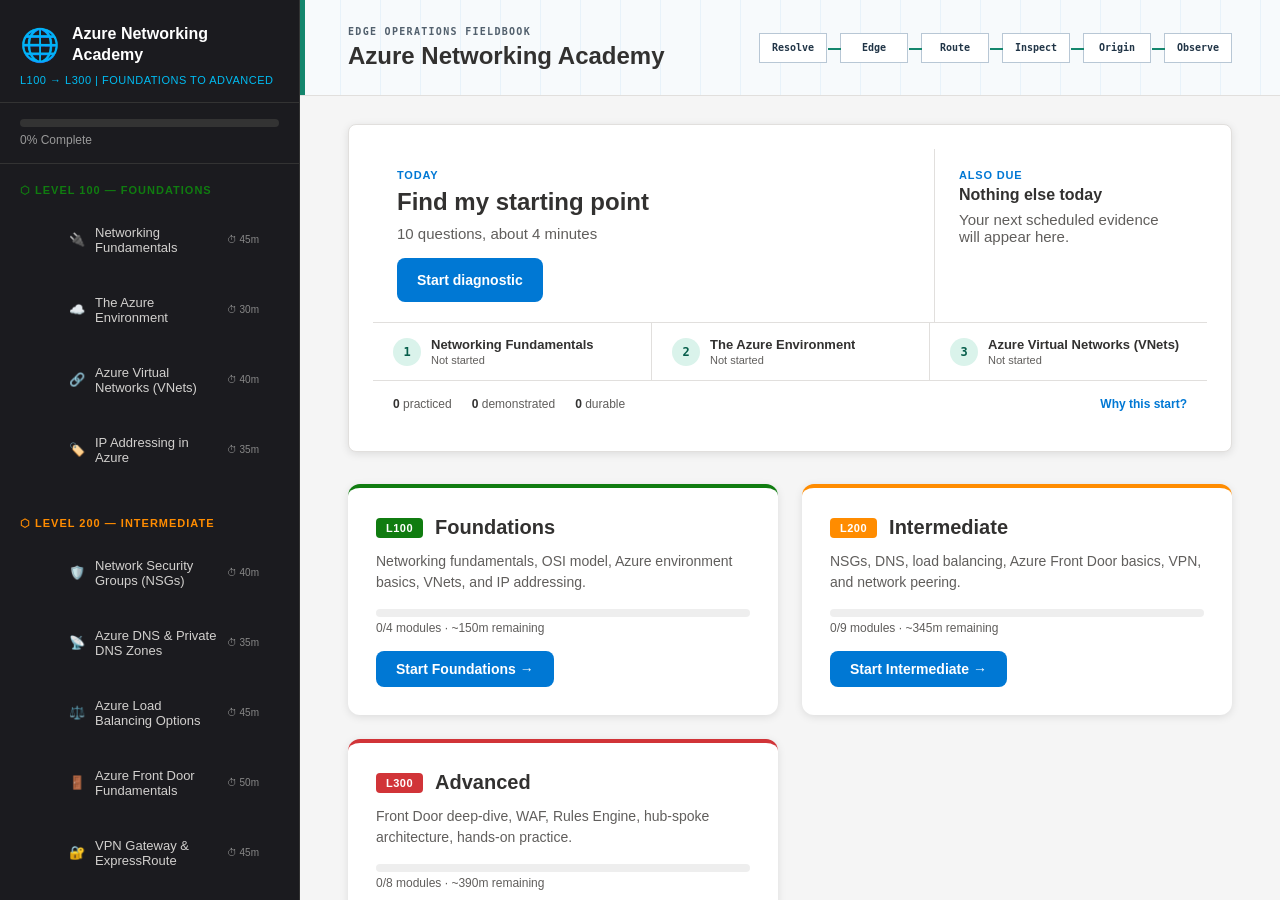
==== index.html @ 9eacd111 "fix: improve mobile curriculum drawer" ====
<!DOCTYPE html>
<html lang="en">
<head>
    <meta charset="UTF-8">
    <meta name="viewport" content="width=device-width, initial-scale=1.0">
    <meta http-equiv="Content-Security-Policy" content="default-src 'self'; script-src 'self'; style-src 'self' 'unsafe-inline'; img-src 'self' data:; font-src 'self'; connect-src 'self'; object-src 'none'; base-uri 'self'; form-action 'self'">
    <meta name="referrer" content="strict-origin-when-cross-origin">
    <meta name="theme-color" content="#0078d4">
    <title>Azure Networking Academy — L100 to L300</title>
    <link rel="manifest" href="manifest.webmanifest">
    <link rel="stylesheet" href="css/styles.css?v=2026-07-ui-redesign-3">
    <link rel="icon" href="icons/app-icon.svg" type="image/svg+xml">
</head>
<body>
    <a href="#content" class="skip-link">Skip to main content</a>
    <button id="mobileNavToggle" class="mobile-nav-toggle" aria-label="Open navigation" aria-controls="sidebar" aria-expanded="false">☰</button>
    <button id="navBackdrop" class="nav-backdrop" type="button" data-app-action="close-mobile-nav" aria-label="Close navigation" hidden></button>
    <div id="app">
        <!-- Sidebar Navigation -->
        <nav id="sidebar" aria-hidden="true" inert>
            <button id="mobileNavClose" class="sidebar-close" type="button" data-app-action="close-mobile-nav" aria-label="Close navigation" title="Close navigation">×</button>
            <div class="sidebar-header">
                <div class="logo">
                    <span class="logo-icon">🌐</span>
                    <h1>Azure Networking<br>Academy</h1>
                </div>
                <p class="tagline">L100 → L300 | Foundations to Advanced</p>
            </div>

            <div class="progress-overview">
                <div class="progress-bar-container">
                    <div class="progress-bar" id="overallProgress"></div>
                </div>
                <span class="progress-text" id="overallProgressText">0% Complete</span>
            </div>

            <div class="nav-section">
                <h3 class="nav-level level-100">⬡ Level 100 — Foundations</h3>
                <ul id="nav-level-100"></ul>
            </div>
            <div class="nav-section">
                <h3 class="nav-level level-200">⬡ Level 200 — Intermediate</h3>
                <ul id="nav-level-200"></ul>
            </div>
            <div class="nav-section">
                <h3 class="nav-level level-300">⬡ Level 300 — Advanced</h3>
                <ul id="nav-level-300"></ul>
            </div>

            <div class="sidebar-footer">
                <button id="openSearch" class="btn-search" title="Search (Ctrl+K)" aria-label="Search modules and topics">🔍 Search (Ctrl+K)</button>
                <button id="resetProgress" class="btn-reset" title="Reset all progress" aria-label="Reset all progress">↺ Reset Progress</button>
                <button id="exportProgress" class="btn-export" title="Export progress" aria-label="Export progress">⬇ Export</button>
                <button id="importProgress" class="btn-import" title="Import progress" aria-label="Import progress">⬆ Import</button>
                <input type="file" id="importFile" accept=".json" style="display:none">
            </div>
        </nav>

        <!-- Main Content Area -->
        <main id="content">
            <!-- Dashboard (shown by default) -->
            <div id="dashboard" class="view active">
                <header class="academy-identity networking-identity">
                    <div><p class="identity-kicker">Edge Operations Fieldbook</p><h1>Azure Networking Academy</h1></div>
                    <ol class="identity-rail packet-path" aria-label="Packet path"><li>Resolve</li><li>Edge</li><li>Route</li><li>Inspect</li><li>Origin</li><li>Observe</li></ol>
                </header>

                <section id="masteryDashboard" class="mastery-dashboard" aria-label="Learning route and mastery progress"></section>

                <div class="level-cards">
                    <div class="level-card level-100-card">
                        <div class="level-card-header">
                            <span class="level-badge l100">L100</span>
                            <h2>Foundations</h2>
                        </div>
                        <p>Networking fundamentals, OSI model, Azure environment basics, VNets, and IP addressing.</p>
                        <div class="level-card-progress">
                            <div class="progress-bar-container"><div class="progress-bar" id="l100Progress"></div></div>
                            <span id="l100ProgressText">0/4 modules</span>
                        </div>
                        <button class="btn-primary" data-app-action="start-level" data-level="100">Start Foundations →</button>
                    </div>

                    <div class="level-card level-200-card">
                        <div class="level-card-header">
                            <span class="level-badge l200">L200</span>
                            <h2>Intermediate</h2>
                        </div>
                        <p>NSGs, DNS, load balancing, Azure Front Door basics, VPN, and network peering.</p>
                        <div class="level-card-progress">
                            <div class="progress-bar-container"><div class="progress-bar" id="l200Progress"></div></div>
                            <span id="l200ProgressText">0/9 modules</span>
                        </div>
                        <button class="btn-primary" data-app-action="start-level" data-level="200">Start Intermediate →</button>
                    </div>

                    <div class="level-card level-300-card">
                        <div class="level-card-header">
                            <span class="level-badge l300">L300</span>
                            <h2>Advanced</h2>
                        </div>
                        <p>Front Door deep-dive, WAF, Rules Engine, hub-spoke architecture, hands-on practice.</p>
                        <div class="level-card-progress">
                            <div class="progress-bar-container"><div class="progress-bar" id="l300Progress"></div></div>
                            <span id="l300ProgressText">0/8 modules</span>
                        </div>
                        <button class="btn-primary" data-app-action="start-level" data-level="300">Start Advanced →</button>
                    </div>
                </div>

                <!-- Progress Tracker -->
                <div id="progressTracker" class="progress-tracker-section">
                    <h2>📋 Module Progress Tracker</h2>
                    <div class="tracker-summary" id="trackerSummary"></div>
                    <div class="tracker-grid" id="trackerGrid"></div>
                </div>
            </div>

            <!-- Module View (shown when a module is selected) -->
            <div id="moduleView" class="view">
                <div class="module-header">
                    <button class="btn-back" data-app-action="show-dashboard">← Back</button>
                    <div class="module-title-area">
                        <span class="module-level-badge" id="moduleLevelBadge"></span>
                        <h1 id="moduleTitle"></h1>
                    </div>
                    <div class="module-progress-indicator">
                        <span id="moduleSectionProgress">Section 1 of 5</span>
                    </div>
                </div>

                <section id="masteryPanel" class="mastery-panel" aria-label="Module outcome and mastery evidence" hidden></section>

                <div id="moduleModeBar" class="module-mode-bar" hidden>
                    <div class="module-mode-switch" role="group" aria-label="Module navigation mode">
                        <button type="button" data-app-action="set-module-mode" data-module-mode="guided" aria-pressed="true">Guided</button>
                        <button type="button" data-app-action="set-module-mode" data-module-mode="browse" aria-pressed="false">Browse</button>
                    </div>
                    <nav class="guided-stepper" aria-label="Guided module steps">
                        <button type="button" data-app-action="switch-tab" data-tab="learn"><span>1</span>Understand</button>
                        <button type="button" data-app-action="switch-tab" data-tab="diagrams"><span>2</span>Visualize</button>
                        <button type="button" data-app-action="switch-tab" data-tab="interactive"><span>3</span>Practice</button>
                        <button type="button" data-app-action="switch-tab" data-tab="quiz"><span>4</span>Check</button>
                        <button type="button" data-app-action="switch-tab" data-tab="lab"><span>5</span>Build</button>
                        <button type="button" data-app-action="open-evidence" data-evidence-target="transfer"><span>6</span>Transfer</button>
                        <button type="button" data-app-action="open-evidence" data-evidence-target="review"><span>7</span>Review</button>
                    </nav>
                </div>

                <div class="module-tabs">
                    <button class="tab active" data-tab="learn" data-app-action="switch-tab">📖 Learn</button>
                    <button class="tab" data-tab="diagrams" data-app-action="switch-tab">📊 Diagrams</button>
                    <button class="tab" data-tab="interactive" data-app-action="switch-tab">🔬 Interactive</button>
                    <button class="tab" data-tab="quiz" data-app-action="switch-tab">✅ Quiz</button>
                    <button class="tab" data-tab="lab" data-app-action="switch-tab">🧪 Lab</button>
                </div>

                <div class="module-workspace">
                    <details id="sectionOutline" class="section-outline" hidden>
                        <summary>In this lesson</summary>
                        <ol id="sectionOutlineList"></ol>
                    </details>
                    <div class="module-content">
                        <div id="tab-learn" class="tab-content active"></div>
                        <div id="tab-diagrams" class="tab-content"></div>
                        <div id="tab-interactive" class="tab-content"></div>
                        <div id="tab-quiz" class="tab-content"></div>
                        <div id="tab-lab" class="tab-content"></div>
                    </div>
                </div>

                <div class="module-navigation">
                    <button class="btn-secondary" id="prevModule" data-app-action="prev-module">← Previous Module</button>
                    <button class="btn-primary" id="completeModule" data-app-action="complete-module">Check my progress</button>
                    <button class="btn-secondary" id="nextModule" data-app-action="next-module">Next Module →</button>
                </div>
            </div>
        </main>
    </div>

    <nav class="bottom-nav" aria-label="Primary navigation">
        <button type="button" class="bottom-nav-item active" data-app-action="navigate-destination" data-destination="today"><span aria-hidden="true">⌂</span><span>Today</span></button>
        <button type="button" class="bottom-nav-item" data-app-action="navigate-destination" data-destination="learn"><span aria-hidden="true">≡</span><span>Learn</span></button>
        <button type="button" class="bottom-nav-item" data-app-action="navigate-destination" data-destination="practice"><span aria-hidden="true">✓</span><span>Practice</span></button>
        <button type="button" class="bottom-nav-item" data-app-action="navigate-destination" data-destination="build"><span aria-hidden="true">◇</span><span>Build</span></button>
        <button type="button" class="bottom-nav-item" data-app-action="navigate-destination" data-destination="more"><span aria-hidden="true">•••</span><span>More</span></button>
    </nav>

    <!-- Toast Notification -->
    <div id="toast" class="toast" role="status" aria-live="polite"></div>

    <!-- Search Palette (Ctrl+K) -->
    <div id="searchPalette" class="search-palette" role="dialog" aria-modal="true" aria-label="Search modules" hidden>
        <div class="search-palette-backdrop" data-app-action="close-search"></div>
        <div class="search-palette-inner">
            <input id="searchInput" type="search" autocomplete="off" placeholder="Search modules, topics, tags…" aria-label="Search">
            <ul id="searchResults" class="search-results" role="listbox"></ul>
            <div class="search-hint">↑↓ to navigate · Enter to open · Esc to close</div>
        </div>
    </div>

    <dialog id="diagnosticDialog" class="diagnostic-dialog" aria-labelledby="diagnosticTitle">
        <div class="diagnostic-dialog-head">
            <div><p class="mastery-eyebrow">Starting point</p><h2 id="diagnosticTitle">Azure networking mastery diagnostic</h2></div>
            <button type="button" class="icon-button" data-mastery-action="close-diagnostic" aria-label="Close diagnostic">×</button>
        </div>
        <p>Answer from memory. The result recommends where to begin; it does not block any module.</p>
        <form id="diagnosticForm" class="diagnostic-form"></form>
        <p id="diagnosticFeedback" role="status" aria-live="polite"></p>
        <div class="diagnostic-actions">
            <button type="button" class="btn-secondary" data-mastery-action="close-diagnostic">Cancel</button>
            <button type="button" class="btn-primary" data-mastery-action="submit-diagnostic">Get recommendation</button>
        </div>
    </dialog>

    <!-- Scripts -->
    <script src="js/progress.js?v=2026-07-ui-redesign-3"></script>
    <script src="js/ui-state.js?v=2026-07-ui-redesign-3"></script>
    <script src="js/today-engine.js?v=2026-07-ui-redesign-3"></script>
    <script src="js/modules-100.js?v=2026-07-ui-redesign-3"></script>
    <script src="js/modules-200.js?v=2026-07-ui-redesign-3"></script>
    <script src="js/modules-300.js?v=2026-07-ui-redesign-3"></script>
    <script src="js/modules-extras.js?v=2026-07-ui-redesign-3"></script>
    <script src="js/mastery-content.js?v=2026-07-ui-redesign-3"></script>
    <script src="js/quiz-engine.js?v=2026-07-ui-redesign-3"></script>
    <script src="js/interactive.js?v=2026-07-ui-redesign-3"></script>
    <script src="js/lab-engine.js?v=2026-07-ui-redesign-3"></script>
    <script src="js/diagrams.js?v=2026-07-ui-redesign-3"></script>
    <script src="js/mastery-engine.js?v=2026-07-ui-redesign-3"></script>
    <script src="js/app.js?v=2026-07-ui-redesign-3"></script>
</body>
</html>
---- css/styles.css ----
/* ============================================
   AZURE NETWORKING ACADEMY — STYLES
   ============================================ */

:root {
    --azure-blue: #0078d4;
    --azure-dark: #004578;
    --azure-light: #deecf9;
    --azure-accent: #00bcf2;
    --l100-color: #107c10;
    --l200-color: #ff8c00;
    --l300-color: #d13438;
    --bg-primary: #f5f5f5;
    --bg-secondary: #ffffff;
    --bg-sidebar: #1b1b1f;
    --text-primary: #323130;
    --text-secondary: #605e5c;
    --text-sidebar: #d2d0ce;
    --border-color: #e1dfdd;
    --success: #107c10;
    --warning: #ff8c00;
    --error: #d13438;
    --code-bg: #1e1e1e;
    --code-text: #d4d4d4;
    --shadow: 0 2px 8px rgba(0,0,0,0.1);
    --shadow-hover: 0 4px 16px rgba(0,0,0,0.15);
    --radius: 8px;
    --radius-lg: 12px;
    --transition: all 0.2s ease;
}

* {
    margin: 0;
    padding: 0;
    box-sizing: border-box;
}

.sr-only {
    position: absolute !important;
    width: 1px !important;
    height: 1px !important;
    padding: 0 !important;
    margin: -1px !important;
    overflow: hidden !important;
    clip: rect(0, 0, 0, 0) !important;
    white-space: nowrap !important;
    border: 0 !important;
}

:where(a, button, input, select, textarea, [tabindex]:not([tabindex="-1"])):focus-visible {
    outline: 3px solid #005a9e;
    outline-offset: 3px;
    box-shadow: 0 0 0 2px #fff;
}

html, body {
    height: 100%;
    font-family: 'Segoe UI', -apple-system, BlinkMacSystemFont, sans-serif;
    font-size: 15px;
    color: var(--text-primary);
    background: var(--bg-primary);
}

/* ============ APP LAYOUT ============ */
#app {
    display: flex;
    height: 100vh;
    overflow: hidden;
}

/* ============ SIDEBAR ============ */
#sidebar {
    width: 300px;
    min-width: 300px;
    background: var(--bg-sidebar);
    color: var(--text-sidebar);
    display: flex;
    flex-direction: column;
    overflow-y: auto;
    border-right: 1px solid #333;
}

.module-link {
    width: 100%; display: flex; align-items: center; gap: 8px; padding: 10px 20px 10px 32px;
    border: 0; background: transparent; color: inherit; font: inherit; text-align: left; cursor: pointer;
}
.module-icon { flex: 0 0 20px; text-align: center; }
.module-title { min-width: 0; flex: 1; overflow-wrap: anywhere; }
.nav-time { margin-left: auto; color: #888; font-size: 10px; white-space: nowrap; }

.sidebar-header {
    padding: 24px 20px 16px;
    border-bottom: 1px solid #333;
}

.logo {
    display: flex;
    align-items: center;
    gap: 12px;
}

.logo-icon {
    font-size: 32px;
}

.logo h1 {
    font-size: 16px;
    font-weight: 600;
    line-height: 1.3;
    color: #fff;
}

.tagline {
    font-size: 11px;
    color: var(--azure-accent);
    margin-top: 8px;
    letter-spacing: 0.5px;
    text-transform: uppercase;
}

.mastery-dashboard, .mastery-panel {
    margin: 28px 48px 0; padding: 24px; background: #fff; border: 1px solid var(--border-color);
    border-radius: var(--radius); box-shadow: var(--shadow);
}
.mastery-dashboard-head, .mastery-panel-head, .diagnostic-dialog-head {
    display: flex; align-items: flex-start; justify-content: space-between; gap: 20px;
}
.mastery-dashboard h2, .mastery-panel h2 { font-size: 19px; line-height: 1.35; }
.mastery-eyebrow { margin-bottom: 5px; color: var(--azure-blue); font-size: 11px; font-weight: 700; text-transform: uppercase; letter-spacing: 0.8px; }
.mastery-summary-grid { display: grid; grid-template-columns: repeat(4, minmax(0, 1fr)); gap: 1px; margin-top: 18px; background: var(--border-color); border: 1px solid var(--border-color); }
.mastery-summary-grid div { display: flex; flex-direction: column; gap: 2px; padding: 14px; background: #fff; }
.mastery-summary-grid strong { font-size: 23px; color: var(--azure-dark); }
.mastery-summary-grid span { font-size: 12px; color: var(--text-secondary); }
.mastery-route-grid { display: grid; grid-template-columns: 1fr 1fr; gap: 16px; margin-top: 16px; }
.mastery-route-card { padding: 17px; background: #fafafa; border-left: 3px solid var(--azure-blue); }
.mastery-route-card h3 { margin-bottom: 7px; font-size: 15px; }
.mastery-route-card p { margin-bottom: 10px; color: var(--text-secondary); line-height: 1.55; }
.review-queue-item { width: 100%; display: flex; justify-content: space-between; gap: 12px; padding: 10px 0; border: 0; border-bottom: 1px solid var(--border-color); background: transparent; color: inherit; cursor: pointer; text-align: left; }
.review-queue-item span:last-child { color: var(--azure-blue); font-weight: 600; white-space: nowrap; }
.mastery-panel { margin-top: 20px; }
.mastery-state { padding: 6px 10px; border: 1px solid var(--border-color); border-radius: 4px; font-size: 12px; font-weight: 700; white-space: nowrap; }
.mastery-state-practiced, .mastery-state-demonstrated, .mastery-state-durable { color: #fff; background: var(--success); border-color: var(--success); }
.mastery-state-learned { color: #7a4c00; background: #fff3cd; border-color: #f0c36d; }
.mastery-prereqs { margin-top: 10px; color: var(--text-secondary); font-size: 13px; }
.mastery-evidence-grid { display: grid; grid-template-columns: repeat(4, minmax(0, 1fr)); gap: 10px; margin-top: 18px; }
.mastery-evidence { display: flex; gap: 9px; min-width: 0; padding: 12px; border: 1px solid var(--border-color); background: #fafafa; }
.mastery-evidence > span { color: #999; font-size: 18px; }
.mastery-evidence.is-complete > span { color: var(--success); }
.mastery-evidence strong, .mastery-evidence small { display: block; }
.mastery-evidence small { margin-top: 3px; color: var(--text-secondary); font-size: 11px; line-height: 1.35; }
.transfer-challenge { margin-top: 18px; border-top: 1px solid var(--border-color); padding-top: 14px; }
.transfer-challenge summary { cursor: pointer; color: var(--azure-dark); font-weight: 700; }
.transfer-challenge > p { margin: 12px 0; line-height: 1.6; }
.transfer-rubric { display: grid; gap: 8px; }
.transfer-rubric label { display: grid; grid-template-columns: 1fr 90px; gap: 12px; align-items: center; padding: 10px; background: #fafafa; border: 1px solid var(--border-color); }
.transfer-rubric small { display: block; margin-top: 3px; color: var(--text-secondary); }
.transfer-rubric select { width: 100%; padding: 7px; }
.transfer-reflection-label { display: block; margin: 14px 0 6px; font-weight: 700; }
#transfer-reflection { width: 100%; resize: vertical; padding: 10px; border: 1px solid var(--border-color); font: inherit; }
.transfer-actions { display: flex; align-items: center; gap: 12px; margin-top: 10px; }
#transfer-feedback { color: var(--text-secondary); font-size: 13px; }
.diagnostic-dialog { width: min(760px, calc(100vw - 32px)); max-height: 88vh; margin: auto; padding: 24px; border: 0; border-radius: var(--radius); box-shadow: 0 22px 70px rgba(0,0,0,0.32); }
.diagnostic-dialog::backdrop { background: rgba(0, 30, 55, 0.68); }
.diagnostic-dialog-head h2 { font-size: 22px; }
.icon-button { width: 38px; height: 38px; border: 0; background: #eee; font-size: 24px; cursor: pointer; }
.diagnostic-form { display: grid; gap: 12px; margin-top: 18px; }
.diagnostic-form fieldset { padding: 14px; border: 1px solid var(--border-color); }
.diagnostic-form legend { padding: 0 5px; font-weight: 700; }
.diagnostic-form label { display: flex; gap: 8px; margin-top: 8px; cursor: pointer; }
.diagnostic-actions { position: sticky; bottom: -24px; display: flex; justify-content: flex-end; gap: 10px; margin: 18px -24px -24px; padding: 14px 24px; background: #fff; border-top: 1px solid var(--border-color); }

.progress-overview {
    padding: 16px 20px;
    border-bottom: 1px solid #333;
}

.progress-bar-container {
    background: #333;
    border-radius: 10px;
    height: 8px;
    overflow: hidden;
}

.progress-bar {
    height: 100%;
    background: linear-gradient(90deg, var(--azure-blue), var(--azure-accent));
    border-radius: 10px;
    transition: width 0.5s ease;
    width: 0%;
}

.progress-text {
    font-size: 12px;
    color: #999;
    margin-top: 6px;
    display: block;
}

.nav-section {
    padding: 12px 0;
}

.nav-level {
    padding: 8px 20px;
    font-size: 11px;
    text-transform: uppercase;
    letter-spacing: 1px;
    font-weight: 600;
}

.nav-level.level-100 { color: var(--l100-color); }
.nav-level.level-200 { color: var(--l200-color); }
.nav-level.level-300 { color: var(--l300-color); }

#sidebar ul {
    list-style: none;
}

#sidebar ul li {
    cursor: pointer;
    padding: 10px 20px 10px 32px;
    font-size: 13px;
    transition: var(--transition);
    display: flex;
    align-items: center;
    gap: 8px;
    border-left: 3px solid transparent;
}

#sidebar ul li:hover {
    background: rgba(255,255,255,0.05);
}

#sidebar ul li.active {
    background: rgba(0,120,212,0.15);
    border-left-color: var(--azure-blue);
    color: #fff;
}

#sidebar ul li.completed::before {
    content: '✓';
    color: var(--success);
    font-weight: bold;
    font-size: 14px;
}

#sidebar ul li.locked {
    opacity: 0.4;
    cursor: not-allowed;
}

#sidebar ul li.locked::before {
    content: '🔒';
    font-size: 12px;
}

.sidebar-footer {
    padding: 16px 20px;
    border-top: 1px solid #333;
    margin-top: auto;
    display: flex;
    gap: 8px;
    flex-wrap: wrap;
}

.btn-reset, .btn-export, .btn-import {
    padding: 6px 12px;
    font-size: 12px;
    border: 1px solid #555;
    background: transparent;
    color: #999;
    border-radius: 4px;
    cursor: pointer;
    transition: var(--transition);
}

.btn-reset:hover { border-color: var(--error); color: var(--error); }
.btn-export:hover, .btn-import:hover { border-color: var(--azure-accent); color: var(--azure-accent); }

/* ============ MAIN CONTENT ============ */
#content {
    flex: 1;
    min-width: 0;
    overflow-y: auto;
    overflow-x: hidden;
    padding: 0;
}

.view {
    display: none;
    min-height: 100%;
}

.view.active {
    display: block;
}

/* ============ DASHBOARD ============ */
.dashboard-hero {
    background: linear-gradient(135deg, var(--azure-dark) 0%, var(--azure-blue) 50%, var(--azure-accent) 100%);
    color: #fff;
    padding: 60px 48px;
}

.dashboard-hero h1 {
    font-size: 32px;
    font-weight: 600;
    margin-bottom: 12px;
}

.dashboard-hero p {
    font-size: 16px;
    opacity: 0.9;
    max-width: 600px;
}

.level-cards {
    display: grid;
    grid-template-columns: repeat(auto-fit, minmax(300px, 1fr));
    gap: 24px;
    padding: 32px 48px;
}

.level-card {
    background: var(--bg-secondary);
    border-radius: var(--radius-lg);
    padding: 28px;
    box-shadow: var(--shadow);
    transition: var(--transition);
    border-top: 4px solid transparent;
}

.level-card:hover {
    box-shadow: var(--shadow-hover);
    transform: translateY(-2px);
}

.level-100-card { border-top-color: var(--l100-color); }
.level-200-card { border-top-color: var(--l200-color); }
.level-300-card { border-top-color: var(--l300-color); }

.level-card-header {
    display: flex;
    align-items: center;
    gap: 12px;
    margin-bottom: 12px;
}

.level-badge {
    padding: 4px 10px;
    border-radius: 4px;
    font-size: 11px;
    font-weight: 700;
    letter-spacing: 0.5px;
    color: #fff;
}

.level-badge.l100 { background: var(--l100-color); }
.level-badge.l200 { background: var(--l200-color); }
.level-badge.l300 { background: var(--l300-color); }

.level-card h2 {
    font-size: 20px;
}

.level-card p {
    color: var(--text-secondary);
    font-size: 14px;
    margin-bottom: 16px;
    line-height: 1.5;
}

.level-card-progress {
    margin-bottom: 16px;
}

.level-card-progress .progress-bar-container {
    background: #eee;
}

.level-card-progress span {
    font-size: 12px;
    color: var(--text-secondary);
    margin-top: 4px;
    display: block;
}

.btn-primary {
    background: var(--azure-blue);
    color: #fff;
    border: none;
    padding: 10px 20px;
    border-radius: var(--radius);
    font-size: 14px;
    font-weight: 600;
    cursor: pointer;
    transition: var(--transition);
}

.btn-primary:hover {
    background: var(--azure-dark);
}

.btn-secondary {
    background: transparent;
    color: var(--azure-blue);
    border: 2px solid var(--azure-blue);
    padding: 8px 18px;
    border-radius: var(--radius);
    font-size: 14px;
    font-weight: 600;
    cursor: pointer;
    transition: var(--transition);
}

.btn-secondary:hover {
    background: var(--azure-light);
}

.dashboard-stats {
    display: grid;
    grid-template-columns: repeat(auto-fit, minmax(180px, 1fr));
    gap: 16px;
    padding: 0 48px 24px;
}

.stat-card {
    background: var(--bg-secondary);
    border-radius: var(--radius);
    padding: 20px;
    text-align: center;
    box-shadow: var(--shadow);
}

.stat-number {
    display: block;
    font-size: 36px;
    font-weight: 700;
    color: var(--azure-blue);
}

.stat-label {
    font-size: 12px;
    color: var(--text-secondary);
    text-transform: uppercase;
    letter-spacing: 0.5px;
}

/* ============ PROGRESS TRACKER ============ */
.progress-tracker-section {
    padding: 0 48px 48px;
}

.progress-tracker-section h2 {
    font-size: 20px;
    margin-bottom: 16px;
    color: var(--text-primary);
}

.tracker-summary {
    display: flex;
    gap: 24px;
    margin-bottom: 20px;
    flex-wrap: wrap;
}

.tracker-summary-item {
    display: flex;
    align-items: center;
    gap: 8px;
    font-size: 13px;
    color: var(--text-secondary);
}

.tracker-summary-item .dot {
    width: 12px;
    height: 12px;
    border-radius: 3px;
    flex-shrink: 0;
}

.tracker-grid {
    display: flex;
    flex-direction: column;
    gap: 6px;
}

.tracker-level-header {
    font-size: 12px;
    font-weight: 700;
    text-transform: uppercase;
    letter-spacing: 1px;
    margin: 12px 0 4px;
    padding-left: 4px;
}

.tracker-level-header.l100 { color: var(--l100-color); }
.tracker-level-header.l200 { color: var(--l200-color); }
.tracker-level-header.l300 { color: var(--l300-color); }

.tracker-row {
    display: flex;
    align-items: center;
    gap: 12px;
    padding: 10px 14px;
    background: var(--bg-secondary);
    border: 1px solid var(--border-color);
    border-radius: var(--radius);
    cursor: pointer;
    transition: var(--transition);
}

.tracker-row:hover {
    border-color: var(--azure-blue);
    box-shadow: var(--shadow);
}

.tracker-row.completed {
    border-color: var(--success);
    background: #f8fff8;
}

.tracker-status {
    width: 24px;
    height: 24px;
    border-radius: 50%;
    display: flex;
    align-items: center;
    justify-content: center;
    font-size: 12px;
    font-weight: 700;
    flex-shrink: 0;
}

.tracker-status.done {
    background: var(--success);
    color: #fff;
}

.tracker-status.pending {
    background: #e8e8e8;
    color: #999;
}

.tracker-info {
    flex: 1;
    min-width: 0;
}

.tracker-info .tracker-title {
    font-size: 14px;
    font-weight: 600;
    color: var(--text-primary);
    white-space: nowrap;
    overflow: hidden;
    text-overflow: ellipsis;
}

.tracker-info .tracker-subtitle {
    font-size: 11px;
    color: var(--text-secondary);
    margin-top: 1px;
}

.tracker-badges {
    display: flex;
    gap: 6px;
    flex-shrink: 0;
    flex-wrap: wrap;
}

.tracker-badge {
    font-size: 10px;
    padding: 2px 8px;
    border-radius: 10px;
    font-weight: 600;
    white-space: nowrap;
}

.tracker-badge.time {
    background: #f0f7ff;
    color: var(--azure-blue);
    border: 1px solid #cce0f5;
}

.tracker-badge.quiz-done {
    background: #e6f9e6;
    color: var(--success);
}

.tracker-badge.lab-done {
    background: #fff4e5;
    color: var(--warning);
}

.tracker-badge.quiz-pending,
.tracker-badge.lab-pending {
    background: #f5f5f5;
    color: #aaa;
}

/* ============ MODULE VIEW ============ */
.module-header {
    display: flex;
    align-items: center;
    gap: 16px;
    padding: 16px 32px;
    background: var(--bg-secondary);
    border-bottom: 1px solid var(--border-color);
    position: sticky;
    top: 0;
    z-index: 100;
}

.btn-back {
    background: none;
    border: none;
    color: var(--azure-blue);
    font-size: 14px;
    cursor: pointer;
    font-weight: 600;
    white-space: nowrap;
}

.module-title-area {
    display: flex;
    align-items: center;
    gap: 10px;
    flex: 1;
}

.module-level-badge {
    padding: 3px 8px;
    border-radius: 4px;
    font-size: 10px;
    font-weight: 700;
    color: #fff;
}

#moduleTitle {
    font-size: 18px;
    font-weight: 600;
}

.module-progress-indicator {
    font-size: 12px;
    color: var(--text-secondary);
    white-space: nowrap;
}

.module-tabs {
    display: flex;
    gap: 0;
    background: var(--bg-secondary);
    border-bottom: 2px solid var(--border-color);
    padding: 0 32px;
}

.tab {
    padding: 12px 20px;
    background: none;
    border: none;
    font-size: 14px;
    cursor: pointer;
    color: var(--text-secondary);
    border-bottom: 2px solid transparent;
    margin-bottom: -2px;
    transition: var(--transition);
    font-weight: 500;
}

.tab:hover {
    color: var(--azure-blue);
}

.tab.active {
    color: var(--azure-blue);
    border-bottom-color: var(--azure-blue);
}

.module-content {
    padding: 32px;
    max-width: 900px;
    min-width: 0;
}

.tab-content {
    display: none;
    min-width: 0;
    max-width: 100%;
}

.tab-content.active {
    display: block;
}

.module-navigation {
    display: flex;
    justify-content: space-between;
    align-items: center;
    padding: 24px 32px;
    border-top: 1px solid var(--border-color);
    background: var(--bg-secondary);
}

/* ============ CONTENT STYLING ============ */
.learn-section {
    margin-bottom: 32px;
    min-width: 0;
    max-width: 100%;
}

.learn-section h2 {
    font-size: 22px;
    margin-bottom: 16px;
    color: var(--azure-dark);
    border-bottom: 2px solid var(--azure-light);
    padding-bottom: 8px;
}

.learn-section h3 {
    font-size: 17px;
    margin: 20px 0 10px;
    color: var(--text-primary);
}

.learn-section p {
    line-height: 1.7;
    margin-bottom: 12px;
    color: var(--text-primary);
}

.learn-section ul, .learn-section ol {
    margin: 12px 0 12px 24px;
    line-height: 1.7;
}

.learn-section li {
    margin-bottom: 6px;
}

.concept-box {
    background: var(--azure-light);
    border-left: 4px solid var(--azure-blue);
    padding: 16px 20px;
    border-radius: 0 var(--radius) var(--radius) 0;
    margin: 16px 0;
}

.concept-box h4 {
    color: var(--azure-dark);
    font-size: 14px;
    margin-bottom: 8px;
}

.concept-box p {
    font-size: 14px;
    margin-bottom: 0;
}

.warning-box {
    background: #fff4e5;
    border-left: 4px solid var(--warning);
    padding: 16px 20px;
    border-radius: 0 var(--radius) var(--radius) 0;
    margin: 16px 0;
}

.warning-box h4 {
    color: #8a6914;
    font-size: 14px;
    margin-bottom: 8px;
}

.tip-box {
    background: #e6f9e6;
    border-left: 4px solid var(--success);
    padding: 16px 20px;
    border-radius: 0 var(--radius) var(--radius) 0;
    margin: 16px 0;
}

.tip-box h4 {
    color: #0a5c0a;
    font-size: 14px;
    margin-bottom: 8px;
}

.code-block {
    background: var(--code-bg);
    color: var(--code-text);
    padding: 16px 20px;
    border-radius: var(--radius);
    font-family: 'Cascadia Code', 'Consolas', monospace;
    font-size: 13px;
    overflow-x: auto;
    margin: 16px 0;
    line-height: 1.6;
    white-space: pre;
    max-width: 100%;
}

.code-inline {
    background: #e8e8e8;
    padding: 2px 6px;
    border-radius: 3px;
    font-family: 'Cascadia Code', 'Consolas', monospace;
    font-size: 13px;
    color: var(--azure-dark);
}

/* Diagram styling */
.diagram-container {
    background: #fff;
    border: 1px solid var(--border-color);
    border-radius: var(--radius);
    padding: 24px;
    margin: 20px 0;
    text-align: center;
    overflow-x: auto;
    max-width: 100%;
}

.diagram-container pre {
    text-align: left;
    display: inline-block;
    font-family: 'Cascadia Code', 'Consolas', 'Courier New', monospace;
    font-size: 12px;
    line-height: 1.5;
    color: #1a1a2e;
    background: linear-gradient(135deg, #f8f9fa 0%, #e8f4fd 100%);
    padding: 20px 24px;
    border-radius: var(--radius);
    border: 1px solid #d0e3f0;
    max-width: 100%;
    overflow-x: auto;
    white-space: pre;
    letter-spacing: 0.3px;
}

.diagram-container svg {
    max-width: 100%;
}

.diagram-label {
    text-align: center;
    font-size: 12px;
    color: var(--text-secondary);
    font-style: italic;
    margin-top: 8px;
}

/* Table styling */
.content-table {
    width: 100%;
    max-width: 100%;
    border-collapse: collapse;
    margin: 16px 0;
    font-size: 14px;
    display: block;
    overflow-x: auto;
    overscroll-behavior-inline: contain;
}

.content-table th {
    background: var(--azure-dark);
    color: #fff;
    padding: 10px 14px;
    text-align: left;
    font-weight: 600;
}

.content-table td {
    padding: 10px 14px;
    border-bottom: 1px solid var(--border-color);
}

.content-table tr:nth-child(even) {
    background: #f9f9f9;
}

.content-table tr:hover {
    background: var(--azure-light);
}

/* ============ QUIZ STYLING ============ */
.quiz-container {
    max-width: 700px;
}

.quiz-header {
    display: flex;
    justify-content: space-between;
    align-items: center;
    margin-bottom: 24px;
}

.quiz-question-counter {
    font-size: 14px;
    color: var(--text-secondary);
}

.quiz-score {
    font-size: 14px;
    font-weight: 600;
    color: var(--azure-blue);
}

.quiz-question {
    background: var(--bg-secondary);
    border: 1px solid var(--border-color);
    border-radius: var(--radius-lg);
    padding: 28px;
    margin-bottom: 20px;
    box-shadow: var(--shadow);
}

.quiz-question h3 {
    font-size: 16px;
    margin-bottom: 20px;
    line-height: 1.5;
}

.quiz-options {
    display: flex;
    flex-direction: column;
    gap: 10px;
}

.quiz-option {
    display: flex;
    align-items: flex-start;
    gap: 12px;
    padding: 12px 16px;
    border: 2px solid var(--border-color);
    border-radius: var(--radius);
    cursor: pointer;
    transition: var(--transition);
    font-size: 14px;
    line-height: 1.4;
}

.quiz-option:hover {
    border-color: var(--azure-blue);
    background: var(--azure-light);
}

.quiz-option.selected {
    border-color: var(--azure-blue);
    background: var(--azure-light);
}

.quiz-option.correct {
    border-color: var(--success);
    background: #e6f9e6;
}

.quiz-option.incorrect {
    border-color: var(--error);
    background: #fde7e9;
}

.quiz-option.correct-answer {
    border-color: var(--success);
    background: #e6f9e6;
}

.quiz-option input[type="radio"] {
    width: 18px;
    height: 18px;
    min-width: 18px;
    flex: 0 0 18px;
    margin-top: 1px;
    accent-color: var(--azure-blue);
}

.quiz-explanation {
    margin-top: 16px;
    padding: 16px;
    background: #f0f7ff;
    border-radius: var(--radius);
    font-size: 14px;
    line-height: 1.5;
    display: none;
    border-left: 3px solid var(--azure-blue);
}

.quiz-explanation.show {
    display: block;
}

.quiz-actions {
    display: flex;
    gap: 12px;
    margin-top: 16px;
}

.quiz-results {
    background: var(--bg-secondary);
    border-radius: var(--radius-lg);
    padding: 32px;
    text-align: center;
    box-shadow: var(--shadow);
}

.quiz-results h2 {
    font-size: 24px;
    margin-bottom: 8px;
}

.quiz-results .score-display {
    font-size: 48px;
    font-weight: 700;
    color: var(--azure-blue);
    margin: 16px 0;
}

.quiz-results .score-display.passed {
    color: var(--success);
}

.quiz-results .score-display.failed {
    color: var(--error);
}

/* ============ INTERACTIVE EXERCISES ============ */
.interactive-exercise {
    background: var(--bg-secondary);
    border: 1px solid var(--border-color);
    border-radius: var(--radius-lg);
    padding: 28px;
    margin-bottom: 24px;
    box-shadow: var(--shadow);
}

.interactive-exercise h3 {
    font-size: 16px;
    margin-bottom: 8px;
    display: flex;
    align-items: center;
    gap: 8px;
}

.interactive-exercise .exercise-description {
    color: var(--text-secondary);
    font-size: 14px;
    margin-bottom: 20px;
    line-height: 1.5;
}

/* Drag and drop */
.drag-drop-area {
    display: flex;
    gap: 24px;
    flex-wrap: wrap;
}

.drag-source {
    flex: 1;
    min-width: 250px;
}

.drag-target {
    flex: 1;
    min-width: 250px;
}

.drag-item {
    padding: 10px 14px;
    background: var(--azure-light);
    border: 1px solid var(--azure-blue);
    border-radius: var(--radius);
    margin-bottom: 8px;
    cursor: grab;
    font-size: 13px;
    transition: var(--transition);
    user-select: none;
}

.drag-instructions {
    margin: -8px 0 16px;
    color: var(--text-secondary);
    font-size: 13px;
    line-height: 1.5;
}

.drag-item-row {
    display: grid;
    grid-template-columns: minmax(0, 1fr) minmax(9rem, auto);
    gap: 8px;
    align-items: start;
    margin-bottom: 8px;
}

.drag-item-row .drag-item {
    min-width: 0;
    margin-bottom: 0;
}

.drag-move-select {
    max-width: 12rem;
    min-height: 38px;
    padding: 7px 28px 7px 8px;
    border: 1px solid var(--border-color);
    border-radius: var(--radius);
    background: var(--bg-secondary);
    color: var(--text-primary);
    font: inherit;
    font-size: 12px;
}

.drag-item:hover {
    background: #c7dff0;
}

.drag-item.dragging {
    opacity: 0.5;
}

.drop-zone {
    min-height: 60px;
    border: 2px dashed var(--border-color);
    border-radius: var(--radius);
    padding: 12px;
    margin-bottom: 8px;
    transition: var(--transition);
}

.drop-zone.drag-over {
    border-color: var(--azure-blue);
    background: var(--azure-light);
}

.drop-zone .label {
    font-size: 12px;
    color: var(--text-secondary);
    margin-bottom: 8px;
}

/* Subnet calculator */
.subnet-calculator {
    display: grid;
    grid-template-columns: 1fr 1fr;
    gap: 16px;
}

.calc-input-group {
    display: flex;
    flex-direction: column;
    gap: 4px;
}

.calc-input-group label {
    font-size: 12px;
    font-weight: 600;
    color: var(--text-secondary);
}

.calc-input-group input, .calc-input-group select {
    padding: 8px 12px;
    border: 1px solid var(--border-color);
    border-radius: var(--radius);
    font-size: 14px;
    font-family: inherit;
}

.calc-result {
    grid-column: 1 / -1;
    background: #f0f7ff;
    padding: 16px;
    border-radius: var(--radius);
    font-family: 'Cascadia Code', monospace;
    font-size: 13px;
    line-height: 1.8;
}

/* Network diagram builder */
.network-builder {
    border: 2px solid var(--border-color);
    border-radius: var(--radius);
    min-height: 400px;
    position: relative;
    background: #fafafa url('data:image/svg+xml,<svg xmlns="http://www.w3.org/2000/svg" width="20" height="20"><rect width="20" height="20" fill="none" stroke="%23eee" stroke-width="0.5"/></svg>') repeat;
}

.network-node {
    position: absolute;
    padding: 10px 16px;
    border-radius: var(--radius);
    font-size: 12px;
    font-weight: 600;
    cursor: move;
    text-align: center;
    min-width: 100px;
    box-shadow: var(--shadow);
    user-select: none;
}

.network-node.vnet { background: var(--azure-light); border: 2px solid var(--azure-blue); }
.network-node.subnet { background: #e6f9e6; border: 2px solid var(--success); }
.network-node.nsg { background: #fde7e9; border: 2px solid var(--error); }
.network-node.vm { background: #fff4e5; border: 2px solid var(--warning); }

/* ============ LAB STYLING ============ */
.lab-container {
    max-width: 700px;
}

.lab-scenario {
    background: linear-gradient(135deg, var(--azure-dark), var(--azure-blue));
    color: #fff;
    padding: 24px;
    border-radius: var(--radius-lg);
    margin-bottom: 24px;
}

.lab-scenario h3 {
    margin-bottom: 12px;
    font-size: 18px;
}

.lab-scenario p {
    opacity: 0.9;
    line-height: 1.6;
}

.lab-step {
    background: var(--bg-secondary);
    border: 1px solid var(--border-color);
    border-radius: var(--radius);
    padding: 20px;
    margin-bottom: 16px;
}

.lab-step h4 {
    display: flex;
    align-items: center;
    gap: 8px;
    margin-bottom: 12px;
}

.lab-step-number {
    background: var(--azure-blue);
    color: #fff;
    width: 28px;
    height: 28px;
    border-radius: 50%;
    display: flex;
    align-items: center;
    justify-content: center;
    font-size: 13px;
    font-weight: 700;
}

.lab-step .step-content {
    margin-bottom: 12px;
    font-size: 14px;
    line-height: 1.6;
}

.lab-input-group {
    display: flex;
    flex-direction: column;
    gap: 8px;
    margin-top: 12px;
}

.lab-input-group label {
    font-size: 13px;
    font-weight: 600;
}

.lab-input-group input,
.lab-input-group select,
.lab-input-group textarea {
    padding: 8px 12px;
    border: 1px solid var(--border-color);
    border-radius: var(--radius);
    font-size: 14px;
    font-family: inherit;
}

.lab-input-group textarea {
    min-height: 80px;
    resize: vertical;
}

.lab-step.completed {
    border-color: var(--success);
    background: #f6fff6;
}

.lab-step.completed::after {
    content: '✓ Completed';
    color: var(--success);
    font-size: 12px;
    font-weight: 600;
    float: right;
}

.lab-validation {
    padding: 12px 16px;
    border-radius: var(--radius);
    font-size: 14px;
    margin-top: 12px;
    display: none;
}

.lab-validation.success {
    display: block;
    background: #e6f9e6;
    color: #0a5c0a;
    border: 1px solid #b7e1b7;
}

.lab-validation.error {
    display: block;
    background: #fde7e9;
    color: #a80000;
    border: 1px solid #f1c1c5;
}

/* ============ ACCORDION ============ */
.accordion {
    margin: 16px 0;
}

.accordion-item {
    border: 1px solid var(--border-color);
    border-radius: var(--radius);
    margin-bottom: 8px;
    overflow: hidden;
}

.accordion-header {
    width: 100%;
    border: 0;
    padding: 14px 18px;
    background: #f9f9f9;
    color: inherit;
    cursor: pointer;
    font-family: inherit;
    font-weight: 600;
    font-size: 14px;
    text-align: left;
    display: flex;
    justify-content: space-between;
    align-items: center;
    transition: var(--transition);
}

.accordion-header:hover {
    background: var(--azure-light);
}

.accordion-header::after {
    content: '▸';
    transition: transform 0.2s;
}

.accordion-item.open .accordion-header::after {
    transform: rotate(90deg);
}

.accordion-body {
    padding: 0;
    max-height: 0;
    overflow: hidden;
    transition: max-height 0.3s ease, padding 0.3s ease;
}

.accordion-item.open .accordion-body {
    padding: 16px 18px;
    max-height: 2000px;
}

/* ============ TOAST ============ */
.toast {
    position: fixed;
    bottom: 24px;
    right: 24px;
    padding: 14px 24px;
    background: var(--azure-dark);
    color: #fff;
    border-radius: var(--radius);
    font-size: 14px;
    box-shadow: var(--shadow-hover);
    transform: translateY(100px);
    opacity: 0;
    transition: all 0.3s ease;
    z-index: 1000;
}

.toast.show {
    transform: translateY(0);
    opacity: 1;
}

.toast.success { background: var(--success); }
.toast.error { background: var(--error); }
.toast.warning { background: var(--warning); }

/* ============ FLASHCARD ============ */
.flashcard-container {
    perspective: 1000px;
    margin: 20px 0;
}

.flashcard {
    width: 100%;
    height: 200px;
    position: relative;
    cursor: pointer;
    display: block;
    padding: 0;
    border: 0;
    background: transparent;
    color: inherit;
    font: inherit;
    transform-style: preserve-3d;
    transition: transform 0.6s ease;
}

.flashcard.flipped {
    transform: rotateY(180deg);
}

.flashcard-front, .flashcard-back {
    position: absolute;
    width: 100%;
    height: 100%;
    backface-visibility: hidden;
    border-radius: var(--radius-lg);
    display: flex;
    align-items: center;
    justify-content: center;
    padding: 24px;
    text-align: center;
    font-size: 16px;
    line-height: 1.5;
}

.flashcard-front {
    background: linear-gradient(135deg, var(--azure-blue), var(--azure-dark));
    color: #fff;
    box-shadow: var(--shadow);
}

.flashcard-back {
    background: var(--bg-secondary);
    border: 2px solid var(--azure-blue);
    transform: rotateY(180deg);
    font-size: 14px;
}

.flashcard-nav {
    display: flex;
    justify-content: center;
    gap: 12px;
    margin-top: 12px;
}

/* ============ RESPONSIVE ============ */
@media (max-width: 900px) {
    #sidebar {
        width: 250px;
        min-width: 250px;
    }
    .level-cards {
        grid-template-columns: 1fr;
        padding: 24px;
    }
    .dashboard-hero {
        padding: 40px 24px;
    }
    .dashboard-stats {
        padding: 0 24px 24px;
    }
    .module-content {
        padding: 20px;
    }
}

@media (max-width: 600px) {
    #app {
        flex-direction: column;
    }
    #sidebar {
        width: 100%;
        min-width: unset;
        max-height: 50vh;
    }
    .module-header { align-items: flex-start; flex-direction: column; gap: 8px; padding: 12px 16px; }
    .module-title-area { width: 100%; }
    .module-progress-indicator { align-self: flex-start; white-space: normal; }
    .module-tabs { width: 100%; padding: 0 8px; overflow-x: auto; overscroll-behavior-inline: contain; }
    .mastery-dashboard, .mastery-panel { margin: 16px 14px 0; padding: 17px; }
    .mastery-dashboard-head, .mastery-panel-head { align-items: stretch; flex-direction: column; }
    .mastery-summary-grid { grid-template-columns: repeat(2, 1fr); }
    .mastery-route-grid, .mastery-evidence-grid { grid-template-columns: 1fr; }
    .transfer-rubric label { grid-template-columns: 1fr; }
}

/* ============ SCROLLBAR ============ */
::-webkit-scrollbar {
    width: 8px;
}

::-webkit-scrollbar-track {
    background: transparent;
}

::-webkit-scrollbar-thumb {
    background: #ccc;
    border-radius: 4px;
}

/* ============ INTERACTIVE VISUAL DIAGRAMS ============ */
.diagrams-wrapper {
    display: flex;
    flex-direction: column;
    gap: 32px;
}

.visual-diagram {
    background: var(--bg-secondary);
    border: 1px solid var(--border-color);
    border-radius: var(--radius-lg);
    overflow: hidden;
    box-shadow: var(--shadow);
    max-width: 100%;
    min-width: 0;
}

.diagram-title-bar {
    display: flex;
    justify-content: space-between;
    align-items: center;
    padding: 16px 20px;
    background: #f9fafb;
    border-bottom: 1px solid var(--border-color);
    flex-wrap: wrap;
    gap: 10px;
}

.diagram-title-bar h3 {
    font-size: 15px;
    color: var(--azure-dark);
    margin: 0;
}

.diagram-controls {
    display: flex;
    gap: 8px;
    flex-wrap: wrap;
}

.diag-btn {
    padding: 6px 14px;
    border-radius: var(--radius);
    font-size: 12px;
    font-weight: 600;
    cursor: pointer;
    transition: var(--transition);
    border: 1px solid;
}

.diag-btn-play {
    background: var(--azure-blue);
    color: #fff;
    border-color: var(--azure-blue);
}
.diag-btn-play:hover {
    background: var(--azure-dark);
    border-color: var(--azure-dark);
}

.diag-btn-step {
    background: #107c10;
    color: #fff;
    border-color: #107c10;
}
.diag-btn-step:hover {
    background: #0a5c0a;
    border-color: #0a5c0a;
}

.diag-btn-reset {
    background: transparent;
    color: var(--text-secondary);
    border-color: var(--border-color);
}
.diag-btn-reset:hover {
    border-color: var(--error);
    color: var(--error);
}

.diagram-description {
    padding: 10px 20px;
    font-size: 13px;
    color: var(--text-secondary);
    background: #f9fafb;
    border-bottom: 1px solid var(--border-color);
    line-height: 1.5;
    margin: 0;
}

.diagram-canvas {
    padding: 24px;
    background: #fff;
    min-height: 280px;
    display: flex;
    align-items: center;
    justify-content: center;
    max-width: 100%;
    min-width: 0;
    overflow-x: auto;
    overscroll-behavior-inline: contain;
}

.diagram-canvas svg {
    width: 100%;
    min-width: 38rem;
    height: auto;
    font-family: 'Segoe UI', -apple-system, BlinkMacSystemFont, sans-serif;
}

/* Icon box hover */
.diagram-svg .icon-box {
    transition: filter 0.2s, stroke-width 0.2s;
}
.diagram-svg g:hover > .icon-box,
.diagram-svg g:hover > rect.icon-box {
    filter: drop-shadow(0 2px 6px rgba(0,0,0,0.12));
    stroke-width: 2;
}

.diagram-step-info {
    display: flex;
    align-items: center;
    gap: 16px;
    padding: 14px 20px;
    background: #f0f7ff;
    border-top: 1px solid var(--border-color);
}

.step-counter {
    background: var(--azure-blue);
    color: #fff;
    padding: 4px 12px;
    border-radius: 20px;
    font-size: 12px;
    font-weight: 600;
    white-space: nowrap;
}

.step-text {
    font-size: 13px;
    color: var(--text-primary);
    line-height: 1.4;
}

.diagram-legend {
    display: flex;
    gap: 16px;
    padding: 10px 20px;
    background: #fafafa;
    border-top: 1px solid var(--border-color);
    flex-wrap: wrap;
}

.legend-item {
    display: flex;
    align-items: center;
    gap: 6px;
    font-size: 12px;
    color: var(--text-secondary);
}

.legend-dot {
    width: 10px;
    height: 10px;
    border-radius: 50%;
    display: inline-block;
}

/* ─── SVG Diagram Animations ─── */
.diagram-svg .step-highlight {
    opacity: 0.15;
    transition: opacity 0.5s ease, transform 0.4s ease;
}

.diagram-svg .step-highlight.active {
    opacity: 1;
}

/* When "Play All" is clicked, show everything with staggered animation */
.diagram-svg.animate-all .step-highlight {
    opacity: 1;
    animation: diag-fade-in 0.6s ease forwards;
}

.diagram-svg.animate-all .step-highlight[data-step="1"] { animation-delay: 0s; }
.diagram-svg.animate-all .step-highlight[data-step="2"] { animation-delay: 0.5s; }
.diagram-svg.animate-all .step-highlight[data-step="3"] { animation-delay: 1s; }
.diagram-svg.animate-all .step-highlight[data-step="4"] { animation-delay: 1.5s; }
.diagram-svg.animate-all .step-highlight[data-step="5"] { animation-delay: 2s; }
.diagram-svg.animate-all .step-highlight[data-step="6"] { animation-delay: 2.5s; }
.diagram-svg.animate-all .step-highlight[data-step="7"] { animation-delay: 3s; }
.diagram-svg.animate-all .step-highlight[data-step="8"] { animation-delay: 3.5s; }
.diagram-svg.animate-all .step-highlight[data-step="9"] { animation-delay: 4s; }

@keyframes diag-fade-in {
    0% { opacity: 0.15; transform: translateY(5px); }
    100% { opacity: 1; transform: translateY(0); }
}

/* Animated line drawing effect */
.anim-line {
    stroke-dasharray: 1000;
    stroke-dashoffset: 1000;
}

.step-highlight.active .anim-line {
    animation: draw-line 0.8s ease forwards;
}

.diagram-svg.animate-all .step-highlight .anim-line {
    animation: draw-line 0.8s ease forwards;
}

@keyframes draw-line {
    to { stroke-dashoffset: 0; }
}

/* Flow arrow pulse */
.flow-arrow.active line,
.flow-arrow.active path {
    animation: draw-line 0.8s ease forwards, line-pulse 2s ease-in-out 0.8s infinite;
}

@keyframes line-pulse {
    0%, 100% { opacity: 1; }
    50% { opacity: 0.5; }
}

/* OSI layer hover effects */
.osi-layer {
    transition: transform 0.2s ease, opacity 0.5s ease;
    transform-origin: center;
}

.osi-layer:hover {
    transform: scale(1.02);
}

.osi-layer:hover .layer-box {
    opacity: 1 !important;
}

/* No content placeholder */
.no-content {
    text-align: center;
    padding: 60px 20px;
    color: var(--text-secondary);
    font-size: 14px;
}

/* ============ LAB v2 STYLING ============ */
.lab-v2 { max-width: 800px; }

.lab-header-card {
    display: flex;
    gap: 20px;
    padding: 28px;
    background: linear-gradient(135deg, var(--azure-dark), var(--azure-blue));
    color: #fff;
    border-radius: var(--radius-lg);
    margin-bottom: 20px;
}
.lab-header-icon { font-size: 48px; flex-shrink: 0; }
.lab-header-info h2 { font-size: 20px; margin-bottom: 8px; }
.lab-header-desc { opacity: 0.9; font-size: 14px; line-height: 1.6; }
.lab-meta { display: flex; gap: 16px; margin-top: 12px; flex-wrap: wrap; }
.lab-meta-item { font-size: 12px; background: rgba(255,255,255,0.15); padding: 3px 10px; border-radius: 20px; }

.lab-prereqs {
    background: #fff4e5; border: 1px solid #ffd88c; border-radius: var(--radius); padding: 16px 20px; margin-bottom: 20px;
}
.lab-prereqs h4 { font-size: 14px; color: #8a6914; margin-bottom: 8px; }
.lab-prereqs ul { margin: 0 0 0 20px; font-size: 13px; color: #705a10; line-height: 1.7; }

.lab-progress-bar {
    position: relative; background: #e8e8e8; border-radius: 20px; height: 28px; margin-bottom: 24px; overflow: hidden;
}
.lab-progress-fill {
    height: 100%; background: linear-gradient(90deg, var(--azure-blue), var(--azure-accent)); border-radius: 20px; transition: width 0.5s ease;
}
.lab-progress-label {
    position: absolute; top: 50%; left: 50%; transform: translate(-50%, -50%); font-size: 12px; font-weight: 600; color: #333;
}

.lab-steps-list { display: flex; flex-direction: column; gap: 4px; }

.lab-step-v2 {
    background: var(--bg-secondary); border: 1px solid var(--border-color); border-radius: var(--radius); overflow: hidden; transition: var(--transition);
}
.lab-step-v2.completed { border-color: var(--success); background: #f8fff8; }
.lab-step-v2.locked { opacity: 0.6; }

.lab-step-header {
    display: flex; align-items: center; gap: 14px; width: 100%; padding: 14px 18px; cursor: pointer; transition: var(--transition);
    border: 0; background: transparent; color: inherit; font: inherit; text-align: left;
}
.lab-step-header:hover { background: rgba(0,120,212,0.04); }
.lab-step-header:disabled { cursor: not-allowed; }

.lab-step-num {
    width: 32px; height: 32px; border-radius: 50%; background: var(--azure-blue); color: #fff;
    display: flex; align-items: center; justify-content: center; font-size: 14px; font-weight: 700; flex-shrink: 0;
}
.lab-step-num.done { background: var(--success); }

.lab-step-title-area { flex: 1; text-align: left; }
.lab-step-title { display: block; font-size: 14px; margin: 0; font-weight: 600; }
.lab-step-subtitle { display: block; font-size: 12px; color: var(--text-secondary); }

.lab-step-chevron {
    font-size: 16px; color: var(--text-secondary); transition: transform 0.2s;
}
.lab-step-chevron.open { transform: rotate(90deg); }

.lab-step-body {
    padding: 0 18px 18px; border-top: 1px solid var(--border-color);
}

.lab-step-explain {
    padding: 14px 0; font-size: 14px; line-height: 1.7; color: var(--text-primary);
}

.lab-method-toggle {
    display: flex; gap: 4px; margin: 12px 0 8px; border-bottom: 2px solid var(--border-color); padding-bottom: 0;
}
.lab-method-btn {
    padding: 8px 16px; border: none; background: transparent; font-size: 13px; font-weight: 600; cursor: pointer;
    color: var(--text-secondary); border-bottom: 2px solid transparent; margin-bottom: -2px; transition: var(--transition);
}
.lab-method-btn.active { color: var(--azure-blue); border-bottom-color: var(--azure-blue); }
.lab-method-btn:hover { color: var(--azure-blue); }

.lab-portal-steps, .lab-cli-steps, .lab-ps-steps {
    padding: 16px 0; font-size: 13px; line-height: 1.8;
}
.lab-portal-steps ol, .lab-cli-steps ol, .lab-ps-steps ol { padding-left: 20px; }
.lab-portal-steps li, .lab-cli-steps li, .lab-ps-steps li { margin-bottom: 10px; }

.lab-portal-steps .lab-code-block,
.lab-cli-steps .lab-code-block,
.lab-ps-steps .lab-code-block,
.lab-cleanup .lab-code-block {
    background: var(--code-bg); color: var(--code-text); padding: 14px 18px; border-radius: var(--radius);
    font-family: 'Cascadia Code', 'Consolas', monospace; font-size: 12px; line-height: 1.7; overflow-x: auto;
    white-space: pre-wrap; margin: 10px 0;
    max-width: 100%; overflow-x: auto; overflow-wrap: anywhere;
}

.lab-portal-steps .portal-nav,
.lab-cli-steps .portal-nav,
.lab-ps-steps .portal-nav {
    background: var(--azure-light); padding: 8px 14px; border-radius: var(--radius); font-size: 12px;
    color: var(--azure-dark); margin: 8px 0; font-weight: 600; display: inline-block;
}

.lab-tip {
    background: #e6f9e6; border-left: 3px solid var(--success); padding: 10px 14px; border-radius: 0 var(--radius) var(--radius) 0;
    font-size: 13px; margin: 12px 0; line-height: 1.5;
}
.lab-warning {
    background: #fff4e5; border-left: 3px solid var(--warning); padding: 10px 14px; border-radius: 0 var(--radius) var(--radius) 0;
    font-size: 13px; margin: 12px 0; line-height: 1.5;
}

.lab-verification-section {
    background: #f0f7ff; border: 1px solid #cce0f5; border-radius: var(--radius); padding: 14px; margin: 14px 0;
}
.lab-verification-section h5 { font-size: 13px; color: var(--azure-dark); margin-bottom: 8px; }
.lab-verify-content { font-size: 13px; line-height: 1.6; }

.lab-confirm-section { margin-top: 14px; }
.lab-confirm-btn { font-size: 14px !important; padding: 10px 24px !important; }

.lab-complete-banner {
    background: var(--success); color: #fff; padding: 24px; border-radius: var(--radius-lg); text-align: center; margin-top: 20px;
}
.lab-complete-banner p { margin-top: 8px; opacity: 0.9; }
.lab-cleanup { margin-top: 16px; text-align: left; }
.lab-cleanup h4 { margin-bottom: 8px; }

.lab-checkbox { display: flex; align-items: center; gap: 8px; padding: 8px 12px; border: 1px solid var(--border-color); border-radius: var(--radius); margin-bottom: 6px; cursor: pointer; font-size: 13px; transition: var(--transition); }
.lab-checkbox:hover { background: var(--azure-light); border-color: var(--azure-blue); }
.lab-checkbox input { accent-color: var(--azure-blue); }

#sidebar::-webkit-scrollbar-thumb {
    background: #555;
}

/* ============ ANIMATIONS ============ */
@keyframes fadeIn {
    from { opacity: 0; transform: translateY(10px); }
    to { opacity: 1; transform: translateY(0); }
}

.fade-in {
    animation: fadeIn 0.3s ease;
}

/* ============ COMPARISON TABLE ============ */
.comparison-grid {
    display: grid;
    grid-template-columns: repeat(auto-fit, minmax(200px, 1fr));
    gap: 16px;
    margin: 16px 0;
}

.comparison-card {
    background: var(--bg-secondary);
    border: 1px solid var(--border-color);
    border-radius: var(--radius);
    padding: 16px;
}

.comparison-card h4 {
    font-size: 14px;
    margin-bottom: 8px;
    color: var(--azure-dark);
}

.comparison-card ul {
    list-style: none;
    margin: 0;
    padding: 0;
}

.comparison-card li {
    font-size: 13px;
    padding: 4px 0;
    border-bottom: 1px solid #f0f0f0;
}

.comparison-card li:last-child {
    border-bottom: none;
}

/* Fillable CLI simulator */
.cli-simulator {
    background: var(--code-bg);
    color: var(--code-text);
    border-radius: var(--radius);
    padding: 16px;
    font-family: 'Cascadia Code', monospace;
    font-size: 13px;
    margin: 16px 0;
}

.cli-line {
    display: flex;
    align-items: center;
    gap: 0;
    margin-bottom: 4px;
}

.cli-prompt {
    color: #6a9955;
    white-space: nowrap;
}

.cli-input {
    background: transparent;
    border: none;
    border-bottom: 1px dashed #555;
    color: #ce9178;
    font-family: inherit;
    font-size: inherit;
    padding: 2px 4px;
    outline: none;
    width: 200px;
}

.cli-input:focus {
    border-bottom-color: var(--azure-accent);
}

.cli-output {
    color: #569cd6;
    padding: 4px 0;
    white-space: pre;
    max-width: 100%;
    overflow-x: auto;
}

.cli-comment {
    color: #6a9955;
    font-style: italic;
}

/* ═══════════════════════════════════════════════
   PHASE 7 ADDITIONS — Accessibility, search, copy
   ═══════════════════════════════════════════════ */

/* Skip link */
.skip-link{position:absolute;top:-40px;left:0;background:var(--azure-blue);color:#fff;padding:8px 14px;z-index:1000;border-radius:0 0 6px 0;text-decoration:none;font-size:13px;}
.skip-link:focus{top:0;outline:2px solid #fff;outline-offset:2px;}

/* Copy button on code blocks */
.code-block,.lab-code-block{position:relative;}
.copy-btn{position:absolute;top:6px;right:6px;background:rgba(255,255,255,0.92);color:#0078D4;border:1px solid #d0d7de;border-radius:4px;padding:3px 10px;font-size:11px;cursor:pointer;font-family:Segoe UI,sans-serif;transition:all 0.15s;}
.copy-btn:hover{background:#0078D4;color:#fff;border-color:#0078D4;}
.copy-btn:focus{outline:2px solid #0078D4;outline-offset:2px;}

/* References list */
.references-section{background:#f8fbfe;border-left:4px solid #0078D4;}
.refs-list{list-style:none;padding:0;margin:8px 0 0;}
.refs-list li{padding:8px 0;border-bottom:1px dashed #e0e8f0;}
.refs-list li:last-child{border-bottom:none;}
.refs-list a{color:#0078D4;font-weight:500;text-decoration:none;}
.refs-list a:hover{text-decoration:underline;}
.ref-domain{color:#888;font-size:11.5px;margin-left:6px;}

/* Quiz type badges */
.quiz-type-badge{display:inline-block;font-size:11px;font-weight:600;padding:2px 8px;border-radius:10px;margin-right:6px;vertical-align:middle;}
.quiz-type-badge.scenario{background:#fff4e5;color:#c45500;border:1px solid #ffb86b;}
.quiz-type-badge.multi{background:#e8f4fd;color:#0058a6;border:1px solid #6cb5ed;}
.quiz-option input[type="checkbox"]{width:18px;height:18px;min-width:18px;flex:0 0 18px;margin-top:1px;accent-color:#0078D4;}

/* Search palette (Ctrl+K) */
.search-palette{position:fixed;inset:0;z-index:2000;display:flex;align-items:flex-start;justify-content:center;padding-top:10vh;}
.search-palette[hidden]{display:none;}
.search-palette-backdrop{position:absolute;inset:0;background:rgba(15,23,42,0.4);backdrop-filter:blur(2px);}
.search-palette-inner{position:relative;width:min(620px,92vw);background:#fff;border-radius:12px;box-shadow:0 20px 60px rgba(0,0,0,0.25);overflow:hidden;}
#searchInput{width:100%;padding:18px 22px;font-size:15px;border:none;border-bottom:1px solid #e0e0e0;outline:none;font-family:Segoe UI,sans-serif;}
.search-results{list-style:none;padding:6px 0;margin:0;max-height:50vh;overflow-y:auto;}
.search-item{display:grid;grid-template-columns:34px 1fr auto;gap:10px;align-items:center;padding:10px 16px;cursor:pointer;}
.search-item.active,.search-item:hover{background:#e8f4fd;}
.search-icon{font-size:20px;text-align:center;}
.search-title{font-weight:500;color:#111;}
.search-sub{font-size:11.5px;color:#777;}
.search-empty{padding:20px;text-align:center;color:#888;}
.search-hint{padding:8px 16px;background:#f6f8fa;border-top:1px solid #e0e0e0;font-size:11px;color:#666;}
.btn-search{background:#f0f4fa;border:1px solid #d0d7de;color:#0058a6;padding:6px 10px;border-radius:4px;font-size:12px;cursor:pointer;width:100%;margin-bottom:6px;font-family:Segoe UI,sans-serif;}
.btn-search:hover{background:#e0ebf6;}

/* Diagram polish */
.diagram-svg .icon-box{transition:filter 0.15s,transform 0.15s;}
.diagram-svg .step-highlight.active rect[class~="icon-box"],
.diagram-svg .step-highlight.active .icon-box{filter:drop-shadow(0 0 8px rgba(0,120,212,0.6));}

/* Mobile hamburger */
.mobile-nav-toggle{display:none;position:fixed;top:10px;left:10px;z-index:1001;background:#fff;color:#0078D4;border:1px solid #d0d7de;font-size:22px;width:42px;height:42px;border-radius:6px;cursor:pointer;box-shadow:0 2px 8px rgba(0,0,0,0.08);}
.sidebar-close{display:none;}
.nav-backdrop,.bottom-nav{display:none;}
.nav-backdrop[hidden]{display:none;}
@media (max-width:768px){
    body.nav-drawer-open{overflow:hidden;}
    .mobile-nav-toggle{display:block;z-index:1200;}
    #sidebar{position:fixed;inset:0 auto 0 0;width:min(calc(100vw - 12px),420px);min-width:0;max-width:calc(100vw - 12px);max-height:none;height:100dvh;transform:translateX(-100%);pointer-events:none;transition:transform 0.2s ease;z-index:1300;box-shadow:3px 0 12px rgba(0,0,0,0.15);}
    #sidebar.mobile-open{transform:translateX(0);pointer-events:auto;}
    .sidebar-close{position:absolute;top:12px;right:12px;z-index:2;width:44px;height:44px;display:grid;place-items:center;border:1px solid #4b4b53;border-radius:6px;background:#28282e;color:#fff;font:400 26px/1 sans-serif;cursor:pointer;}
    .sidebar-header{padding:20px 68px 16px 18px;}
    .progress-overview{padding:14px 18px;}
    .nav-section{padding:10px 0 14px;border-bottom:1px solid #303037;}
    .nav-level{padding:8px 16px;font-size:10px;}
    #sidebar ul li{padding:0;border-left:0;}
    #sidebar .module-link{width:calc(100% - 16px);min-height:48px;margin:2px 8px;padding:8px 12px;display:grid;grid-template-columns:20px minmax(0,1fr);align-items:start;gap:9px;border-radius:6px;font-size:13.5px;line-height:1.35;}
    #sidebar .module-icon{width:20px;margin-top:1px;}
    #sidebar .nav-time{display:none;}
    #sidebar ul li.active{background:transparent;}
    #sidebar ul li.active .module-link{background:var(--azure-blue);color:#fff;}
    .sidebar-footer{padding:14px 18px calc(18px + env(safe-area-inset-bottom));}
    .nav-backdrop{position:fixed;inset:0;display:block;width:100%;height:100%;border:0;background:rgba(10,34,56,0.48);z-index:1250;}
    .bottom-nav{position:fixed;inset:auto 0 0;z-index:1200;display:grid;grid-template-columns:repeat(5,minmax(0,1fr));min-height:64px;padding:4px 4px max(4px,env(safe-area-inset-bottom));background:#fff;border-top:1px solid #d0d7de;box-shadow:0 -8px 24px rgba(0,64,112,0.08);}
    .bottom-nav-item{min-width:0;min-height:52px;display:flex;flex-direction:column;align-items:center;justify-content:center;gap:2px;border:0;border-radius:4px;background:transparent;color:#52606d;font:inherit;font-size:11px;cursor:pointer;}
    .bottom-nav-item>span:first-child{font-size:18px;line-height:1;}
    .bottom-nav-item.active{color:var(--azure-blue);background:#e8f4fd;font-weight:700;}
    .bottom-nav-item:focus-visible{outline:3px solid #00a4ef;outline-offset:-3px;}
    #content{width:100%;margin-left:0 !important;padding:60px 14px calc(80px + env(safe-area-inset-bottom));}
    .level-cards{grid-template-columns:1fr;}
    .module-tabs{overflow-x:auto;flex-wrap:nowrap;}
    .module-navigation{flex-wrap:wrap;gap:8px;}
    .dashboard-hero h1{font-size:24px;}
    .content-table{font-size:12px;}
    .comparison-grid{grid-template-columns:1fr;}
    .interactive-exercise{padding:18px;max-width:100%;min-width:0;}
    .drag-drop-area{display:grid;grid-template-columns:minmax(0,1fr);}
    .drag-source,.drag-target{min-width:0;}
    .drag-item-row{grid-template-columns:minmax(0,1fr);}
    .drag-move-select{width:100%;max-width:none;}
    .diagram-canvas{padding:12px;justify-content:flex-start;}
    .diagram-canvas svg{min-width:56rem;width:56rem;max-width:none;height:auto;}
    .lab-v2{max-width:100%;min-width:0;}
    .lab-method-content,.lab-step-body{min-width:0;max-width:100%;}
}

@media (prefers-reduced-motion: reduce) {
    *, *::before, *::after {
        scroll-behavior: auto !important;
        animation-duration: 0.01ms !important;
        animation-iteration-count: 1 !important;
        transition-duration: 0.01ms !important;
        transition-delay: 0ms !important;
    }

    .diagram-svg .step-highlight {
        opacity: 1 !important;
        transform: none !important;
    }

    .anim-line {
        stroke-dasharray: initial !important;
        stroke-dashoffset: 0 !important;
    }

    .diagram-svg animateMotion {
        display: none;
    }
}

/* ============ WORKFLOW REDESIGN ============ */
.academy-identity { min-height: 96px; padding: 16px 48px; display: grid; grid-template-columns: minmax(250px, 1fr) auto; align-items: center; gap: 28px; background: #fff; border-bottom: 1px solid var(--border-color); }
.academy-identity h1 { font-size: 24px; line-height: 1.1; letter-spacing: 0; }
.identity-kicker { margin-bottom: 5px; color: #52606d; font: 700 10px/1.2 Consolas, monospace; letter-spacing: 1.3px; text-transform: uppercase; }
.networking-identity { background-color: #f7fafc; background-image: linear-gradient(90deg, rgba(0,120,212,0.06) 1px, transparent 1px); background-size: 40px 100%; box-shadow: inset 5px 0 0 #14866d; }
.identity-rail { display: flex; align-items: center; list-style: none; }
.identity-rail li { position: relative; min-width: 68px; padding: 8px 10px; border: 1px solid #b8c7d5; background: #fff; color: #213547; font: 700 10px/1.2 Consolas, monospace; text-align: center; }
.identity-rail li + li { margin-left: 13px; }
.identity-rail li + li::before { content: ''; position: absolute; right: 100%; top: 50%; width: 13px; border-top: 2px solid #14866d; }
.today-dashboard { margin-top: 18px; padding: 0; overflow: hidden; box-shadow: none; }
.today-grid { display: grid; grid-template-columns: minmax(0, 1.55fr) minmax(250px, 0.75fr); }
.today-primary, .today-secondary { padding: 20px 24px; }
.today-primary { border-right: 1px solid var(--border-color); }
.today-primary h2 { max-width: 650px; font-size: 24px; }
.today-primary > p:not(.mastery-eyebrow), .today-secondary > p:not(.mastery-eyebrow) { margin: 7px 0 14px; color: var(--text-secondary); }
.today-primary .btn-primary { min-height: 44px; margin-top: 2px; }
.today-primary .btn-primary span, .today-primary .btn-primary strong { display: inline; }
.today-primary .btn-primary strong { margin-left: 10px; }
.today-secondary h3 { font-size: 16px; }
.today-due-item { width: 100%; min-height: 44px; display: flex; justify-content: space-between; align-items: center; gap: 12px; padding: 9px 0; border: 0; border-bottom: 1px solid var(--border-color); background: transparent; color: inherit; text-align: left; cursor: pointer; }
.today-due-item strong { color: var(--azure-blue); white-space: nowrap; }
.today-path { display: grid; grid-template-columns: repeat(3, minmax(0, 1fr)); list-style: none; border-top: 1px solid var(--border-color); border-bottom: 1px solid var(--border-color); }
.today-path li { min-width: 0; display: flex; align-items: center; gap: 10px; padding: 14px 20px; }
.today-path li + li { border-left: 1px solid var(--border-color); }
.today-path li > span { width: 28px; height: 28px; flex: 0 0 28px; display: grid; place-items: center; border-radius: 50%; background: #daf3eb; color: #075e4b; font: 700 12px Consolas, monospace; }
.today-path strong, .today-path small { display: block; overflow: hidden; text-overflow: ellipsis; white-space: nowrap; }
.today-path strong { font-size: 13px; }
.today-path small { margin-top: 2px; color: var(--text-secondary); font-size: 11px; }
.today-evidence { min-height: 46px; display: flex; align-items: center; gap: 20px; padding: 8px 20px; color: var(--text-secondary); font-size: 12px; }
.today-evidence strong { color: var(--text-primary); }
.today-evidence button { margin-left: auto; border: 0; background: transparent; color: var(--azure-blue); font: inherit; font-weight: 700; cursor: pointer; }

@media (max-width: 768px) {
    .academy-identity { min-height: 72px; height: 72px; margin: 0 -14px; padding: 8px 14px; grid-template-columns: minmax(130px, 0.9fr) minmax(0, 1.1fr); gap: 8px; }
    .academy-identity h1 { font-size: 17px; }
    .identity-kicker { margin-bottom: 3px; font-size: 8px; }
    .identity-rail { min-width: 0; overflow: hidden; }
    .identity-rail li { min-width: 0; flex: 1 1 0; padding: 6px 1px; font-size: 7px; }
    .identity-rail li + li { margin-left: 4px; }
    .identity-rail li + li::before { width: 4px; }
    .today-dashboard { margin: 12px 0 0; padding: 0; }
    .today-grid { grid-template-columns: 1fr; }
    .today-primary, .today-secondary { padding: 15px 16px; }
    .today-primary { border-right: 0; border-bottom: 1px solid var(--border-color); }
    .today-primary h2 { font-size: 20px; }
    .today-secondary { padding-block: 12px; }
    .today-path { grid-template-columns: 1fr; }
    .today-path li { padding: 10px 14px; }
    .today-path li + li { border-left: 0; border-top: 1px solid var(--border-color); }
    .today-evidence { gap: 12px; overflow-x: auto; }
    .today-evidence button { display: none; }
}

/* ============ WORKFLOW PROTOTYPE MODULE ============ */
.module-mode-bar[hidden], .section-outline[hidden] { display: none; }
.module-mode-bar { display: flex; align-items: center; gap: 18px; min-height: 62px; padding: 8px 32px; background: #fff; border-bottom: 1px solid var(--border-color); }
.module-mode-switch { flex: 0 0 auto; display: grid; grid-template-columns: 1fr 1fr; padding: 3px; border: 1px solid #b8c7d5; border-radius: 6px; background: #edf3f8; }
.module-mode-switch button { min-height: 36px; padding: 0 12px; border: 0; border-radius: 4px; background: transparent; color: var(--text-secondary); font: inherit; font-size: 12px; font-weight: 700; cursor: pointer; }
.module-mode-switch button[aria-pressed="true"] { background: #fff; color: var(--azure-dark); box-shadow: 0 1px 3px rgba(0,52,89,0.14); }
.guided-stepper { min-width: 0; display: flex; flex: 1; overflow-x: auto; overscroll-behavior-inline: contain; }
.guided-stepper button { min-width: 88px; min-height: 44px; flex: 1 0 88px; display: flex; align-items: center; justify-content: center; gap: 6px; border: 0; border-bottom: 2px solid transparent; background: transparent; color: var(--text-secondary); font: inherit; font-size: 11px; font-weight: 700; cursor: pointer; }
.guided-stepper button span { width: 20px; height: 20px; display: grid; place-items: center; border: 1px solid #9fb2c3; border-radius: 50%; font: 700 10px Consolas, monospace; }
.guided-stepper button.active { color: var(--azure-blue); border-bottom-color: var(--azure-blue); }
.guided-stepper button.active span { border-color: var(--azure-blue); background: var(--azure-light); }
.workflow-prototype.guided-mode .module-tabs { display: none; }
.workflow-prototype.browse-mode .guided-stepper { display: none; }
.workflow-prototype .module-workspace { display: grid; grid-template-columns: 220px minmax(0, 1fr); align-items: start; }
.section-outline { position: sticky; top: 62px; max-height: calc(100vh - 90px); margin: 20px 0 20px 24px; padding: 0; overflow: auto; background: #fff; border: 1px solid var(--border-color); border-radius: 6px; }
.section-outline summary { min-height: 44px; padding: 12px 14px; cursor: pointer; color: var(--azure-dark); font-size: 13px; font-weight: 700; }
.section-outline ol { padding: 0 8px 10px; list-style: none; }
.section-outline button { width: 100%; padding: 7px 8px; border: 0; border-left: 2px solid transparent; background: transparent; color: var(--text-secondary); font: inherit; font-size: 11px; line-height: 1.35; text-align: left; cursor: pointer; }
.section-outline button:hover, .section-outline button.active { border-left-color: #14866d; background: #eaf7f2; color: #075e4b; }
.workflow-prototype .module-content { max-width: 960px; padding-top: 24px; }
.inline-core-visual { margin: 24px 0 32px; padding: 20px 0; border-top: 1px solid var(--border-color); border-bottom: 1px solid var(--border-color); }
.inline-visual-heading { margin-bottom: 14px; }
.inline-visual-heading h2 { margin-bottom: 6px; border: 0; padding: 0; font-size: 19px; }
.inline-visual-heading > p:last-child { color: var(--text-secondary); }
.inline-diagram-canvas { margin-bottom: 12px; border: 1px solid var(--border-color); background: #fbfcfd; }
.mastery-panel { padding: 14px 18px; }
.mastery-panel-head { align-items: center; }
.mastery-panel-head h2 { font-size: 16px; }
.evidence-disclosure { margin-top: 10px; border-top: 1px solid var(--border-color); }
.evidence-disclosure > summary { min-height: 38px; display: flex; align-items: center; justify-content: space-between; gap: 12px; padding-top: 9px; cursor: pointer; color: var(--azure-dark); }
.evidence-disclosure > summary strong { font-size: 12px; }
.evidence-disclosure-body { padding-bottom: 4px; }
.transfer-challenge h3, .review-evidence h3 { margin-bottom: 8px; font-size: 15px; }
.review-evidence { margin-top: 18px; padding: 14px; border-left: 3px solid #14866d; background: #f1faf7; }
.review-evidence p { color: var(--text-secondary); font-size: 13px; }

@media (max-width: 1023px) {
    .workflow-prototype .module-workspace { display: block; }
    .section-outline { position: static; max-height: none; margin: 8px 14px 0; }
    .section-outline:not([open]) ol { display: none; }
}

@media (max-width: 768px) {
    .workflow-prototype .module-header { display: grid; grid-template-columns: auto minmax(0, 1fr); gap: 1px 10px; padding: 5px 12px; }
    .workflow-prototype .btn-back { grid-row: 1 / span 2; }
    .workflow-prototype .module-title-area { min-width: 0; }
    .workflow-prototype #moduleTitle { overflow: hidden; font-size: 15px; text-overflow: ellipsis; white-space: nowrap; }
    .workflow-prototype .module-progress-indicator { grid-column: 2; font-size: 10px; }
    .workflow-prototype .mastery-panel { margin: 5px 14px 0; padding: 6px 10px; }
    .workflow-prototype .mastery-panel-head { flex-direction: row; align-items: center; gap: 8px; }
    .workflow-prototype .mastery-panel-head .mastery-eyebrow { display: none; }
    .workflow-prototype .mastery-panel-head h2 { display: -webkit-box; overflow: hidden; font-size: 13px; -webkit-box-orient: vertical; -webkit-line-clamp: 2; }
    .workflow-prototype .mastery-state { padding: 4px 7px; font-size: 10px; }
    .workflow-prototype .evidence-disclosure { margin-top: 5px; }
    .workflow-prototype .evidence-disclosure > summary { min-height: 26px; padding-top: 3px; font-size: 11px; }
    .module-mode-bar { min-height: 48px; gap: 8px; padding: 3px 14px; }
    .module-mode-switch button { min-height: 30px; padding-inline: 7px; font-size: 10px; }
    .guided-stepper button { min-width: 68px; min-height: 38px; flex-basis: 68px; font-size: 9px; }
    .guided-stepper button span { width: 18px; height: 18px; font-size: 9px; }
    .workflow-prototype .section-outline summary { min-height: 38px; padding: 8px 12px; }
    .workflow-prototype .module-content { max-width: 100%; padding: 8px 14px 14px; }
    .inline-core-visual { margin-block: 18px 24px; padding-block: 16px; }
    .workflow-prototype .module-navigation { position: sticky; bottom: calc(64px + env(safe-area-inset-bottom)); z-index: 20; height: 60px; display: grid; grid-template-columns: 44px minmax(0, 1fr) 44px; gap: 6px; padding: 7px 14px; flex-wrap: nowrap; }
    .workflow-prototype #prevModule, .workflow-prototype #nextModule { width: 44px; min-width: 44px; height: 44px; padding: 0; overflow: hidden; font-size: 0; }
    .workflow-prototype #prevModule::before { content: '←'; font-size: 20px; }
    .workflow-prototype #nextModule::before { content: '→'; font-size: 20px; }
    .workflow-prototype #completeModule { min-width: 0; height: 44px; padding: 0 8px; overflow: hidden; font-size: 11px; text-overflow: ellipsis; white-space: nowrap; }
}
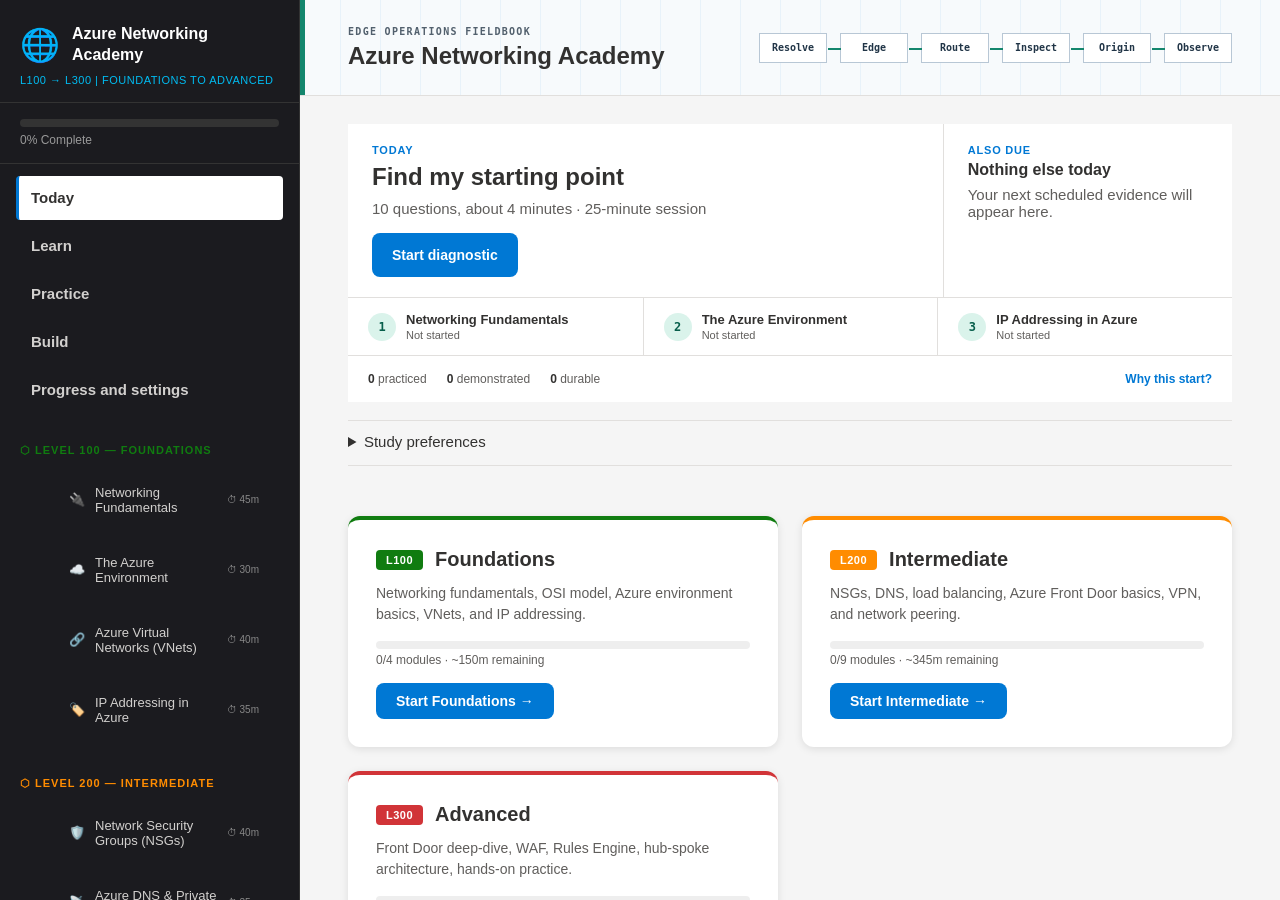
==== commit 09b3f09b: "feat: complete guided learning and progress recovery" ====
--- a/index.html
+++ b/index.html
@@ -8,7 +8,8 @@
     <meta name="theme-color" content="#0078d4">
     <title>Azure Networking Academy — L100 to L300</title>
     <link rel="manifest" href="manifest.webmanifest">
-    <link rel="stylesheet" href="css/styles.css?v=2026-07-ui-redesign-3">
+    <link rel="stylesheet" href="css/styles.css?v=2026-09-learning-1">
+    <link rel="stylesheet" href="css/learning.css?v=2026-09-learning-1">
     <link rel="icon" href="icons/app-icon.svg" type="image/svg+xml">
 </head>
 <body>
@@ -34,6 +35,14 @@
                 <span class="progress-text" id="overallProgressText">0% Complete</span>
             </div>
 
+            <div class="workspace-nav" aria-label="Learning destinations">
+                <a href="#today" data-destination="today">Today</a>
+                <a href="#learn" data-destination="learn">Learn</a>
+                <a href="#practice" data-destination="practice">Practice</a>
+                <a href="#build" data-destination="build">Build</a>
+                <a href="#more" data-destination="more">Progress and settings</a>
+            </div>
+
             <div class="nav-section">
                 <h3 class="nav-level level-100">⬡ Level 100 — Foundations</h3>
                 <ul id="nav-level-100"></ul>
@@ -58,6 +67,8 @@
 
         <!-- Main Content Area -->
         <main id="content">
+            <section id="storageNotice" class="storage-notice" role="alert" hidden></section>
+            <div id="destinationView" class="view learning-surface"></div>
             <!-- Dashboard (shown by default) -->
             <div id="dashboard" class="view active">
                 <header class="academy-identity networking-identity">
@@ -66,6 +77,7 @@
                 </header>
 
                 <section id="masteryDashboard" class="mastery-dashboard" aria-label="Learning route and mastery progress"></section>
+                <details class="study-preferences"><summary>Study preferences</summary><section id="learningPreferences"></section></details>
 
                 <div class="level-cards">
                     <div class="level-card level-100-card">
@@ -214,19 +226,21 @@
     </dialog>
 
     <!-- Scripts -->
-    <script src="js/progress.js?v=2026-07-ui-redesign-3"></script>
-    <script src="js/ui-state.js?v=2026-07-ui-redesign-3"></script>
-    <script src="js/today-engine.js?v=2026-07-ui-redesign-3"></script>
-    <script src="js/modules-100.js?v=2026-07-ui-redesign-3"></script>
-    <script src="js/modules-200.js?v=2026-07-ui-redesign-3"></script>
-    <script src="js/modules-300.js?v=2026-07-ui-redesign-3"></script>
-    <script src="js/modules-extras.js?v=2026-07-ui-redesign-3"></script>
-    <script src="js/mastery-content.js?v=2026-07-ui-redesign-3"></script>
-    <script src="js/quiz-engine.js?v=2026-07-ui-redesign-3"></script>
-    <script src="js/interactive.js?v=2026-07-ui-redesign-3"></script>
-    <script src="js/lab-engine.js?v=2026-07-ui-redesign-3"></script>
-    <script src="js/diagrams.js?v=2026-07-ui-redesign-3"></script>
-    <script src="js/mastery-engine.js?v=2026-07-ui-redesign-3"></script>
-    <script src="js/app.js?v=2026-07-ui-redesign-3"></script>
+    <script src="js/progress.js?v=2026-09-learning-1"></script>
+    <script src="js/ui-state.js?v=2026-09-learning-1"></script>
+    <script src="js/today-engine.js?v=2026-09-learning-1"></script>
+    <script src="js/modules-100.js?v=2026-09-learning-1"></script>
+    <script src="js/modules-200.js?v=2026-09-learning-1"></script>
+    <script src="js/modules-300.js?v=2026-09-learning-1"></script>
+    <script src="js/modules-extras.js?v=2026-09-learning-1"></script>
+    <script src="js/mastery-content.js?v=2026-09-learning-1"></script>
+    <script src="js/learning-content.js?v=2026-09-learning-1"></script>
+    <script src="js/quiz-engine.js?v=2026-09-learning-1"></script>
+    <script src="js/interactive.js?v=2026-09-learning-1"></script>
+    <script src="js/lab-engine.js?v=2026-09-learning-1"></script>
+    <script src="js/diagrams.js?v=2026-09-learning-1"></script>
+    <script src="js/mastery-engine.js?v=2026-09-learning-1"></script>
+    <script src="js/learning-engine.js?v=2026-09-learning-1"></script>
+    <script src="js/app.js?v=2026-09-learning-1"></script>
 </body>
 </html>
--- a/css/learning.css
+++ b/css/learning.css
@@ -0,0 +1,524 @@
+:root {
+    --learning-accent: var(--azure-blue);
+}
+
+#masteryDashboard {
+    min-width: 0;
+    padding: 0;
+    border: 0;
+    border-radius: 0;
+    box-shadow: none;
+}
+
+.today-path li > div {
+    min-width: 0;
+}
+
+.today-evidence {
+    flex-wrap: wrap;
+    overflow: visible;
+}
+
+.study-preferences {
+    margin: 18px 48px;
+    border-block: 1px solid var(--border-color);
+}
+
+.study-preferences > summary {
+    min-height: 44px;
+    padding-block: 12px;
+    cursor: pointer;
+}
+
+.study-preferences #learningPreferences {
+    margin: 0 0 12px;
+}
+
+@media (max-width: 768px) {
+    #content { padding-inline: 0; }
+    .academy-identity { margin-inline: 0; }
+    .study-preferences { margin-inline: 14px; }
+    .workflow-prototype .module-navigation { bottom: 0; }
+    .today-evidence { padding-inline: 14px; gap: 8px 12px; }
+    .today-primary, .today-secondary { min-width: 0; }
+    .today-primary .btn-primary { max-width: 100%; white-space: normal; overflow-wrap: anywhere; }
+}
+
+#destinationView {
+    min-width: 0;
+    padding: 28px 48px 48px;
+}
+
+#learningPreferences {
+    min-width: 0;
+    margin: 18px 48px 0;
+}
+
+.learning-surface,
+.storage-notice {
+    min-width: 0;
+    max-width: 100%;
+    color: var(--text-primary);
+    font: inherit;
+    letter-spacing: 0;
+    overflow-wrap: anywhere;
+}
+
+.learning-surface *,
+.storage-notice *,
+.workspace-nav * {
+    min-width: 0;
+    box-sizing: border-box;
+    letter-spacing: 0;
+}
+
+.learning-surface h1 {
+    margin: 0 0 24px;
+    font-size: 28px;
+    line-height: 1.25;
+}
+
+.learning-surface h2,
+#tab-learn #moduleCoaching h2,
+#tab-lab #localPractice h2 {
+    margin: 0 0 14px;
+    padding: 0;
+    border: 0;
+    color: var(--text-primary);
+    font-size: 20px;
+    line-height: 1.35;
+    text-transform: none;
+}
+
+.learning-surface h3,
+#tab-learn #moduleCoaching h3,
+#tab-lab #localPractice h3 {
+    margin: 18px 0 8px;
+    color: var(--text-primary);
+    font-size: 16px;
+    line-height: 1.4;
+}
+
+.learning-surface p,
+.learning-surface legend,
+.learning-surface dd,
+.learning-surface li {
+    max-width: 75ch;
+    line-height: 1.65;
+}
+
+.learning-surface p {
+    margin: 0 0 12px;
+}
+
+.learning-surface ul,
+.learning-surface ol {
+    margin: 12px 0 18px;
+    padding-left: 24px;
+}
+
+.learning-surface li + li {
+    margin-top: 8px;
+}
+
+.learning-group,
+.learning-surface .learning-block,
+.learning-surface .learn-section {
+    margin: 24px 0;
+    padding: 0;
+    border: 0;
+    border-radius: 0;
+    background: transparent;
+    box-shadow: none;
+}
+
+.learning-group + .learning-group,
+.learning-surface .learning-block {
+    padding-top: 24px;
+    border-top: 1px solid var(--border-color);
+}
+
+#moduleCoaching,
+#localPractice {
+    max-width: 75ch;
+    margin: 0 0 28px;
+    padding: 0 0 24px;
+    border: 0;
+    border-bottom: 1px solid var(--border-color);
+    border-radius: 0;
+    background: transparent;
+    box-shadow: none;
+}
+
+.learning-surface .learning-list {
+    max-width: 100%;
+    margin: 0;
+    padding: 0;
+    list-style: none;
+}
+
+.learning-surface .learning-row {
+    display: grid;
+    grid-template-columns: minmax(0, 1fr) minmax(144px, 200px);
+    align-items: start;
+    gap: 16px;
+    max-width: 100%;
+    margin: 0;
+    padding: 18px 0;
+    border-bottom: 1px solid var(--border-color);
+}
+
+.learning-row .learning-row-body h3 {
+    margin: 0 0 6px;
+}
+
+.learning-row-actions {
+    display: flex;
+    justify-content: flex-end;
+}
+
+.learning-surface .learning-meta {
+    display: flex;
+    flex-wrap: wrap;
+    gap: 4px 16px;
+    color: var(--text-secondary);
+    font-size: 13px;
+}
+
+.learning-surface .learning-empty {
+    padding: 12px 0;
+    color: var(--text-secondary);
+}
+
+.learning-filters,
+.learning-preference-fields {
+    display: grid;
+    grid-template-columns: minmax(200px, 2fr) repeat(2, minmax(132px, 1fr));
+    gap: 16px;
+    align-items: end;
+}
+
+.learning-preference-fields {
+    grid-template-columns: minmax(0, 2fr) minmax(132px, 1fr);
+    max-width: 75ch;
+}
+
+.learning-preferences h2 {
+    font-size: 16px;
+}
+
+.learning-field {
+    display: grid;
+    gap: 6px;
+}
+
+.learning-field label,
+.learning-local-practice > label {
+    font-weight: 600;
+}
+
+.learning-surface input[type="search"],
+.learning-surface select,
+.learning-surface textarea {
+    width: 100%;
+    min-height: 44px;
+    max-width: 100%;
+    padding: 10px 12px;
+    border: 1px solid var(--border-color);
+    border-radius: 4px;
+    background: var(--bg-secondary);
+    color: var(--text-primary);
+    font: inherit;
+}
+
+.learning-surface textarea {
+    display: block;
+    min-height: 192px;
+    margin: 10px 0 14px;
+    line-height: 1.65;
+    resize: vertical;
+}
+
+.learning-surface fieldset {
+    min-width: 0;
+    margin: 0 0 16px;
+    padding: 0;
+    border: 0;
+}
+
+.learning-surface legend {
+    width: 100%;
+    margin-bottom: 12px;
+    font-weight: 600;
+}
+
+.learning-choice {
+    display: flex;
+    align-items: flex-start;
+    gap: 12px;
+    min-height: 44px;
+    padding: 10px 4px;
+    cursor: pointer;
+    line-height: 1.5;
+}
+
+.learning-choice input {
+    flex: 0 0 20px;
+    width: 20px;
+    height: 20px;
+    margin-top: 2px;
+    accent-color: var(--learning-accent);
+}
+
+.learning-path-filter {
+    grid-column: 1 / -1;
+}
+
+.learning-actions {
+    display: flex;
+    flex-wrap: wrap;
+    gap: 10px;
+    align-items: center;
+}
+
+.learning-filters .learning-actions {
+    grid-column: 1 / -1;
+}
+
+.learning-action {
+    display: inline-flex;
+    align-items: center;
+    justify-content: center;
+    min-width: 44px;
+    min-height: 44px;
+    max-width: 100%;
+    padding: 10px 14px;
+    border: 1px solid var(--learning-accent);
+    border-radius: 4px;
+    background: var(--bg-secondary);
+    color: var(--learning-accent);
+    font: inherit;
+    font-weight: 600;
+    line-height: 1.35;
+    text-align: center;
+    text-decoration: none;
+    white-space: normal;
+    cursor: pointer;
+}
+
+.learning-action:hover {
+    background: var(--bg-primary);
+    text-decoration: underline;
+}
+
+.learning-surface :is(a, button, input, select, textarea, summary, [tabindex]):focus-visible,
+.storage-notice .learning-action:focus-visible {
+    outline: 3px solid var(--learning-accent);
+    outline-offset: 3px;
+    box-shadow: none;
+}
+
+.learning-surface [aria-invalid="true"] {
+    outline: 2px solid var(--error);
+    outline-offset: 2px;
+}
+
+.learning-feedback {
+    min-height: 24px;
+    margin-top: 10px;
+    color: var(--text-primary);
+}
+
+.learning-feedback[data-state="success"] {
+    border-left: 3px solid var(--success);
+    padding-left: 10px;
+}
+
+.learning-feedback[data-state="error"] {
+    border-left: 3px solid var(--error);
+    padding-left: 10px;
+}
+
+.learning-disclosure {
+    margin: 16px 0;
+    border-top: 1px solid var(--border-color);
+}
+
+.learning-disclosure > summary {
+    min-height: 44px;
+    padding: 12px 4px;
+    color: var(--learning-accent);
+    font-weight: 600;
+    cursor: pointer;
+}
+
+.learning-metadata {
+    display: grid;
+    grid-template-columns: minmax(110px, 1fr) minmax(0, 4fr);
+    gap: 10px 16px;
+    margin: 18px 0;
+}
+
+.learning-metadata dt {
+    font-weight: 600;
+    line-height: 1.65;
+}
+
+.learning-metadata dd {
+    margin: 0;
+}
+
+.learning-scores {
+    display: flex;
+    flex-wrap: wrap;
+    gap: 16px 28px;
+    margin: 16px 0;
+}
+
+.learning-scores dt {
+    color: var(--text-secondary);
+    font-size: 13px;
+}
+
+.learning-scores dd {
+    font-size: 18px;
+    font-weight: 600;
+    font-variant-numeric: tabular-nums;
+}
+
+.learning-surface .learning-history .learning-row {
+    grid-template-columns: minmax(0, 1fr);
+}
+
+.learning-recorded-text {
+    white-space: pre-wrap;
+}
+
+#storageNotice.storage-notice {
+    position: static;
+    width: 100%;
+    margin: 0;
+    padding: 16px 24px;
+    border: 0;
+    border-left: 4px solid var(--error);
+    border-bottom: 1px solid var(--border-color);
+    border-radius: 0;
+    background: var(--bg-secondary);
+    box-shadow: none;
+}
+
+#storageNotice[hidden] {
+    display: none;
+}
+
+.storage-notice h2 {
+    margin: 0 0 8px;
+    font-size: 16px;
+    line-height: 1.4;
+}
+
+.storage-notice p {
+    max-width: 75ch;
+    margin: 0 0 12px;
+    line-height: 1.5;
+}
+
+#sidebar .workspace-nav {
+    display: grid;
+    gap: 4px;
+    padding: 12px 16px;
+    color: var(--text-sidebar);
+    letter-spacing: 0;
+}
+
+#sidebar .workspace-nav a {
+    display: flex;
+    align-items: center;
+    min-height: 44px;
+    padding: 10px 12px;
+    border-left: 3px solid transparent;
+    border-radius: 4px;
+    color: var(--text-sidebar);
+    font: inherit;
+    font-weight: 600;
+    text-decoration: none;
+    overflow-wrap: anywhere;
+}
+
+#sidebar .workspace-nav a:hover {
+    text-decoration: underline;
+    color: var(--bg-secondary);
+}
+
+#sidebar .workspace-nav a.active,
+#sidebar .workspace-nav a[aria-current="page"] {
+    border-left-color: var(--learning-accent);
+    background: var(--bg-secondary);
+    color: var(--text-primary);
+}
+
+#sidebar .workspace-nav a:focus-visible {
+    outline: 2px solid var(--text-sidebar);
+    outline-offset: 2px;
+    box-shadow: none;
+}
+
+@media (max-width: 1000px) {
+    .learning-filters {
+        grid-template-columns: repeat(2, minmax(0, 1fr));
+    }
+
+    .learning-query {
+        grid-column: 1 / -1;
+    }
+}
+
+@media (max-width: 768px) {
+    #destinationView {
+        padding: 20px 14px 28px;
+    }
+
+    #learningPreferences {
+        margin: 16px 14px 0;
+    }
+
+    #storageNotice.storage-notice {
+        padding: 14px;
+    }
+
+    .learning-surface h1 {
+        font-size: 24px;
+    }
+
+    .learning-surface .learning-row {
+        grid-template-columns: minmax(0, 1fr);
+        gap: 10px;
+    }
+
+    .learning-row-actions {
+        justify-content: flex-start;
+    }
+
+    .learning-preference-fields,
+    .learning-metadata {
+        grid-template-columns: minmax(0, 1fr);
+    }
+
+    .learning-metadata {
+        gap: 4px;
+    }
+
+    .learning-metadata dd {
+        margin-bottom: 12px;
+    }
+}
+
+@media (max-width: 420px) {
+    .learning-filters {
+        grid-template-columns: minmax(0, 1fr);
+    }
+
+    .learning-actions > .learning-action {
+        flex: 1 1 160px;
+    }
+}
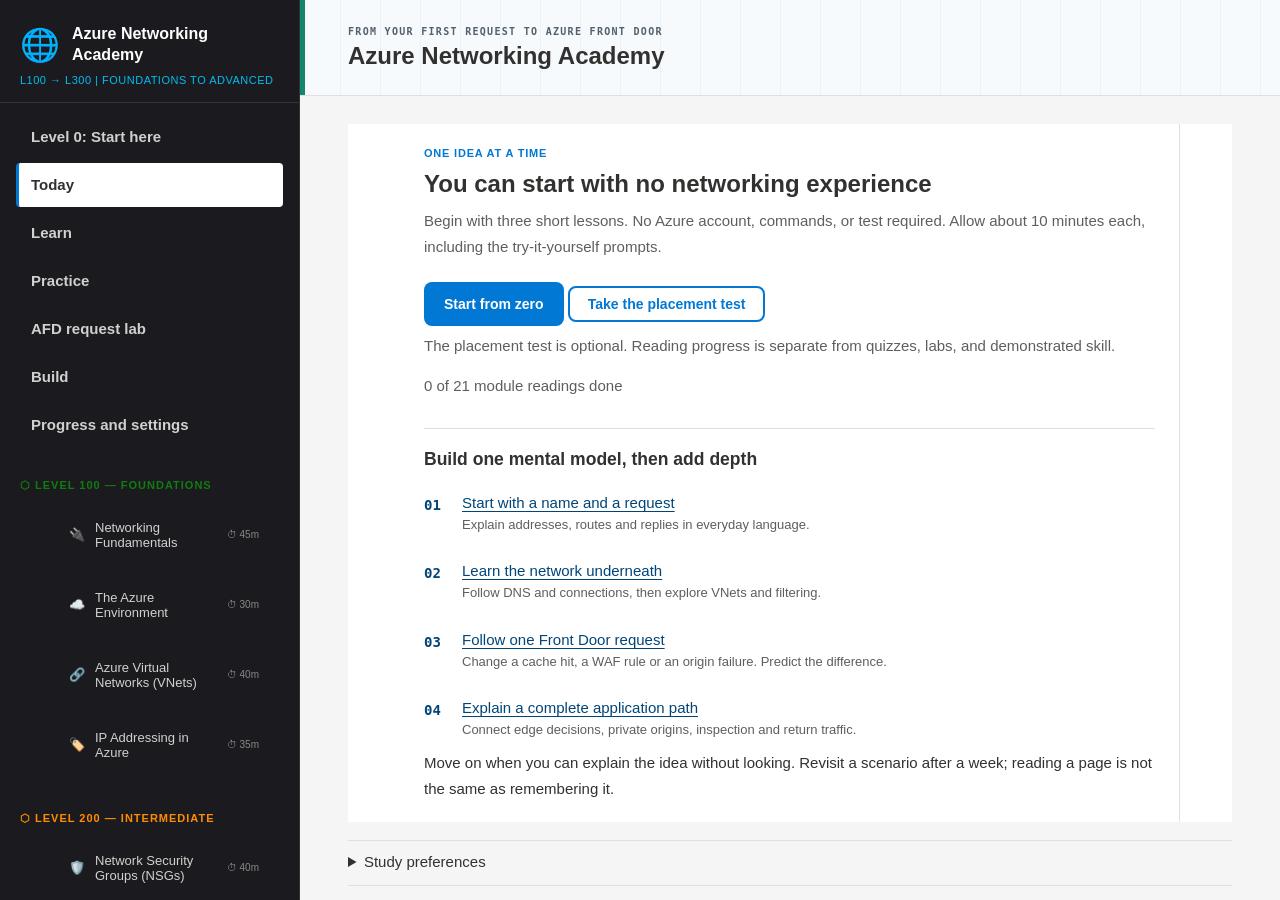
==== commit 681baf46: "feat: shared diagram models, AFD request lab, and beginner-first learning Add Level 0 lessons, plain" ====
--- a/index.html
+++ b/index.html
@@ -8,8 +8,9 @@
     <meta name="theme-color" content="#0078d4">
     <title>Azure Networking Academy — L100 to L300</title>
     <link rel="manifest" href="manifest.webmanifest">
-    <link rel="stylesheet" href="css/styles.css?v=2026-09-learning-1">
-    <link rel="stylesheet" href="css/learning.css?v=2026-09-learning-1">
+    <link rel="stylesheet" href="css/styles.css?v=2026-10-diagrams-1">
+    <link rel="stylesheet" href="css/learning.css?v=2026-10-diagrams-1">
+    <link rel="stylesheet" href="css/diagrams.css?v=2026-10-diagrams-1">
     <link rel="icon" href="icons/app-icon.svg" type="image/svg+xml">
 </head>
 <body>
@@ -36,9 +37,11 @@
             </div>
 
             <div class="workspace-nav" aria-label="Learning destinations">
+                <a href="#start" data-destination="start">Level 0: Start here</a>
                 <a href="#today" data-destination="today">Today</a>
                 <a href="#learn" data-destination="learn">Learn</a>
                 <a href="#practice" data-destination="practice">Practice</a>
+                <a href="#visual-lab" data-destination="visual-lab">AFD request lab</a>
                 <a href="#build" data-destination="build">Build</a>
                 <a href="#more" data-destination="more">Progress and settings</a>
             </div>
@@ -72,8 +75,8 @@
             <!-- Dashboard (shown by default) -->
             <div id="dashboard" class="view active">
                 <header class="academy-identity networking-identity">
-                    <div><p class="identity-kicker">Edge Operations Fieldbook</p><h1>Azure Networking Academy</h1></div>
-                    <ol class="identity-rail packet-path" aria-label="Packet path"><li>Resolve</li><li>Edge</li><li>Route</li><li>Inspect</li><li>Origin</li><li>Observe</li></ol>
+                    <div><p class="identity-kicker">From your first request to Azure Front Door</p><h1>Azure Networking Academy</h1></div>
+                    <ol class="identity-rail packet-path" aria-label="Simplified request path"><li>Resolve</li><li>Connect</li><li>Inspect</li><li>Route</li><li>Respond</li></ol>
                 </header>
 
                 <section id="masteryDashboard" class="mastery-dashboard" aria-label="Learning route and mastery progress"></section>
@@ -142,6 +145,14 @@
                 </div>
 
                 <section id="masteryPanel" class="mastery-panel" aria-label="Module outcome and mastery evidence" hidden></section>
+                <div class="beginner-toolbar">
+                    <nav class="beginner-tabs" aria-label="Beginner lesson tools">
+                        <button type="button" class="btn-secondary" data-app-action="switch-tab" data-tab="learn">Read</button>
+                        <button type="button" class="btn-secondary" data-app-action="switch-tab" data-tab="diagrams">See it</button>
+                        <button type="button" class="btn-secondary" data-app-action="switch-tab" data-tab="interactive">Try it</button>
+                    </nav>
+                    <button id="experienceToggle" type="button" class="btn-secondary" data-beginner-action="toggle">Use full learning tools</button>
+                </div>
 
                 <div id="moduleModeBar" class="module-mode-bar" hidden>
                     <div class="module-mode-switch" role="group" aria-label="Module navigation mode">
@@ -226,21 +237,24 @@
     </dialog>
 
     <!-- Scripts -->
-    <script src="js/progress.js?v=2026-09-learning-1"></script>
-    <script src="js/ui-state.js?v=2026-09-learning-1"></script>
-    <script src="js/today-engine.js?v=2026-09-learning-1"></script>
-    <script src="js/modules-100.js?v=2026-09-learning-1"></script>
-    <script src="js/modules-200.js?v=2026-09-learning-1"></script>
-    <script src="js/modules-300.js?v=2026-09-learning-1"></script>
-    <script src="js/modules-extras.js?v=2026-09-learning-1"></script>
-    <script src="js/mastery-content.js?v=2026-09-learning-1"></script>
-    <script src="js/learning-content.js?v=2026-09-learning-1"></script>
-    <script src="js/quiz-engine.js?v=2026-09-learning-1"></script>
-    <script src="js/interactive.js?v=2026-09-learning-1"></script>
-    <script src="js/lab-engine.js?v=2026-09-learning-1"></script>
-    <script src="js/diagrams.js?v=2026-09-learning-1"></script>
-    <script src="js/mastery-engine.js?v=2026-09-learning-1"></script>
-    <script src="js/learning-engine.js?v=2026-09-learning-1"></script>
-    <script src="js/app.js?v=2026-09-learning-1"></script>
+    <script src="js/progress.js?v=2026-10-diagrams-1"></script>
+    <script src="js/ui-state.js?v=2026-10-diagrams-1"></script>
+    <script src="js/today-engine.js?v=2026-10-diagrams-1"></script>
+    <script src="js/modules-100.js?v=2026-10-diagrams-1"></script>
+    <script src="js/modules-200.js?v=2026-10-diagrams-1"></script>
+    <script src="js/modules-300.js?v=2026-10-diagrams-1"></script>
+    <script src="js/modules-extras.js?v=2026-10-diagrams-1"></script>
+    <script src="js/mastery-content.js?v=2026-10-diagrams-1"></script>
+    <script src="js/learning-content.js?v=2026-10-diagrams-1"></script>
+    <script src="js/quiz-engine.js?v=2026-10-diagrams-1"></script>
+    <script src="js/interactive.js?v=2026-10-diagrams-1"></script>
+    <script src="js/lab-engine.js?v=2026-10-diagrams-1"></script>
+    <script src="js/diagram-models.js?v=2026-10-diagrams-1"></script>
+    <script src="js/diagram-afd.js?v=2026-10-diagrams-1"></script>
+    <script src="js/diagrams.js?v=2026-10-diagrams-1"></script>
+    <script src="js/mastery-engine.js?v=2026-10-diagrams-1"></script>
+    <script src="js/learning-engine.js?v=2026-10-diagrams-1"></script>
+    <script src="js/beginner.js?v=2026-10-diagrams-1"></script>
+    <script src="js/app.js?v=2026-10-diagrams-1"></script>
 </body>
 </html>
--- a/css/styles.css
+++ b/css/styles.css
@@ -1515,249 +1515,6 @@
     border-radius: 4px;
 }
 
-/* ============ INTERACTIVE VISUAL DIAGRAMS ============ */
-.diagrams-wrapper {
-    display: flex;
-    flex-direction: column;
-    gap: 32px;
-}
-
-.visual-diagram {
-    background: var(--bg-secondary);
-    border: 1px solid var(--border-color);
-    border-radius: var(--radius-lg);
-    overflow: hidden;
-    box-shadow: var(--shadow);
-    max-width: 100%;
-    min-width: 0;
-}
-
-.diagram-title-bar {
-    display: flex;
-    justify-content: space-between;
-    align-items: center;
-    padding: 16px 20px;
-    background: #f9fafb;
-    border-bottom: 1px solid var(--border-color);
-    flex-wrap: wrap;
-    gap: 10px;
-}
-
-.diagram-title-bar h3 {
-    font-size: 15px;
-    color: var(--azure-dark);
-    margin: 0;
-}
-
-.diagram-controls {
-    display: flex;
-    gap: 8px;
-    flex-wrap: wrap;
-}
-
-.diag-btn {
-    padding: 6px 14px;
-    border-radius: var(--radius);
-    font-size: 12px;
-    font-weight: 600;
-    cursor: pointer;
-    transition: var(--transition);
-    border: 1px solid;
-}
-
-.diag-btn-play {
-    background: var(--azure-blue);
-    color: #fff;
-    border-color: var(--azure-blue);
-}
-.diag-btn-play:hover {
-    background: var(--azure-dark);
-    border-color: var(--azure-dark);
-}
-
-.diag-btn-step {
-    background: #107c10;
-    color: #fff;
-    border-color: #107c10;
-}
-.diag-btn-step:hover {
-    background: #0a5c0a;
-    border-color: #0a5c0a;
-}
-
-.diag-btn-reset {
-    background: transparent;
-    color: var(--text-secondary);
-    border-color: var(--border-color);
-}
-.diag-btn-reset:hover {
-    border-color: var(--error);
-    color: var(--error);
-}
-
-.diagram-description {
-    padding: 10px 20px;
-    font-size: 13px;
-    color: var(--text-secondary);
-    background: #f9fafb;
-    border-bottom: 1px solid var(--border-color);
-    line-height: 1.5;
-    margin: 0;
-}
-
-.diagram-canvas {
-    padding: 24px;
-    background: #fff;
-    min-height: 280px;
-    display: flex;
-    align-items: center;
-    justify-content: center;
-    max-width: 100%;
-    min-width: 0;
-    overflow-x: auto;
-    overscroll-behavior-inline: contain;
-}
-
-.diagram-canvas svg {
-    width: 100%;
-    min-width: 38rem;
-    height: auto;
-    font-family: 'Segoe UI', -apple-system, BlinkMacSystemFont, sans-serif;
-}
-
-/* Icon box hover */
-.diagram-svg .icon-box {
-    transition: filter 0.2s, stroke-width 0.2s;
-}
-.diagram-svg g:hover > .icon-box,
-.diagram-svg g:hover > rect.icon-box {
-    filter: drop-shadow(0 2px 6px rgba(0,0,0,0.12));
-    stroke-width: 2;
-}
-
-.diagram-step-info {
-    display: flex;
-    align-items: center;
-    gap: 16px;
-    padding: 14px 20px;
-    background: #f0f7ff;
-    border-top: 1px solid var(--border-color);
-}
-
-.step-counter {
-    background: var(--azure-blue);
-    color: #fff;
-    padding: 4px 12px;
-    border-radius: 20px;
-    font-size: 12px;
-    font-weight: 600;
-    white-space: nowrap;
-}
-
-.step-text {
-    font-size: 13px;
-    color: var(--text-primary);
-    line-height: 1.4;
-}
-
-.diagram-legend {
-    display: flex;
-    gap: 16px;
-    padding: 10px 20px;
-    background: #fafafa;
-    border-top: 1px solid var(--border-color);
-    flex-wrap: wrap;
-}
-
-.legend-item {
-    display: flex;
-    align-items: center;
-    gap: 6px;
-    font-size: 12px;
-    color: var(--text-secondary);
-}
-
-.legend-dot {
-    width: 10px;
-    height: 10px;
-    border-radius: 50%;
-    display: inline-block;
-}
-
-/* ─── SVG Diagram Animations ─── */
-.diagram-svg .step-highlight {
-    opacity: 0.15;
-    transition: opacity 0.5s ease, transform 0.4s ease;
-}
-
-.diagram-svg .step-highlight.active {
-    opacity: 1;
-}
-
-/* When "Play All" is clicked, show everything with staggered animation */
-.diagram-svg.animate-all .step-highlight {
-    opacity: 1;
-    animation: diag-fade-in 0.6s ease forwards;
-}
-
-.diagram-svg.animate-all .step-highlight[data-step="1"] { animation-delay: 0s; }
-.diagram-svg.animate-all .step-highlight[data-step="2"] { animation-delay: 0.5s; }
-.diagram-svg.animate-all .step-highlight[data-step="3"] { animation-delay: 1s; }
-.diagram-svg.animate-all .step-highlight[data-step="4"] { animation-delay: 1.5s; }
-.diagram-svg.animate-all .step-highlight[data-step="5"] { animation-delay: 2s; }
-.diagram-svg.animate-all .step-highlight[data-step="6"] { animation-delay: 2.5s; }
-.diagram-svg.animate-all .step-highlight[data-step="7"] { animation-delay: 3s; }
-.diagram-svg.animate-all .step-highlight[data-step="8"] { animation-delay: 3.5s; }
-.diagram-svg.animate-all .step-highlight[data-step="9"] { animation-delay: 4s; }
-
-@keyframes diag-fade-in {
-    0% { opacity: 0.15; transform: translateY(5px); }
-    100% { opacity: 1; transform: translateY(0); }
-}
-
-/* Animated line drawing effect */
-.anim-line {
-    stroke-dasharray: 1000;
-    stroke-dashoffset: 1000;
-}
-
-.step-highlight.active .anim-line {
-    animation: draw-line 0.8s ease forwards;
-}
-
-.diagram-svg.animate-all .step-highlight .anim-line {
-    animation: draw-line 0.8s ease forwards;
-}
-
-@keyframes draw-line {
-    to { stroke-dashoffset: 0; }
-}
-
-/* Flow arrow pulse */
-.flow-arrow.active line,
-.flow-arrow.active path {
-    animation: draw-line 0.8s ease forwards, line-pulse 2s ease-in-out 0.8s infinite;
-}
-
-@keyframes line-pulse {
-    0%, 100% { opacity: 1; }
-    50% { opacity: 0.5; }
-}
-
-/* OSI layer hover effects */
-.osi-layer {
-    transition: transform 0.2s ease, opacity 0.5s ease;
-    transform-origin: center;
-}
-
-.osi-layer:hover {
-    transform: scale(1.02);
-}
-
-.osi-layer:hover .layer-box {
-    opacity: 1 !important;
-}
-
 /* No content placeholder */
 .no-content {
     text-align: center;
@@ -2048,11 +1805,6 @@
 .search-hint{padding:8px 16px;background:#f6f8fa;border-top:1px solid #e0e0e0;font-size:11px;color:#666;}
 .btn-search{background:#f0f4fa;border:1px solid #d0d7de;color:#0058a6;padding:6px 10px;border-radius:4px;font-size:12px;cursor:pointer;width:100%;margin-bottom:6px;font-family:Segoe UI,sans-serif;}
 .btn-search:hover{background:#e0ebf6;}
-
-/* Diagram polish */
-.diagram-svg .icon-box{transition:filter 0.15s,transform 0.15s;}
-.diagram-svg .step-highlight.active rect[class~="icon-box"],
-.diagram-svg .step-highlight.active .icon-box{filter:drop-shadow(0 0 8px rgba(0,120,212,0.6));}
 
 /* Mobile hamburger */
 .mobile-nav-toggle{display:none;position:fixed;top:10px;left:10px;z-index:1001;background:#fff;color:#0078D4;border:1px solid #d0d7de;font-size:22px;width:42px;height:42px;border-radius:6px;cursor:pointer;box-shadow:0 2px 8px rgba(0,0,0,0.08);}
@@ -2094,8 +1846,6 @@
     .drag-source,.drag-target{min-width:0;}
     .drag-item-row{grid-template-columns:minmax(0,1fr);}
     .drag-move-select{width:100%;max-width:none;}
-    .diagram-canvas{padding:12px;justify-content:flex-start;}
-    .diagram-canvas svg{min-width:56rem;width:56rem;max-width:none;height:auto;}
     .lab-v2{max-width:100%;min-width:0;}
     .lab-method-content,.lab-step-body{min-width:0;max-width:100%;}
 }
@@ -2109,19 +1859,6 @@
         transition-delay: 0ms !important;
     }
 
-    .diagram-svg .step-highlight {
-        opacity: 1 !important;
-        transform: none !important;
-    }
-
-    .anim-line {
-        stroke-dasharray: initial !important;
-        stroke-dashoffset: 0 !important;
-    }
-
-    .diagram-svg animateMotion {
-        display: none;
-    }
 }
 
 /* ============ WORKFLOW REDESIGN ============ */
@@ -2245,4 +1982,3 @@
     .workflow-prototype #nextModule::before { content: '→'; font-size: 20px; }
     .workflow-prototype #completeModule { min-width: 0; height: 44px; padding: 0 8px; overflow: hidden; font-size: 11px; text-overflow: ellipsis; white-space: nowrap; }
 }
-
--- a/css/learning.css
+++ b/css/learning.css
@@ -1,5 +1,53 @@
 :root {
     --learning-accent: var(--azure-blue);
+}
+
+.beginner-toolbar {
+    display: flex;
+    flex-wrap: wrap;
+    align-items: center;
+    justify-content: space-between;
+    gap: 12px;
+    padding: 14px 24px;
+}
+.beginner-tabs { display: none; gap: 8px; flex-wrap: wrap; }
+.beginner-mode .beginner-tabs { display: flex; }
+.beginner-mode #masteryPanel,
+.beginner-mode #moduleModeBar,
+.beginner-mode .module-tabs,
+.beginner-mode #sectionOutline,
+.beginner-mode .level-cards,
+.beginner-mode #progressTracker,
+.beginner-mode .progress-overview,
+.beginner-mode .identity-rail { display: none !important; }
+.beginner-mode .module-workspace { display: block; }
+.beginner-welcome { max-width: 52rem; margin-inline: auto; }
+.beginner-welcome .btn-secondary { margin-top: 12px; }
+.beginner-welcome p, .starter-lesson p { line-height: 1.75; }
+.starter-lesson { max-width: 48rem; margin: 0 auto; }
+.starter-lesson h2 { margin-top: 28px; }
+.beginner-story { font-size: 1.15rem; }
+.beginner-path {
+    display: grid;
+    grid-template-columns: repeat(2, minmax(0, 1fr));
+    gap: 12px;
+    padding: 16px 16px 16px 36px;
+    border-left: 3px solid var(--azure-blue);
+    background: var(--bg-secondary);
+    line-height: 1.6;
+}
+#optionalChallenge > summary, .starter-lesson summary {
+    cursor: pointer;
+    padding: 16px 0;
+    min-height: 44px;
+    font-weight: 600;
+}
+#beginnerCheck fieldset { margin: 18px 0; padding: 12px; border: 1px solid var(--border-color); }
+#beginnerCheck legend { padding: 0 8px; font-weight: 600; }
+.beginner-toolbar button { min-height: 44px; white-space: normal; }
+@media (max-width: 480px) {
+    .beginner-path { grid-template-columns: 1fr; }
+    .beginner-toolbar { padding-inline: 14px; }
 }
 
 #masteryDashboard {
--- a/css/diagrams.css
+++ b/css/diagrams.css
@@ -0,0 +1,165 @@
+/* The academy's existing palette, with line patterns that work without color. */
+.diagrams-wrapper { display: flex; flex-direction: column; gap: 32px; }
+.visual-diagram {
+    --trace-request: var(--azure-blue);
+    --trace-response: var(--success);
+    --trace-config: var(--text-secondary);
+    --trace-blocked: var(--error);
+    margin-block: 20px;
+    border: 1px solid var(--border-color);
+    border-radius: 16px;
+    overflow: hidden;
+    max-width: 100%;
+    min-width: 0;
+    box-shadow: none;
+    background: var(--bg-secondary);
+    color: var(--text-primary);
+    text-align: left;
+    font-family: 'Segoe UI', Aptos, Calibri, sans-serif;
+}
+.visual-diagram *, .request-lab * { box-sizing: border-box; min-width: 0; }
+.visual-diagram [hidden] { display: none !important; }
+.diagram-heading { display: flex; align-items: flex-start; justify-content: space-between; gap: 20px; padding: 24px; border-bottom: 1px solid var(--border-color); }
+.diagram-heading h3 { margin: 0 0 10px; color: var(--text-primary); font-size: 22px; line-height: 1.25; letter-spacing: -.3px; }
+.diagram-heading p { margin: 0; max-width: 70ch; line-height: 1.6; }
+.diagram-eyebrow { margin: 0 0 8px !important; color: var(--azure-dark); font: 600 12px/1.4 Consolas, 'Courier New', monospace; letter-spacing: .5px; text-transform: uppercase; }
+.diagram-format-label { flex: 0 0 auto; color: var(--text-secondary); font-size: 12px; line-height: 1.6; }
+.diagram-settings { display: flex; flex-wrap: wrap; gap: 12px; padding: 20px 24px; align-items: end; }
+.diagram-select { flex: 1 1 160px; display: grid; gap: 6px; color: var(--text-secondary); font-size: 13px; font-weight: 600; }
+.diagram-select select { min-height: 44px; width: 100%; padding: 10px 30px 10px 10px; border: 1px solid var(--border-color); border-radius: 6px; background: var(--bg-secondary); color: var(--text-primary); font: inherit; font-weight: 400; text-overflow: ellipsis; }
+.diagram-select select:disabled { opacity: 1; color: var(--text-secondary); background: var(--bg-primary); }
+.diagram-predict-toggle { display: flex; align-items: center; gap: 8px; min-height: 44px; font-size: 13px; cursor: pointer; }
+.diagram-predict-toggle input { width: 18px; height: 18px; accent-color: var(--azure-blue); }
+.diagram-setting-notice { margin: 0; padding: 0 24px 12px; color: var(--azure-dark); font-size: 14px; line-height: 1.5; }
+.diagram-setting-notice:empty { display: none; }
+.diagram-scenario { margin: 0 24px 16px; padding: 14px 16px; border: 1px solid var(--border-color); border-radius: 6px; background: var(--azure-light); }
+.diagram-scenario strong { display: block; margin-bottom: 4px; }
+.diagram-scenario p { margin: 0; font-size: 14px; line-height: 1.6; }
+.diagram-view-bar { display: flex; flex-wrap: wrap; align-items: center; justify-content: space-between; gap: 12px; padding: 8px 24px; }
+.diagram-view-switch { display: flex; gap: 4px; }
+.visual-diagram button { min-height: 44px; padding: 10px 14px; border: 1px solid var(--border-color); border-radius: 6px; background: var(--bg-secondary); color: var(--text-primary); font: inherit; font-size: 14px; cursor: pointer; }
+.visual-diagram button:hover:not(:disabled) { border-color: var(--azure-blue); }
+.visual-diagram button[aria-pressed="true"] { border-color: var(--azure-blue); background: var(--azure-light); color: var(--azure-dark); }
+.visual-diagram button:disabled { color: var(--text-secondary); cursor: default; background: var(--bg-primary); }
+.visual-diagram button:focus-visible, .visual-diagram select:focus-visible, .visual-diagram summary:focus-visible, .diagram-map:focus-visible { outline: 3px solid var(--azure-blue); outline-offset: 3px; }
+.diagram-key { display: flex; gap: 8px 16px; flex-wrap: wrap; margin: 0 !important; padding: 0 !important; list-style: none; }
+.diagram-key li { display: flex; align-items: center; gap: 6px; margin: 0 !important; color: var(--text-secondary); font-size: 12px; }
+.diagram-key-line { display: block; width: 24px; border-top: 2px solid var(--trace-request); }
+.diagram-key-line.trace-response { border-color: var(--trace-response); border-top-style: dashed; }
+.diagram-key-line.trace-config { border-color: var(--trace-config); border-top-style: dotted; }
+.diagram-key-line.trace-blocked { border: 0; height: 2px; background: repeating-linear-gradient(to right, var(--trace-blocked) 0 8px, transparent 8px 11px, var(--trace-blocked) 11px 13px, transparent 13px 16px); }
+.diagram-map { display: flex; width: 100%; max-width: 100%; max-height: 520px; overflow: auto; padding: 8px; overscroll-behavior-inline: contain; }
+.diagram-map svg.trace-map { flex: none; max-width: none; margin-inline: auto; font-family: 'Segoe UI', Aptos, sans-serif; }
+.trace-boundary rect { fill: var(--bg-primary); stroke: var(--border-color); stroke-width: 1.5; stroke-dasharray: 5 4; }
+.trace-boundary text { fill: var(--text-secondary); font-weight: 500; }
+.trace-node rect { fill: var(--bg-secondary); stroke: var(--border-color); stroke-width: 1.5; }
+.trace-node.is-current rect { fill: var(--azure-light); stroke: var(--azure-blue); stroke-width: 3; }
+.trace-node-title { fill: var(--text-primary); font-weight: 650; }
+.trace-node-detail { fill: var(--text-secondary); }
+.trace-edge path { fill: none; stroke: var(--trace-request); stroke-width: 2; }
+.trace-edge.trace-response path { stroke: var(--trace-response); stroke-dasharray: 8 5; }
+.trace-edge.trace-config path { stroke: var(--trace-config); stroke-dasharray: 2 5; }
+.trace-edge.trace-blocked path { stroke: var(--trace-blocked); stroke-dasharray: 8 3 2 3; }
+.trace-edge.is-current path { stroke-width: 4; }
+.trace-marker-request { fill: var(--trace-request); }
+.trace-marker-response { fill: var(--trace-response); }
+.trace-marker-config { fill: var(--trace-config); }
+.trace-marker-blocked { fill: var(--trace-blocked); }
+.diagram-map-help { margin: 0; padding: 8px 24px 16px; color: var(--text-secondary); font-size: 12px; line-height: 1.5; }
+[data-layout="steps"] > .diagram-map, [data-layout="steps"] > .diagram-map-help, [data-layout="map"] > .diagram-list-view { display: none; }
+.diagram-path-list { margin: 0 !important; padding: 16px 24px !important; list-style: none; }
+.diagram-path-list > li { display: grid; grid-template-columns: 30px minmax(0, 1fr); gap: 12px; max-width: none; margin: 0 !important; padding: 16px 0; border-bottom: 1px solid var(--border-color); }
+.diagram-path-list > li.is-current { outline: 2px solid var(--azure-blue); outline-offset: -2px; padding-inline: 10px; background: var(--azure-light); }
+.diagram-path-number { color: var(--azure-dark); font: 600 13px/1.7 Consolas, monospace; }
+.diagram-step-links { display: flex; flex-wrap: wrap; gap: 8px; margin-top: 8px; }
+.diagram-connection { display: grid; gap: 3px; width: 100%; padding: 8px 0 8px 10px; border-left: 2px solid var(--trace-request); color: var(--text-primary); font-size: 14px; line-height: 1.5; }
+.diagram-connection.trace-response { border-color: var(--trace-response); border-left-style: dashed; }
+.diagram-connection.trace-config { border-color: var(--trace-config); border-left-style: dotted; }
+.diagram-connection.trace-blocked { border-color: var(--trace-blocked); }
+.diagram-connection-kind, .diagram-connection small { font-size: 12px; color: var(--text-secondary); }
+.diagram-connection-kind { font-weight: 650; }
+.diagram-node-chip { padding: 5px 8px; background: var(--bg-primary); border: 1px solid var(--border-color); border-radius: 4px; font-size: 13px; }
+.diagram-coach { display: grid; grid-template-columns: minmax(0, 1fr) minmax(200px, .45fr); align-items: start; gap: 24px; padding: 24px; border-block: 1px solid var(--border-color); background: var(--bg-primary); scroll-margin-block-start: 24px; }
+.diagram-status h4 { margin: 0 0 8px; font-size: 17px; }
+.diagram-status p { margin: 0; font-size: 15px; line-height: 1.65; }
+.diagram-navigation { display: grid; grid-template-columns: 1fr 1fr; gap: 8px; }
+.visual-diagram .diagram-next:not(:disabled) { background: var(--azure-blue); color: var(--bg-secondary); border-color: var(--azure-blue); font-weight: 600; }
+.diagram-prediction { margin: 20px 24px; padding: 16px; border: 2px solid var(--azure-blue); border-radius: 8px; }
+.diagram-prediction legend { padding: 0 8px; font-weight: 600; line-height: 1.5; }
+.diagram-prediction-options { display: grid; gap: 8px; }
+.diagram-prediction-options button { text-align: left; }
+.diagram-prediction-feedback { margin: 12px 0 0; line-height: 1.6; font-size: 14px; }
+.diagram-takeaway { margin: 0; padding: 20px 24px; line-height: 1.65; }
+.diagram-transcript, .diagram-sources { padding: 0 24px; border-top: 1px solid var(--border-color); }
+.visual-diagram summary { min-height: 48px; padding-block: 14px; cursor: pointer; font-size: 14px; font-weight: 600; }
+.diagram-transcript ol { margin: 0; padding: 0 0 16px 24px; }
+.diagram-transcript li { max-width: none; margin: 0 0 20px; line-height: 1.65; }
+.diagram-transcript h4 { margin: 0 0 8px; font-size: 15px; }
+.diagram-transcript p, .diagram-sources p { margin: 0 0 12px; font-size: 14px; line-height: 1.65; }
+.diagram-sources ul { padding-left: 20px; margin: 12px 0 16px; }
+.diagram-sources a { color: var(--azure-dark); text-underline-offset: 3px; }
+.diagram-container:has([data-diagram-model]) { padding: 0; border: 0; background: transparent; overflow: visible; }
+.inline-core-visual.visual-diagram { padding: 0; }
+#moduleView:has(#tab-diagrams.active) .module-workspace { display: block; }
+#moduleView:has(#tab-diagrams.active) .section-outline { display: none; }
+#moduleView:has(#tab-diagrams.active) .module-content { width: 100%; max-width: 1200px; margin-inline: auto; }
+.request-lab { max-width: 1160px; margin-inline: auto; }
+.request-lab-header { padding-block: 8px 16px; border-bottom: 1px solid var(--border-color); }
+.request-lab-header h1 { max-width: 24ch; margin: 0 0 12px; font-size: clamp(28px, 3.3vw, 44px); font-weight: 650; letter-spacing: -1px; }
+.request-lab-header > p { max-width: 65ch; margin-bottom: 0; font-size: 16px; }
+.request-lab-header > button { margin-top: 16px; }
+.request-lab-method { display: grid; grid-template-columns: repeat(3, minmax(0, 1fr)); gap: 16px; list-style: none; padding: 16px 0 !important; margin: 0 !important; }
+.request-lab-method li { margin: 0 !important; }
+.request-lab-method strong, .request-lab-method span { display: block; }
+.request-lab-method span { margin-top: 4px; color: var(--text-secondary); font-size: 14px; }
+.request-lab .diagram-heading { display: none; }
+.request-lab-check { padding-block: 32px; }
+.request-lab-check fieldset { padding: 16px; margin: 20px 0; border: 1px solid var(--border-color); border-radius: 8px; }
+.request-lab-check legend { padding: 0 8px; font-weight: 600; line-height: 1.6; }
+.request-lab-check .learning-choice { align-items: start; padding-block: 8px; }
+.request-lab-check input { margin-top: 5px; }
+#requestLabSaved { color: var(--text-secondary); font-size: 14px; }
+#requestLabFeedback { margin-top: 20px; }
+.request-lab-next { display: flex; flex-wrap: wrap; gap: 12px; padding-top: 24px; border-top: 1px solid var(--border-color); }
+.request-lab-next h2 { width: 100%; }
+.request-lab-next a { padding: 12px; border: 1px solid var(--border-color); border-radius: 6px; color: var(--azure-dark); line-height: 1.5; }
+.beginner-route { margin-top: 28px; padding-top: 20px; border-top: 1px solid var(--border-color); }
+.beginner-route ol { list-style: none; display: grid; gap: 8px; padding: 0; margin-top: 14px; }
+.beginner-route li { display: grid; grid-template-columns: 30px minmax(0, 1fr); gap: 8px; padding: 10px 0; }
+.beginner-route .route-number { color: var(--azure-dark); font: 600 14px/1.6 Consolas, monospace; }
+.beginner-route a { color: var(--azure-dark); text-underline-offset: 3px; }
+.beginner-route small { display: block; margin-top: 4px; color: var(--text-secondary); font-size: 13px; line-height: 1.5; }
+.request-lab-link { display: block; margin-top: 20px; padding: 20px; border: 1px solid var(--border-color); border-radius: 8px; color: var(--text-primary); text-decoration: none; background: var(--bg-secondary); }
+.request-lab-link strong { display: block; color: var(--azure-dark); font-size: 18px; }
+.request-lab-link span { display: block; margin-top: 7px; font-size: 14px; line-height: 1.6; }
+@media (max-width: 768px) {
+    .diagram-heading, .diagram-settings, .diagram-coach { padding: 16px; }
+    .diagram-heading { display: block; }
+    .diagram-heading h3 { font-size: 20px; }
+    .diagram-format-label { display: block; margin-top: 14px; padding: 0; border: 0; }
+    .diagram-format-label br { display: none; }
+    .diagram-format-label br::after { content: ' / '; }
+    .diagram-select { flex-basis: calc(50% - 12px); }
+    .diagram-scenario { margin-inline: 16px; }
+    .diagram-view-bar { padding-inline: 16px; }
+    .diagram-key { gap: 8px 12px; }
+    .diagram-path-list { padding: 8px 16px !important; }
+    .diagram-coach { grid-template-columns: minmax(0, 1fr); gap: 16px; scroll-margin-block-start: 72px; }
+    .diagram-prediction { margin-inline: 16px; padding: 12px; }
+    .diagram-takeaway, .diagram-transcript, .diagram-sources { padding-inline: 16px; }
+    .diagram-setting-notice { padding-inline: 16px; }
+    .request-lab-method { gap: 12px; }
+    .request-lab-method span { font-size: 13px; }
+}
+@media (max-width: 390px) {
+    .diagram-view-switch { width: 100%; }
+    .diagram-view-switch button { flex: 1; }
+}
+@media (prefers-reduced-motion: reduce) {
+    .visual-diagram *, .visual-diagram *::before, .visual-diagram *::after { animation: none !important; transition: none !important; scroll-behavior: auto !important; }
+}
+@media print {
+    .diagram-settings, .diagram-coach, .diagram-prediction, .diagram-view-bar { display: none; }
+    .visual-diagram > .diagram-map, .visual-diagram > .diagram-map-help, .visual-diagram > .diagram-list-view { display: none; }
+    .visual-diagram { break-inside: auto; overflow: visible; border: 1px solid var(--border-color); }
+}
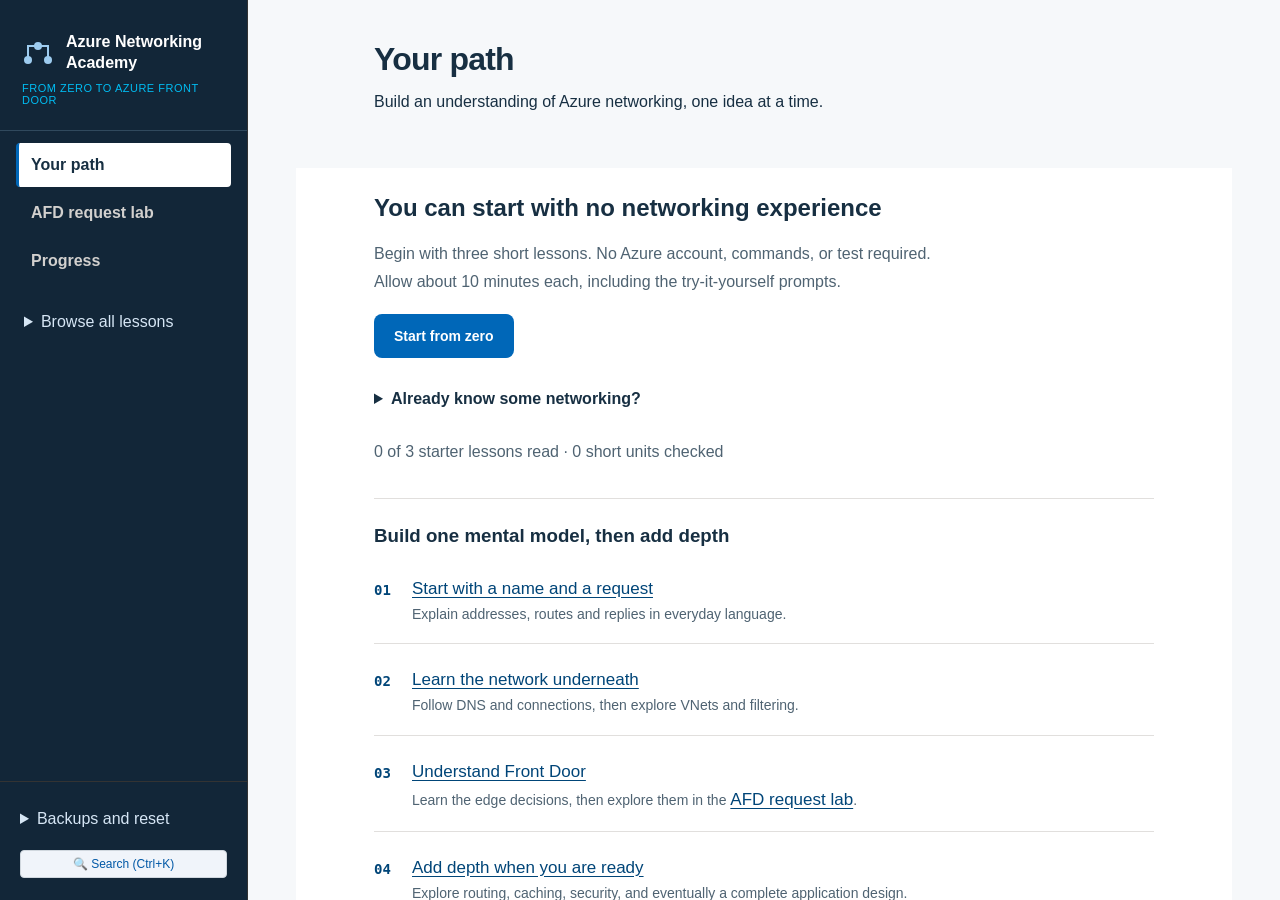
==== commit 341421de: "feat: redesign academy as a beginner-first networking field guide Add 63 complete units, exact learn" ====
--- a/index.html
+++ b/index.html
@@ -6,14 +6,18 @@
     <meta http-equiv="Content-Security-Policy" content="default-src 'self'; script-src 'self'; style-src 'self' 'unsafe-inline'; img-src 'self' data:; font-src 'self'; connect-src 'self'; object-src 'none'; base-uri 'self'; form-action 'self'">
     <meta name="referrer" content="strict-origin-when-cross-origin">
     <meta name="theme-color" content="#0078d4">
-    <title>Azure Networking Academy — L100 to L300</title>
+    <title>Azure Networking Academy — From zero to Front Door</title>
     <link rel="manifest" href="manifest.webmanifest">
-    <link rel="stylesheet" href="css/styles.css?v=2026-10-diagrams-1">
-    <link rel="stylesheet" href="css/learning.css?v=2026-10-diagrams-1">
-    <link rel="stylesheet" href="css/diagrams.css?v=2026-10-diagrams-1">
+    <link rel="stylesheet" href="css/styles.css?v=2026-10-fieldguide-3">
+    <link rel="stylesheet" href="css/learning.css?v=2026-10-fieldguide-3">
+    <link rel="stylesheet" href="css/diagrams.css?v=2026-10-fieldguide-3">
     <link rel="icon" href="icons/app-icon.svg" type="image/svg+xml">
 </head>
-<body>
+<!-- Direction contract: a calm networking field guide, not a dashboard. Read/Operate
+     mode: one concept, one causal visual, one action, then feedback. Light paper,
+     navy structure, Azure-blue actions, restrained rules, no decorative animation.
+     Technical references remain available without competing with the next step. -->
+<body class="field-guide">
     <a href="#content" class="skip-link">Skip to main content</a>
     <button id="mobileNavToggle" class="mobile-nav-toggle" aria-label="Open navigation" aria-controls="sidebar" aria-expanded="false">☰</button>
     <button id="navBackdrop" class="nav-backdrop" type="button" data-app-action="close-mobile-nav" aria-label="Close navigation" hidden></button>
@@ -23,10 +27,10 @@
             <button id="mobileNavClose" class="sidebar-close" type="button" data-app-action="close-mobile-nav" aria-label="Close navigation" title="Close navigation">×</button>
             <div class="sidebar-header">
                 <div class="logo">
-                    <span class="logo-icon">🌐</span>
+                    <svg class="logo-icon" width="32" height="32" viewBox="0 0 32 32" aria-hidden="true"><path d="M6 23V9h20v14" fill="none" stroke="currentColor" stroke-width="2"/><circle cx="6" cy="23" r="4" fill="currentColor"/><circle cx="26" cy="23" r="4" fill="currentColor"/><circle cx="16" cy="9" r="4" fill="currentColor"/></svg>
                     <h1>Azure Networking<br>Academy</h1>
                 </div>
-                <p class="tagline">L100 → L300 | Foundations to Advanced</p>
+                <p class="tagline">From zero to Azure Front Door</p>
             </div>
 
             <div class="progress-overview">
@@ -37,34 +41,36 @@
             </div>
 
             <div class="workspace-nav" aria-label="Learning destinations">
-                <a href="#start" data-destination="start">Level 0: Start here</a>
-                <a href="#today" data-destination="today">Today</a>
-                <a href="#learn" data-destination="learn">Learn</a>
-                <a href="#practice" data-destination="practice">Practice</a>
+                <a href="#today" data-destination="today">Your path</a>
                 <a href="#visual-lab" data-destination="visual-lab">AFD request lab</a>
-                <a href="#build" data-destination="build">Build</a>
-                <a href="#more" data-destination="more">Progress and settings</a>
-            </div>
-
+                <a href="#more" data-destination="more">Progress</a>
+            </div>
+
+            <details class="curriculum-nav">
+                <summary>Browse all lessons</summary>
+                <a class="starter-link" href="#start?lesson=0">Level 0: Start from zero</a>
             <div class="nav-section">
-                <h3 class="nav-level level-100">⬡ Level 100 — Foundations</h3>
+                <h2 class="nav-level level-100">Foundations</h2>
                 <ul id="nav-level-100"></ul>
             </div>
             <div class="nav-section">
-                <h3 class="nav-level level-200">⬡ Level 200 — Intermediate</h3>
+                <h2 class="nav-level level-200">Azure networking</h2>
                 <ul id="nav-level-200"></ul>
             </div>
             <div class="nav-section">
-                <h3 class="nav-level level-300">⬡ Level 300 — Advanced</h3>
+                <h2 class="nav-level level-300">Deeper understanding</h2>
                 <ul id="nav-level-300"></ul>
             </div>
+            </details>
 
             <div class="sidebar-footer">
-                <button id="openSearch" class="btn-search" title="Search (Ctrl+K)" aria-label="Search modules and topics">🔍 Search (Ctrl+K)</button>
+                <details class="backup-controls"><summary>Backups and reset</summary>
                 <button id="resetProgress" class="btn-reset" title="Reset all progress" aria-label="Reset all progress">↺ Reset Progress</button>
                 <button id="exportProgress" class="btn-export" title="Export progress" aria-label="Export progress">⬇ Export</button>
                 <button id="importProgress" class="btn-import" title="Import progress" aria-label="Import progress">⬆ Import</button>
                 <input type="file" id="importFile" accept=".json" style="display:none">
+                </details>
+                <button id="openSearch" class="btn-search" title="Search (Ctrl+K)" aria-label="Search modules and topics">🔍 Search (Ctrl+K)</button>
             </div>
         </nav>
 
@@ -75,60 +81,10 @@
             <!-- Dashboard (shown by default) -->
             <div id="dashboard" class="view active">
                 <header class="academy-identity networking-identity">
-                    <div><p class="identity-kicker">From your first request to Azure Front Door</p><h1>Azure Networking Academy</h1></div>
-                    <ol class="identity-rail packet-path" aria-label="Simplified request path"><li>Resolve</li><li>Connect</li><li>Inspect</li><li>Route</li><li>Respond</li></ol>
+                    <div><h1>Your path</h1><p>Build an understanding of Azure networking, one idea at a time.</p></div>
                 </header>
 
                 <section id="masteryDashboard" class="mastery-dashboard" aria-label="Learning route and mastery progress"></section>
-                <details class="study-preferences"><summary>Study preferences</summary><section id="learningPreferences"></section></details>
-
-                <div class="level-cards">
-                    <div class="level-card level-100-card">
-                        <div class="level-card-header">
-                            <span class="level-badge l100">L100</span>
-                            <h2>Foundations</h2>
-                        </div>
-                        <p>Networking fundamentals, OSI model, Azure environment basics, VNets, and IP addressing.</p>
-                        <div class="level-card-progress">
-                            <div class="progress-bar-container"><div class="progress-bar" id="l100Progress"></div></div>
-                            <span id="l100ProgressText">0/4 modules</span>
-                        </div>
-                        <button class="btn-primary" data-app-action="start-level" data-level="100">Start Foundations →</button>
-                    </div>
-
-                    <div class="level-card level-200-card">
-                        <div class="level-card-header">
-                            <span class="level-badge l200">L200</span>
-                            <h2>Intermediate</h2>
-                        </div>
-                        <p>NSGs, DNS, load balancing, Azure Front Door basics, VPN, and network peering.</p>
-                        <div class="level-card-progress">
-                            <div class="progress-bar-container"><div class="progress-bar" id="l200Progress"></div></div>
-                            <span id="l200ProgressText">0/9 modules</span>
-                        </div>
-                        <button class="btn-primary" data-app-action="start-level" data-level="200">Start Intermediate →</button>
-                    </div>
-
-                    <div class="level-card level-300-card">
-                        <div class="level-card-header">
-                            <span class="level-badge l300">L300</span>
-                            <h2>Advanced</h2>
-                        </div>
-                        <p>Front Door deep-dive, WAF, Rules Engine, hub-spoke architecture, hands-on practice.</p>
-                        <div class="level-card-progress">
-                            <div class="progress-bar-container"><div class="progress-bar" id="l300Progress"></div></div>
-                            <span id="l300ProgressText">0/8 modules</span>
-                        </div>
-                        <button class="btn-primary" data-app-action="start-level" data-level="300">Start Advanced →</button>
-                    </div>
-                </div>
-
-                <!-- Progress Tracker -->
-                <div id="progressTracker" class="progress-tracker-section">
-                    <h2>📋 Module Progress Tracker</h2>
-                    <div class="tracker-summary" id="trackerSummary"></div>
-                    <div class="tracker-grid" id="trackerGrid"></div>
-                </div>
             </div>
 
             <!-- Module View (shown when a module is selected) -->
@@ -144,39 +100,12 @@
                     </div>
                 </div>
 
-                <section id="masteryPanel" class="mastery-panel" aria-label="Module outcome and mastery evidence" hidden></section>
-                <div class="beginner-toolbar">
-                    <nav class="beginner-tabs" aria-label="Beginner lesson tools">
-                        <button type="button" class="btn-secondary" data-app-action="switch-tab" data-tab="learn">Read</button>
-                        <button type="button" class="btn-secondary" data-app-action="switch-tab" data-tab="diagrams">See it</button>
-                        <button type="button" class="btn-secondary" data-app-action="switch-tab" data-tab="interactive">Try it</button>
-                    </nav>
-                    <button id="experienceToggle" type="button" class="btn-secondary" data-beginner-action="toggle">Use full learning tools</button>
-                </div>
-
-                <div id="moduleModeBar" class="module-mode-bar" hidden>
-                    <div class="module-mode-switch" role="group" aria-label="Module navigation mode">
-                        <button type="button" data-app-action="set-module-mode" data-module-mode="guided" aria-pressed="true">Guided</button>
-                        <button type="button" data-app-action="set-module-mode" data-module-mode="browse" aria-pressed="false">Browse</button>
-                    </div>
-                    <nav class="guided-stepper" aria-label="Guided module steps">
-                        <button type="button" data-app-action="switch-tab" data-tab="learn"><span>1</span>Understand</button>
-                        <button type="button" data-app-action="switch-tab" data-tab="diagrams"><span>2</span>Visualize</button>
-                        <button type="button" data-app-action="switch-tab" data-tab="interactive"><span>3</span>Practice</button>
-                        <button type="button" data-app-action="switch-tab" data-tab="quiz"><span>4</span>Check</button>
-                        <button type="button" data-app-action="switch-tab" data-tab="lab"><span>5</span>Build</button>
-                        <button type="button" data-app-action="open-evidence" data-evidence-target="transfer"><span>6</span>Transfer</button>
-                        <button type="button" data-app-action="open-evidence" data-evidence-target="review"><span>7</span>Review</button>
-                    </nav>
-                </div>
-
-                <div class="module-tabs">
-                    <button class="tab active" data-tab="learn" data-app-action="switch-tab">📖 Learn</button>
-                    <button class="tab" data-tab="diagrams" data-app-action="switch-tab">📊 Diagrams</button>
-                    <button class="tab" data-tab="interactive" data-app-action="switch-tab">🔬 Interactive</button>
-                    <button class="tab" data-tab="quiz" data-app-action="switch-tab">✅ Quiz</button>
-                    <button class="tab" data-tab="lab" data-app-action="switch-tab">🧪 Lab</button>
-                </div>
+                <section id="unitHeading" class="unit-heading" aria-label="Current learning unit"></section>
+                <nav class="lesson-steps" aria-label="Lesson steps">
+                    <button type="button" data-app-action="switch-tab" data-tab="learn">1 Learn</button>
+                    <button type="button" data-app-action="switch-tab" data-tab="try">2 Try it</button>
+                    <button type="button" data-app-action="switch-tab" data-tab="check">3 Quick check</button>
+                </nav>
 
                 <div class="module-workspace">
                     <details id="sectionOutline" class="section-outline" hidden>
@@ -186,15 +115,43 @@
                     <div class="module-content">
                         <div id="tab-learn" class="tab-content active"></div>
                         <div id="tab-diagrams" class="tab-content"></div>
+                        <div id="tab-try" class="tab-content"></div>
                         <div id="tab-interactive" class="tab-content"></div>
+                        <div id="tab-check" class="tab-content">
+                            <div id="quickCheckHost"></div>
+                            <div id="coachingHost"></div>
+                            <details id="furtherStudy" class="further-study">
+                                <summary>Go deeper (optional)</summary>
+                                <p>These tools are for extra practice, not requirements for finishing the reading.</p>
+                                <div class="learning-actions">
+                                    <button type="button" class="btn-secondary" data-app-action="switch-tab" data-tab="quiz">Full module quiz</button>
+                                    <button type="button" class="btn-secondary" data-app-action="switch-tab" data-tab="lab">Case practice and optional Azure lab</button>
+                                    <button type="button" class="btn-secondary" data-app-action="open-evidence" data-evidence-target="transfer">Record an applied explanation</button>
+                                    <button type="button" class="btn-secondary" data-app-action="open-evidence" data-evidence-target="review">Review schedule</button>
+                                </div>
+                                <section id="masteryPanel" class="mastery-panel" aria-label="Optional skill evidence" hidden></section>
+                            </details>
+                        </div>
                         <div id="tab-quiz" class="tab-content"></div>
                         <div id="tab-lab" class="tab-content"></div>
+                        <div id="tab-reference" class="tab-content"></div>
+                        <button id="nextLessonStep" type="button" class="btn-primary" data-app-action="switch-tab" data-tab="try">Continue to Try it</button>
+                        <details class="unit-reference-access">
+                            <summary>Reference and extra practice</summary>
+                            <p>The full technical material is here when you need more depth. It is not required before your next unit.</p>
+                            <div class="learning-actions">
+                                <button type="button" class="btn-secondary" data-app-action="switch-tab" data-tab="reference">Full module reference</button>
+                                <button type="button" class="btn-secondary" data-app-action="switch-tab" data-tab="interactive">Extra exercises</button>
+                                <button type="button" class="btn-secondary" data-app-action="switch-tab" data-tab="quiz">Full module quiz</button>
+                                <button type="button" class="btn-secondary" data-app-action="switch-tab" data-tab="lab">Optional case and Azure lab</button>
+                            </div>
+                        </details>
                     </div>
                 </div>
 
                 <div class="module-navigation">
                     <button class="btn-secondary" id="prevModule" data-app-action="prev-module">← Previous Module</button>
-                    <button class="btn-primary" id="completeModule" data-app-action="complete-module">Check my progress</button>
+                    <button class="btn-primary" id="completeModule" data-app-action="complete-module">Done reading</button>
                     <button class="btn-secondary" id="nextModule" data-app-action="next-module">Next Module →</button>
                 </div>
             </div>
@@ -202,11 +159,9 @@
     </div>
 
     <nav class="bottom-nav" aria-label="Primary navigation">
-        <button type="button" class="bottom-nav-item active" data-app-action="navigate-destination" data-destination="today"><span aria-hidden="true">⌂</span><span>Today</span></button>
-        <button type="button" class="bottom-nav-item" data-app-action="navigate-destination" data-destination="learn"><span aria-hidden="true">≡</span><span>Learn</span></button>
-        <button type="button" class="bottom-nav-item" data-app-action="navigate-destination" data-destination="practice"><span aria-hidden="true">✓</span><span>Practice</span></button>
-        <button type="button" class="bottom-nav-item" data-app-action="navigate-destination" data-destination="build"><span aria-hidden="true">◇</span><span>Build</span></button>
-        <button type="button" class="bottom-nav-item" data-app-action="navigate-destination" data-destination="more"><span aria-hidden="true">•••</span><span>More</span></button>
+        <button type="button" class="bottom-nav-item active" data-app-action="navigate-destination" data-destination="today"><span>Your path</span></button>
+        <button type="button" class="bottom-nav-item" data-app-action="navigate-destination" data-destination="visual-lab"><span>AFD lab</span></button>
+        <button type="button" class="bottom-nav-item" data-app-action="navigate-destination" data-destination="more"><span>Progress</span></button>
     </nav>
 
     <!-- Toast Notification -->
@@ -237,24 +192,26 @@
     </dialog>
 
     <!-- Scripts -->
-    <script src="js/progress.js?v=2026-10-diagrams-1"></script>
-    <script src="js/ui-state.js?v=2026-10-diagrams-1"></script>
-    <script src="js/today-engine.js?v=2026-10-diagrams-1"></script>
-    <script src="js/modules-100.js?v=2026-10-diagrams-1"></script>
-    <script src="js/modules-200.js?v=2026-10-diagrams-1"></script>
-    <script src="js/modules-300.js?v=2026-10-diagrams-1"></script>
-    <script src="js/modules-extras.js?v=2026-10-diagrams-1"></script>
-    <script src="js/mastery-content.js?v=2026-10-diagrams-1"></script>
-    <script src="js/learning-content.js?v=2026-10-diagrams-1"></script>
-    <script src="js/quiz-engine.js?v=2026-10-diagrams-1"></script>
-    <script src="js/interactive.js?v=2026-10-diagrams-1"></script>
-    <script src="js/lab-engine.js?v=2026-10-diagrams-1"></script>
-    <script src="js/diagram-models.js?v=2026-10-diagrams-1"></script>
-    <script src="js/diagram-afd.js?v=2026-10-diagrams-1"></script>
-    <script src="js/diagrams.js?v=2026-10-diagrams-1"></script>
-    <script src="js/mastery-engine.js?v=2026-10-diagrams-1"></script>
-    <script src="js/learning-engine.js?v=2026-10-diagrams-1"></script>
-    <script src="js/beginner.js?v=2026-10-diagrams-1"></script>
-    <script src="js/app.js?v=2026-10-diagrams-1"></script>
+    <script src="js/progress.js?v=2026-10-fieldguide-3"></script>
+    <script src="js/ui-state.js?v=2026-10-fieldguide-3"></script>
+    <script src="js/today-engine.js?v=2026-10-fieldguide-3"></script>
+    <script src="js/modules-100.js?v=2026-10-fieldguide-3"></script>
+    <script src="js/modules-200.js?v=2026-10-fieldguide-3"></script>
+    <script src="js/modules-300.js?v=2026-10-fieldguide-3"></script>
+    <script src="js/modules-extras.js?v=2026-10-fieldguide-3"></script>
+    <script src="js/mastery-content.js?v=2026-10-fieldguide-3"></script>
+    <script src="js/learning-content.js?v=2026-10-fieldguide-3"></script>
+    <script src="js/quiz-engine.js?v=2026-10-fieldguide-3"></script>
+    <script src="js/interactive.js?v=2026-10-fieldguide-3"></script>
+    <script src="js/lab-engine.js?v=2026-10-fieldguide-3"></script>
+    <script src="js/diagram-models.js?v=2026-10-fieldguide-3"></script>
+    <script src="js/diagram-afd.js?v=2026-10-fieldguide-3"></script>
+    <script src="js/diagrams.js?v=2026-10-fieldguide-3"></script>
+    <script src="js/mastery-engine.js?v=2026-10-fieldguide-3"></script>
+    <script src="js/learning-engine.js?v=2026-10-fieldguide-3"></script>
+    <script src="js/beginner.js?v=2026-10-fieldguide-3"></script>
+    <script src="js/unit-content.js?v=2026-10-fieldguide-3"></script>
+    <script src="js/unit-engine.js?v=2026-10-fieldguide-3"></script>
+    <script src="js/app.js?v=2026-10-fieldguide-3"></script>
 </body>
 </html>
--- a/css/styles.css
+++ b/css/styles.css
@@ -3,18 +3,18 @@
    ============================================ */
 
 :root {
-    --azure-blue: #0078d4;
+    --azure-blue: #0067b8;
     --azure-dark: #004578;
     --azure-light: #deecf9;
     --azure-accent: #00bcf2;
     --l100-color: #107c10;
     --l200-color: #ff8c00;
     --l300-color: #d13438;
-    --bg-primary: #f5f5f5;
+    --bg-primary: #f6f8fa;
     --bg-secondary: #ffffff;
-    --bg-sidebar: #1b1b1f;
-    --text-primary: #323130;
-    --text-secondary: #605e5c;
+    --bg-sidebar: #122638;
+    --text-primary: #172f42;
+    --text-secondary: #4f6372;
     --text-sidebar: #d2d0ce;
     --border-color: #e1dfdd;
     --success: #107c10;
@@ -37,6 +37,8 @@
 
 .sr-only {
     position: absolute !important;
+    top: 0 !important;
+    left: 0 !important;
     width: 1px !important;
     height: 1px !important;
     padding: 0 !important;
@@ -65,6 +67,7 @@
 #app {
     display: flex;
     height: 100vh;
+    height: 100dvh;
     overflow: hidden;
 }
 
@@ -279,8 +282,11 @@
 
 /* ============ MAIN CONTENT ============ */
 #content {
+    position: relative;
     flex: 1;
     min-width: 0;
+    min-height: 0;
+    overscroll-behavior-y: contain;
     overflow-y: auto;
     overflow-x: hidden;
     padding: 0;
@@ -1894,7 +1900,7 @@
 .today-evidence button { margin-left: auto; border: 0; background: transparent; color: var(--azure-blue); font: inherit; font-weight: 700; cursor: pointer; }
 
 @media (max-width: 768px) {
-    .academy-identity { min-height: 72px; height: 72px; margin: 0 -14px; padding: 8px 14px; grid-template-columns: minmax(130px, 0.9fr) minmax(0, 1.1fr); gap: 8px; }
+    .academy-identity { min-height: 72px; height: auto; margin: 0 -14px; padding: 18px 14px; grid-template-columns: minmax(0, 1fr); gap: 8px; }
     .academy-identity h1 { font-size: 17px; }
     .identity-kicker { margin-bottom: 3px; font-size: 8px; }
     .identity-rail { min-width: 0; overflow: hidden; }
--- a/css/learning.css
+++ b/css/learning.css
@@ -2,25 +2,155 @@
     --learning-accent: var(--azure-blue);
 }
 
-.beginner-toolbar {
-    display: flex;
-    flex-wrap: wrap;
-    align-items: center;
-    justify-content: space-between;
-    gap: 12px;
-    padding: 14px 24px;
-}
-.beginner-tabs { display: none; gap: 8px; flex-wrap: wrap; }
-.beginner-mode .beginner-tabs { display: flex; }
-.beginner-mode #masteryPanel,
-.beginner-mode #moduleModeBar,
-.beginner-mode .module-tabs,
-.beginner-mode #sectionOutline,
-.beginner-mode .level-cards,
-.beginner-mode #progressTracker,
-.beginner-mode .progress-overview,
-.beginner-mode .identity-rail { display: none !important; }
-.beginner-mode .module-workspace { display: block; }
+.field-guide { font-size: 16px; }
+.field-guide [hidden] { display: none !important; }
+.field-guide .logo-icon { flex: 0 0 32px; color: #9dccf0; }
+.field-guide .sidebar-header { padding: 32px 22px 24px; border-bottom: 1px solid #30495d; }
+.field-guide .workspace-nav { padding-block: 14px; }
+.field-guide .workspace-nav a { min-height: 48px; padding: 14px 22px; font-size: 15px; }
+.field-guide .curriculum-nav { margin-top: 4px; }
+.field-guide .module-icon, .field-guide .search-icon { display: none; }
+.field-guide .nav-level { letter-spacing: 0; }
+.field-guide .module-header { padding: 22px 36px 14px; border-bottom: 0; background: #fff; gap: 12px; }
+.field-guide #moduleTitle { font-size: 18px; font-weight: 600; line-height: 1.35; }
+.field-guide :is(#moduleTitle, #unitTitle, #destinationTitle):focus { outline: none; box-shadow: none; }
+.field-guide .module-level-badge { color: var(--text-secondary); background: transparent !important; padding: 0; }
+.field-guide .module-progress-indicator { font-size: 13px; color: var(--text-secondary); }
+.field-guide .unit-heading { max-width: 70ch; margin-inline: auto; padding: 12px 0 22px; }
+.field-guide .unit-managed .module-progress-indicator { display: none; }
+.field-guide .unit-heading:empty { display: none; }
+.field-guide #unitTitle { max-width: 32ch; font-size: clamp(24px, 3vw, 34px); line-height: 1.2; letter-spacing: -.025em; font-weight: 650; }
+.field-guide .unit-picker { margin-top: 14px; max-width: 650px; font-size: 14px; }
+.field-guide .unit-picker summary { cursor: pointer; min-height: 36px; padding-block: 8px; color: var(--text-secondary); }
+.field-guide .unit-picker ol { list-style: none; padding: 8px 0; border-top: 1px solid var(--border-color); }
+.field-guide .unit-picker button { border: 0; background: none; text-align: left; font: inherit; color: var(--azure-dark); padding: 12px 4px; min-height: 44px; cursor: pointer; }
+.field-guide .unit-picker [aria-current] { font-weight: 700; text-decoration: underline; text-underline-offset: 5px; }
+.field-guide .lesson-steps { padding-inline: 36px; justify-content: center; }
+.field-guide .lesson-steps button { flex: 0 1 200px; }
+.field-guide .lesson-steps button[aria-current] { background: transparent; }
+.field-guide .module-content { max-width: 960px; margin-inline: auto; padding: 32px 40px 64px; }
+.field-guide .unit-lesson, .field-guide .unit-check, .field-guide .unit-activity { max-width: 70ch; margin-inline: auto; }
+.field-guide .unit-lesson > p, .field-guide .unit-example p, .field-guide .unit-detail p { margin-bottom: 18px; line-height: 1.8; }
+.field-guide .unit-detail { margin-top: 28px; }
+.field-guide .unit-detail h3 { margin-bottom: 14px; }
+.field-guide .unit-outcome { font-size: 19px; line-height: 1.6; font-weight: 600; }
+.field-guide .unit-example { border-block: 1px solid #ccd9e2; padding-block: 22px 8px; margin-block: 28px; }
+.field-guide .unit-example h3 { font-size: 18px; margin-bottom: 10px; }
+.field-guide .unit-takeaway { margin-block: 24px; }
+.field-guide .unit-lesson #doneReadingInline { margin: 4px 0 16px; }
+.field-guide .unit-lesson .learning-meta { font-size: 13px; max-width: 64ch; }
+.field-guide .unit-managed .module-navigation { display: none; }
+.unit-reference-access { display: none; }
+.field-guide .unit-managed .unit-reference-access { display: block; margin-top: 40px; border-top: 1px solid var(--border-color); }
+.field-guide .unit-reference-access > summary, .field-guide .unit-records > summary { min-height: 48px; padding-block: 16px; cursor: pointer; }
+.field-guide .unit-reference-access > p { font-size: 14px; color: var(--text-secondary); line-height: 1.6; margin-bottom: 16px; }
+.field-guide .unit-question { border: 0; border-top: 1px solid #ccd9e2; margin-block: 26px; padding-top: 20px; min-width: 0; }
+.field-guide .unit-question legend { float: left; width: 100%; margin-bottom: 16px; font-weight: 600; line-height: 1.6; }
+.field-guide .unit-question legend + label { clear: both; }
+.field-guide .unit-question .learning-choice { border: 1px solid #c4d2dd; border-radius: 4px; padding: 12px 14px; min-height: 48px; margin-block: 8px; background: #fff; line-height: 1.55; cursor: pointer; }
+.field-guide .unit-question .learning-choice:has(input:checked) { background: #eaf3fa; border-color: var(--azure-blue); }
+.field-guide .unit-question input { accent-color: var(--azure-blue); width: 18px; height: 18px; flex: 0 0 18px; margin-top: 3px; }
+.field-guide .unit-feedback { line-height: 1.7; margin-top: 14px; color: var(--azure-dark); }
+.field-guide .unit-feedback:empty { margin: 0; }
+.field-guide .unit-explanation { margin-block: 40px; border-block: 1px solid var(--border-color); padding-block: 24px; }
+.field-guide .unit-explanation h3 { margin-bottom: 16px; }
+.field-guide .unit-explanation label { line-height: 1.7; }
+.field-guide .unit-explanation textarea { display: block; width: 100%; font: inherit; line-height: 1.7; padding: 14px; border: 1px solid #8a9eae; border-radius: 4px; margin-block: 16px; resize: vertical; }
+.field-guide .unit-explanation details { line-height: 1.7; margin-bottom: 18px; }
+.field-guide .unit-explanation summary { cursor: pointer; min-height: 44px; padding-block: 10px; }
+.field-guide #unitContinue .btn-primary { margin-top: 18px; }
+.field-guide .unit-check > p, .field-guide .unit-activity > p { line-height: 1.7; margin-top: 12px; }
+.field-guide .unit-activity { margin-block: 32px; }
+.field-guide .academy-identity { display: block; height: auto; min-height: 0; padding: 40px 0 24px; border: 0; background: none; box-shadow: none; max-width: 52rem; margin-inline: auto; }
+.field-guide .academy-identity h1 { font-size: 32px; line-height: 1.2; letter-spacing: -.025em; margin-bottom: 10px; }
+.field-guide .academy-identity p { font: inherit; line-height: 1.7; max-width: 65ch; }
+.field-guide .beginner-welcome { padding: 24px 0; }
+.field-guide .beginner-welcome h2 { font-size: 24px; line-height: 1.35; }
+.field-guide .beginner-welcome > p { max-width: 65ch; margin-block: 16px; }
+.field-guide .resume-detail { border-top: 1px solid var(--border-color); padding-top: 22px; }
+.field-guide .beginner-route { border-top: 1px solid var(--border-color); margin-top: 32px; padding-top: 26px; }
+.field-guide .beginner-route ol { list-style: none; padding-left: 0; }
+.field-guide .beginner-route li { padding-block: 18px; border-bottom: 1px solid var(--border-color); border-radius: 0; background: none; }
+.field-guide .beginner-route a { font-size: 17px; }
+.field-guide .beginner-route small { font-size: 14px; line-height: 1.6; }
+.field-guide .route-number { background: transparent; color: var(--text-secondary); font: inherit; font-size: 15px; font-weight: 500; line-height: 1.6; }
+.field-guide .unit-progress { max-width: 70ch; line-height: 1.7; margin-block: 26px 36px; }
+.field-guide .unit-progress > p { margin-block: 18px; }
+.field-guide .unit-counts { display: grid; grid-template-columns: repeat(4, 1fr); border-block: 1px solid var(--border-color); padding-block: 20px; gap: 16px; margin-block: 24px; }
+.field-guide .unit-counts dt { font-size: 13px; color: var(--text-secondary); }
+.field-guide .unit-counts dd { font-size: 30px; font-weight: 600; margin: 0; }
+.field-guide .starter-visual { margin-block: 28px; padding-block: 24px; border-block: 1px solid var(--border-color); }
+.field-guide .starter-visual h3 { margin-bottom: 18px; }
+.field-guide .starter-conditions { display: flex; flex-wrap: wrap; gap: 10px; }
+.field-guide .starter-conditions [aria-pressed=true] { background: var(--azure-dark); color: #fff; }
+.field-guide .starter-nodes { display: grid; grid-template-columns: repeat(4, 1fr); gap: 12px; list-style: none; padding: 0; margin-block: 24px; }
+.field-guide .starter-nodes li { min-width: 0; padding: 14px; border: 1px solid #9fb7c9; background: #fff; line-height: 1.5; }
+.field-guide .starter-nodes span { display: block; color: var(--text-secondary); font-size: 13px; margin-bottom: 8px; }
+.field-guide .starter-nodes [data-state=unused] { border-style: dashed; color: var(--text-secondary); background: transparent; }
+.field-guide #starterVisualOutcome { font-weight: 500; }
+.field-guide .unit-records { margin-top: 24px; }
+.field-guide .unit-records ol { list-style: none; padding: 0; }
+.field-guide .unit-records li { padding-block: 14px; border-top: 1px solid var(--border-color); }
+.field-guide .unit-records small { display: block; }
+.field-guide .learning-group { border-radius: 0; box-shadow: none; }
+.field-guide .learning-group > summary { cursor: pointer; }
+.field-guide .concept-box, .field-guide .warning-box, .field-guide .tip-box,
+.field-guide .quiz-explanation, .field-guide .review-evidence { border-left: 0; border-radius: 4px; }
+.field-guide .learning-feedback[data-state] { border-left: 0; padding: 10px 0; }
+
+@media (min-width: 900px) {
+    .field-guide #sidebar { width: 248px; min-width: 248px; }
+}
+@media (max-width: 768px) {
+    .field-guide .module-header { padding: 22px 18px 12px; flex-wrap: wrap; }
+    .field-guide .module-progress-indicator { width: 100%; text-align: left; }
+    .field-guide .unit-heading { padding: 12px 18px 18px; }
+    .field-guide .lesson-steps { padding-inline: 12px; }
+    .field-guide .lesson-steps button { flex: 1; font-size: 14px; }
+    .field-guide .module-content { padding: 24px 18px 96px; }
+    .field-guide .academy-identity { padding: 24px 14px 18px; margin: 0; }
+    .field-guide .academy-identity h1 { font-size: 28px; }
+    .field-guide .beginner-welcome { padding: 18px 0; }
+    .field-guide .beginner-welcome h2 { font-size: 23px; }
+    .field-guide .unit-counts { grid-template-columns: repeat(2, 1fr); }
+    .field-guide .starter-nodes { grid-template-columns: repeat(2, 1fr); }
+    .field-guide .unit-lesson > p { line-height: 1.75; }
+}
+@media print {
+    .field-guide #app { height: auto; overflow: visible; }
+    .field-guide #content { overflow: visible; }
+    .field-guide .unit-reference-access, .field-guide .unit-picker { display: none; }
+}
+
+.progress-overview { display: none; }
+.curriculum-nav { margin: 18px 0; }
+.curriculum-nav > summary, .starter-link { display: block; padding: 14px 24px; cursor: pointer; color: #d6e6f5; }
+.curriculum-nav > summary { display: list-item; margin-inline: 24px; padding-inline: 0; }
+.curriculum-nav .nav-level { color: #b9cddd; font-size: 14px; }
+#sidebar .nav-time { font-size: 12px; color: #c1c1cb; }
+.lesson-steps { display: flex; padding: 0 24px; border-bottom: 1px solid var(--border-color); background: var(--bg-secondary); }
+.lesson-steps button { flex: 1; min-width: 0; min-height: 48px; padding: 12px 6px; border: 0; border-bottom: 3px solid transparent; background: transparent; color: var(--text-secondary); font: inherit; font-weight: 600; cursor: pointer; }
+.lesson-steps button[aria-current="step"] { color: var(--azure-dark); border-bottom-color: var(--azure-blue); background: var(--azure-light); }
+.lesson-steps button:hover { background: var(--azure-light); }
+.lesson-steps button:focus-visible, .learning-actions button:focus-visible, summary:focus-visible { outline: 3px solid var(--azure-blue); outline-offset: 2px; }
+.workflow-prototype .module-workspace { display: block; }
+.workflow-prototype .module-content { max-width: 80ch; margin-inline: auto; padding: 24px; }
+.workflow-prototype .section-outline { position: static; max-height: none; margin: 20px 24px 0; }
+.workflow-prototype .module-navigation { position: static; display: flex; height: auto; flex-wrap: wrap; padding: 20px 24px; }
+.workflow-prototype #prevModule, .workflow-prototype #nextModule { width: auto; height: auto; min-height: 44px; padding: 10px 14px; font-size: 14px; white-space: normal; }
+.workflow-prototype #prevModule::before, .workflow-prototype #nextModule::before { content: none; }
+.module-navigation #completeModule { display: none; }
+#tab-learn.active ~ #nextLessonStep { margin-top: 24px; }
+.further-study { margin-block: 32px; padding-block: 20px; border-block: 1px solid var(--border-color); }
+.further-study > summary, .learning-group > summary, .placement-choice > summary { min-height: 44px; padding-block: 12px; font-weight: 600; cursor: pointer; }
+.further-study .learning-actions { margin-block: 16px; }
+.bottom-nav { grid-template-columns: repeat(3, minmax(0, 1fr)); }
+.placement-choice { margin-top: 20px; }
+.placement-choice p { margin-block: 12px; }
+.backup-controls > summary { min-height: 44px; padding-block: 12px; color: #d6e6f5; cursor: pointer; }
+.beginner-welcome.today-primary { border-right: 0; }
+.beginner-opening .resume-section { display: inline-block; margin-block: 12px; }
+#doneReadingInline { margin-block: 24px; }
 .beginner-welcome { max-width: 52rem; margin-inline: auto; }
 .beginner-welcome .btn-secondary { margin-top: 12px; }
 .beginner-welcome p, .starter-lesson p { line-height: 1.75; }
@@ -32,7 +162,6 @@
     grid-template-columns: repeat(2, minmax(0, 1fr));
     gap: 12px;
     padding: 16px 16px 16px 36px;
-    border-left: 3px solid var(--azure-blue);
     background: var(--bg-secondary);
     line-height: 1.6;
 }
@@ -44,10 +173,14 @@
 }
 #beginnerCheck fieldset { margin: 18px 0; padding: 12px; border: 1px solid var(--border-color); }
 #beginnerCheck legend { padding: 0 8px; font-weight: 600; }
-.beginner-toolbar button { min-height: 44px; white-space: normal; }
 @media (max-width: 480px) {
     .beginner-path { grid-template-columns: 1fr; }
-    .beginner-toolbar { padding-inline: 14px; }
+    .lesson-steps { padding-inline: 6px; }
+    .lesson-steps button { font-size: 14px; }
+    .workflow-prototype .module-content { padding: 24px 20px; }
+    .workflow-prototype #moduleTitle { font-size: 20px; line-height: 1.3; white-space: normal; }
+    .workflow-prototype .module-progress-indicator { font-size: 12px; }
+    .workflow-prototype .module-header { padding: 16px 20px; }
 }
 
 #masteryDashboard {
--- a/css/diagrams.css
+++ b/css/diagrams.css
@@ -2,7 +2,7 @@
 .diagrams-wrapper { display: flex; flex-direction: column; gap: 32px; }
 .visual-diagram {
     --trace-request: var(--azure-blue);
-    --trace-response: var(--success);
+    --trace-response: #087f8c;
     --trace-config: var(--text-secondary);
     --trace-blocked: var(--error);
     margin-block: 20px;
@@ -19,9 +19,18 @@
 }
 .visual-diagram *, .request-lab * { box-sizing: border-box; min-width: 0; }
 .visual-diagram [hidden] { display: none !important; }
-.diagram-heading { display: flex; align-items: flex-start; justify-content: space-between; gap: 20px; padding: 24px; border-bottom: 1px solid var(--border-color); }
+.diagram-heading { display: flex; align-items: flex-start; justify-content: space-between; gap: 20px; padding: 20px 24px 14px; border-bottom: 1px solid var(--border-color); }
 .diagram-heading h3 { margin: 0 0 10px; color: var(--text-primary); font-size: 22px; line-height: 1.25; letter-spacing: -.3px; }
 .diagram-heading p { margin: 0; max-width: 70ch; line-height: 1.6; }
+.diagram-scenario-label { color: var(--text-secondary); font-size: 14px; }
+.diagram-entry { display: none; }
+.diagram-compact-relationship { padding: 12px 16px; }
+.diagram-compact-relationship .diagram-connection { border: 0; padding: 0; font-size: 16px; }
+.diagram-compact-relationship > strong { font-size: 16px; line-height: 1.5; }
+.diagram-compact-relationship > p { margin: 6px 0 0; font-size: 14px; line-height: 1.5; }
+.diagram-full-visual { border-top: 1px solid var(--border-color); }
+.diagram-full-visual > summary { padding-inline: 16px; }
+.diagram-full-visual > .diagram-list-view { display: none; }
 .diagram-eyebrow { margin: 0 0 8px !important; color: var(--azure-dark); font: 600 12px/1.4 Consolas, 'Courier New', monospace; letter-spacing: .5px; text-transform: uppercase; }
 .diagram-format-label { flex: 0 0 auto; color: var(--text-secondary); font-size: 12px; line-height: 1.6; }
 .diagram-settings { display: flex; flex-wrap: wrap; gap: 12px; padding: 20px 24px; align-items: end; }
@@ -32,9 +41,7 @@
 .diagram-predict-toggle input { width: 18px; height: 18px; accent-color: var(--azure-blue); }
 .diagram-setting-notice { margin: 0; padding: 0 24px 12px; color: var(--azure-dark); font-size: 14px; line-height: 1.5; }
 .diagram-setting-notice:empty { display: none; }
-.diagram-scenario { margin: 0 24px 16px; padding: 14px 16px; border: 1px solid var(--border-color); border-radius: 6px; background: var(--azure-light); }
-.diagram-scenario strong { display: block; margin-bottom: 4px; }
-.diagram-scenario p { margin: 0; font-size: 14px; line-height: 1.6; }
+.diagram-scenario { margin: 0; font-size: 14px; line-height: 1.6; }
 .diagram-view-bar { display: flex; flex-wrap: wrap; align-items: center; justify-content: space-between; gap: 12px; padding: 8px 24px; }
 .diagram-view-switch { display: flex; gap: 4px; }
 .visual-diagram button { min-height: 44px; padding: 10px 14px; border: 1px solid var(--border-color); border-radius: 6px; background: var(--bg-secondary); color: var(--text-primary); font: inherit; font-size: 14px; cursor: pointer; }
@@ -42,11 +49,12 @@
 .visual-diagram button[aria-pressed="true"] { border-color: var(--azure-blue); background: var(--azure-light); color: var(--azure-dark); }
 .visual-diagram button:disabled { color: var(--text-secondary); cursor: default; background: var(--bg-primary); }
 .visual-diagram button:focus-visible, .visual-diagram select:focus-visible, .visual-diagram summary:focus-visible, .diagram-map:focus-visible { outline: 3px solid var(--azure-blue); outline-offset: 3px; }
-.diagram-key { display: flex; gap: 8px 16px; flex-wrap: wrap; margin: 0 !important; padding: 0 !important; list-style: none; }
+.diagram-key { display: flex; gap: 8px 16px; flex-wrap: wrap; margin: 0 !important; padding: 12px 24px !important; list-style: none; }
+.diagram-key:empty { display: none; }
 .diagram-key li { display: flex; align-items: center; gap: 6px; margin: 0 !important; color: var(--text-secondary); font-size: 12px; }
 .diagram-key-line { display: block; width: 24px; border-top: 2px solid var(--trace-request); }
 .diagram-key-line.trace-response { border-color: var(--trace-response); border-top-style: dashed; }
-.diagram-key-line.trace-config { border-color: var(--trace-config); border-top-style: dotted; }
+.diagram-key-line.trace-config { border-color: var(--trace-config); border-top-style: dashed; }
 .diagram-key-line.trace-blocked { border: 0; height: 2px; background: repeating-linear-gradient(to right, var(--trace-blocked) 0 8px, transparent 8px 11px, var(--trace-blocked) 11px 13px, transparent 13px 16px); }
 .diagram-map { display: flex; width: 100%; max-width: 100%; max-height: 520px; overflow: auto; padding: 8px; overscroll-behavior-inline: contain; }
 .diagram-map svg.trace-map { flex: none; max-width: none; margin-inline: auto; font-family: 'Segoe UI', Aptos, sans-serif; }
@@ -54,11 +62,14 @@
 .trace-boundary text { fill: var(--text-secondary); font-weight: 500; }
 .trace-node rect { fill: var(--bg-secondary); stroke: var(--border-color); stroke-width: 1.5; }
 .trace-node.is-current rect { fill: var(--azure-light); stroke: var(--azure-blue); stroke-width: 3; }
+.trace-node.is-inactive rect { fill: var(--bg-primary); stroke: var(--text-secondary); stroke-dasharray: 5 4; }
+.trace-lifeline { stroke: var(--text-secondary); stroke-width: 1.5; stroke-dasharray: 5 5; fill: none; }
+.trace-message { fill: var(--text-primary); font-size: 14px; font-weight: 600; }
 .trace-node-title { fill: var(--text-primary); font-weight: 650; }
 .trace-node-detail { fill: var(--text-secondary); }
 .trace-edge path { fill: none; stroke: var(--trace-request); stroke-width: 2; }
 .trace-edge.trace-response path { stroke: var(--trace-response); stroke-dasharray: 8 5; }
-.trace-edge.trace-config path { stroke: var(--trace-config); stroke-dasharray: 2 5; }
+.trace-edge.trace-config path { stroke: var(--trace-config); stroke-dasharray: 4 5; }
 .trace-edge.trace-blocked path { stroke: var(--trace-blocked); stroke-dasharray: 8 3 2 3; }
 .trace-edge.is-current path { stroke-width: 4; }
 .trace-marker-request { fill: var(--trace-request); }
@@ -67,6 +78,19 @@
 .trace-marker-blocked { fill: var(--trace-blocked); }
 .diagram-map-help { margin: 0; padding: 8px 24px 16px; color: var(--text-secondary); font-size: 12px; line-height: 1.5; }
 [data-layout="steps"] > .diagram-map, [data-layout="steps"] > .diagram-map-help, [data-layout="map"] > .diagram-list-view { display: none; }
+[data-layout="evidence"] > .diagram-map, [data-layout="evidence"] > .diagram-map-help, [data-layout="evidence"] > .diagram-list-view,
+[data-layout="map"] > .diagram-evidence { display: none; }
+.diagram-evidence { padding: 16px 24px; }
+.diagram-packet { margin: 0 0 20px; padding: 14px 16px; border: 1px solid var(--border-color); background: var(--azure-light); font-size: 15px; line-height: 1.6; overflow-wrap: anywhere; }
+.diagram-evidence table { width: 100%; margin: 0 0 20px; border-collapse: collapse; font-size: 14px; table-layout: fixed; }
+.diagram-evidence caption { text-align: left; font-weight: 650; margin-bottom: 10px; line-height: 1.6; }
+.diagram-evidence th, .diagram-evidence td { padding: 12px 10px; border-bottom: 1px solid var(--border-color); text-align: left; vertical-align: top; overflow-wrap: anywhere; line-height: 1.55; }
+.diagram-evidence th { background: var(--bg-primary); color: var(--text-secondary); font-weight: 600; }
+.diagram-evidence tr.is-winner td:first-child { font-weight: 700; color: var(--trace-response); }
+.diagram-evidence tr.is-blocked td:first-child { border-left: 3px dashed var(--trace-blocked); }
+.diagram-evidence tr.is-current { background: var(--azure-light); outline: 2px solid var(--azure-blue); outline-offset: -2px; }
+.diagram-evidence-note { font-size: 13px; line-height: 1.65; color: var(--text-secondary); margin: 0; }
+.diagram-print-evidence { display: none; }
 .diagram-path-list { margin: 0 !important; padding: 16px 24px !important; list-style: none; }
 .diagram-path-list > li { display: grid; grid-template-columns: 30px minmax(0, 1fr); gap: 12px; max-width: none; margin: 0 !important; padding: 16px 0; border-bottom: 1px solid var(--border-color); }
 .diagram-path-list > li.is-current { outline: 2px solid var(--azure-blue); outline-offset: -2px; padding-inline: 10px; background: var(--azure-light); }
@@ -74,7 +98,7 @@
 .diagram-step-links { display: flex; flex-wrap: wrap; gap: 8px; margin-top: 8px; }
 .diagram-connection { display: grid; gap: 3px; width: 100%; padding: 8px 0 8px 10px; border-left: 2px solid var(--trace-request); color: var(--text-primary); font-size: 14px; line-height: 1.5; }
 .diagram-connection.trace-response { border-color: var(--trace-response); border-left-style: dashed; }
-.diagram-connection.trace-config { border-color: var(--trace-config); border-left-style: dotted; }
+.diagram-connection.trace-config { border-color: var(--trace-config); border-left-style: dashed; }
 .diagram-connection.trace-blocked { border-color: var(--trace-blocked); }
 .diagram-connection-kind, .diagram-connection small { font-size: 12px; color: var(--text-secondary); }
 .diagram-connection-kind { font-weight: 650; }
@@ -83,6 +107,7 @@
 .diagram-status h4 { margin: 0 0 8px; font-size: 17px; }
 .diagram-status p { margin: 0; font-size: 15px; line-height: 1.65; }
 .diagram-navigation { display: grid; grid-template-columns: 1fr 1fr; gap: 8px; }
+.diagram-navigation .diagram-next { grid-column: 1 / -1; grid-row: 1; }
 .visual-diagram .diagram-next:not(:disabled) { background: var(--azure-blue); color: var(--bg-secondary); border-color: var(--azure-blue); font-weight: 600; }
 .diagram-prediction { margin: 20px 24px; padding: 16px; border: 2px solid var(--azure-blue); border-radius: 8px; }
 .diagram-prediction legend { padding: 0 8px; font-weight: 600; line-height: 1.5; }
@@ -90,7 +115,9 @@
 .diagram-prediction-options button { text-align: left; }
 .diagram-prediction-feedback { margin: 12px 0 0; line-height: 1.6; font-size: 14px; }
 .diagram-takeaway { margin: 0; padding: 20px 24px; line-height: 1.65; }
-.diagram-transcript, .diagram-sources { padding: 0 24px; border-top: 1px solid var(--border-color); }
+.diagram-transcript, .diagram-sources, .diagram-options { padding: 0 24px; border-top: 1px solid var(--border-color); }
+.diagram-options .diagram-settings, .diagram-options .diagram-view-bar, .diagram-options .diagram-setting-notice { padding-inline: 0; }
+.diagram-options .diagram-view-bar { padding-bottom: 20px; }
 .visual-diagram summary { min-height: 48px; padding-block: 14px; cursor: pointer; font-size: 14px; font-weight: 600; }
 .diagram-transcript ol { margin: 0; padding: 0 0 16px 24px; }
 .diagram-transcript li { max-width: none; margin: 0 0 20px; line-height: 1.65; }
@@ -135,18 +162,29 @@
 @media (max-width: 768px) {
     .diagram-heading, .diagram-settings, .diagram-coach { padding: 16px; }
     .diagram-heading { display: block; }
-    .diagram-heading h3 { font-size: 20px; }
-    .diagram-format-label { display: block; margin-top: 14px; padding: 0; border: 0; }
+    .diagram-heading { padding-block: 12px; }
+    .diagram-heading h3, .diagram-format-label { display: none; }
+    .diagram-entry { display: block; padding: 16px; }
+    .diagram-entry > strong { display: block; font-size: 16px; line-height: 1.5; }
+    .visual-diagram[data-overview="true"] .diagram-coach .diagram-status { display: none; }
+    .visual-diagram[data-layout="steps"][data-preview-only="true"] > .diagram-list-view { display: none; }
+    .visual-diagram[data-overview="false"] .diagram-entry > strong { display: none; }
     .diagram-format-label br { display: none; }
     .diagram-format-label br::after { content: ' / '; }
     .diagram-select { flex-basis: calc(50% - 12px); }
-    .diagram-scenario { margin-inline: 16px; }
     .diagram-view-bar { padding-inline: 16px; }
     .diagram-key { gap: 8px 12px; }
     .diagram-path-list { padding: 8px 16px !important; }
+    .diagram-evidence { padding: 16px; }
+    .diagram-evidence table, .diagram-evidence tbody, .diagram-evidence tr, .diagram-evidence td { display: block; width: 100%; }
+    .diagram-evidence thead { position: absolute; width: 1px; height: 1px; overflow: hidden; clip-path: inset(50%); }
+    .diagram-evidence caption { display: block; }
+    .diagram-evidence tr { margin-bottom: 12px; border: 1px solid var(--border-color); }
+    .diagram-evidence td { display: grid; grid-template-columns: minmax(85px, .7fr) minmax(0, 1fr); gap: 12px; border-bottom: 0; padding: 8px 10px; }
+    .diagram-evidence td::before { content: attr(data-label); color: var(--text-secondary); font-weight: 600; }
     .diagram-coach { grid-template-columns: minmax(0, 1fr); gap: 16px; scroll-margin-block-start: 72px; }
     .diagram-prediction { margin-inline: 16px; padding: 12px; }
-    .diagram-takeaway, .diagram-transcript, .diagram-sources { padding-inline: 16px; }
+    .diagram-takeaway, .diagram-transcript, .diagram-sources, .diagram-options { padding-inline: 16px; }
     .diagram-setting-notice { padding-inline: 16px; }
     .request-lab-method { gap: 12px; }
     .request-lab-method span { font-size: 13px; }
@@ -159,7 +197,11 @@
     .visual-diagram *, .visual-diagram *::before, .visual-diagram *::after { animation: none !important; transition: none !important; scroll-behavior: auto !important; }
 }
 @media print {
-    .diagram-settings, .diagram-coach, .diagram-prediction, .diagram-view-bar { display: none; }
+    .diagram-options, .diagram-settings, .diagram-coach, .diagram-prediction, .diagram-view-bar, .diagram-entry { display: none; }
+    .visual-diagram > .diagram-evidence { display: none; }
+    .diagram-print-evidence { display: block; }
+    .diagram-full-visual > summary, .diagram-full-visual > .diagram-map, .diagram-full-visual > .diagram-map-help,
+    .diagram-full-visual > .diagram-evidence { display: none; }
     .visual-diagram > .diagram-map, .visual-diagram > .diagram-map-help, .visual-diagram > .diagram-list-view { display: none; }
     .visual-diagram { break-inside: auto; overflow: visible; border: 1px solid var(--border-color); }
 }
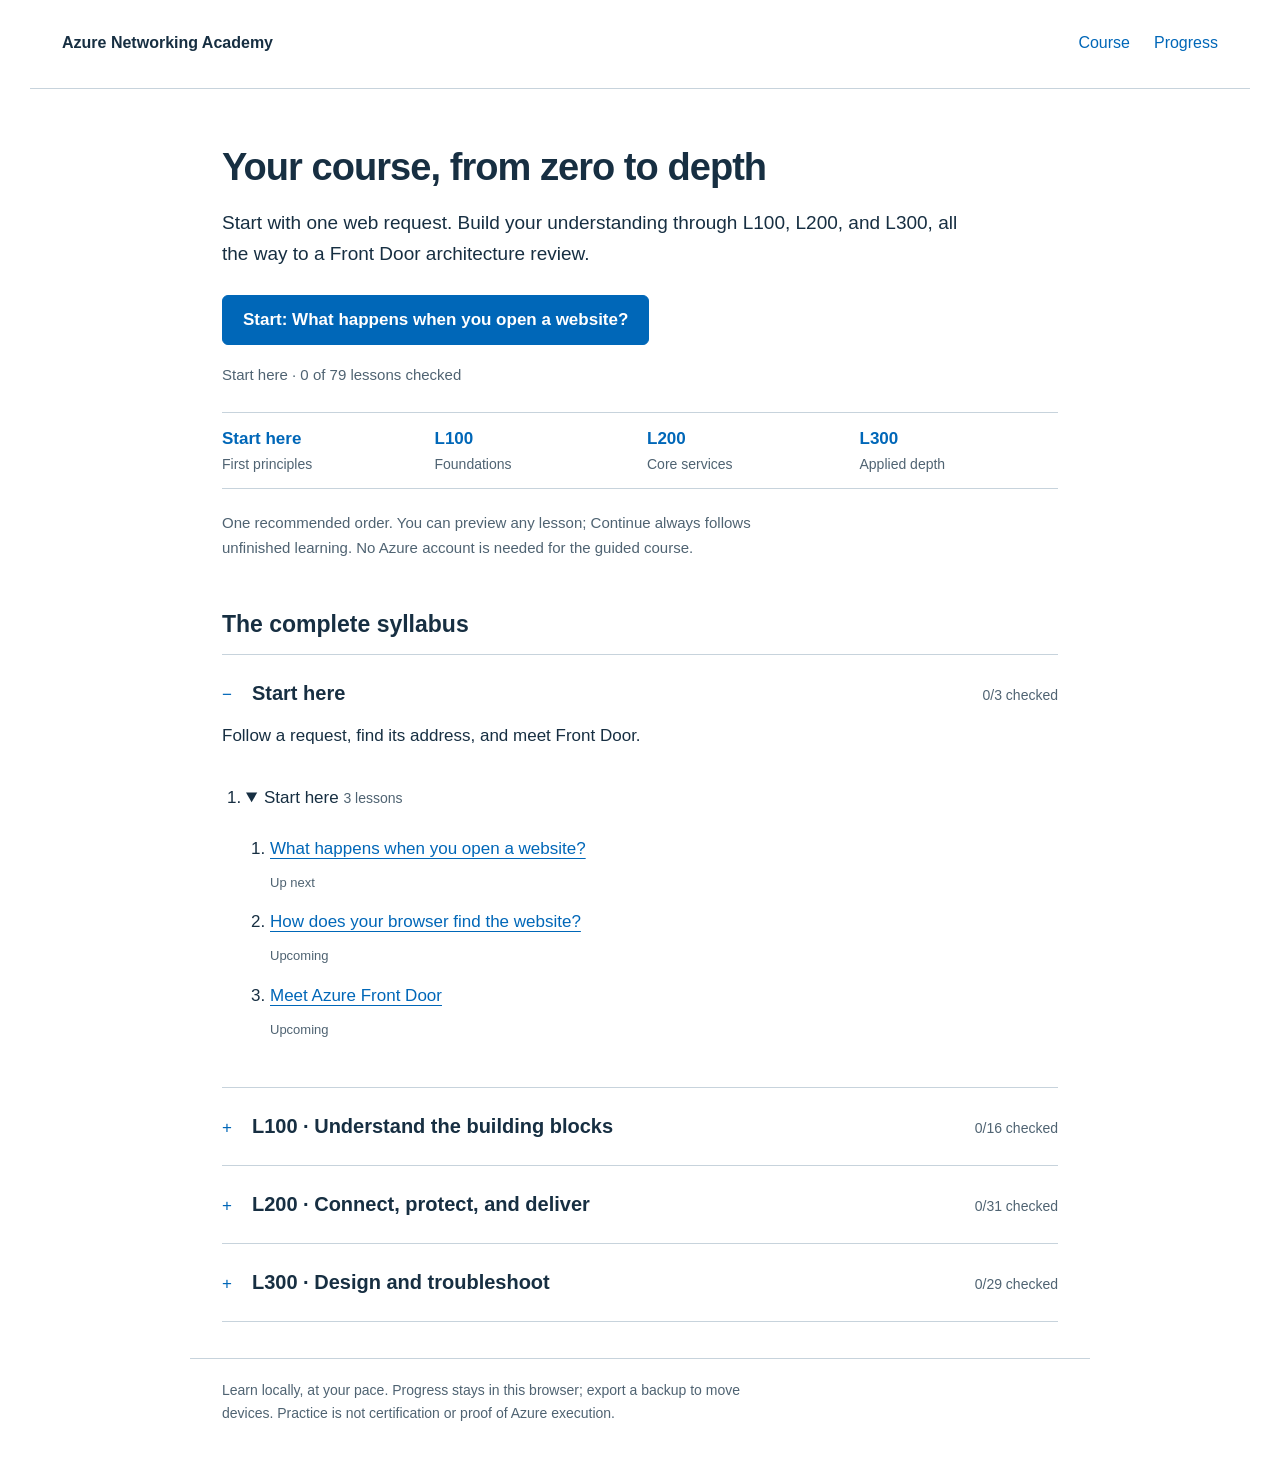
==== commit a677d90d: "feat: integrate the complete networking course Unify all 21 modules into 79 continuous lessons with " ====
--- a/index.html
+++ b/index.html
@@ -2,216 +2,53 @@
 <html lang="en">
 <head>
     <meta charset="UTF-8">
-    <meta name="viewport" content="width=device-width, initial-scale=1.0">
-    <meta http-equiv="Content-Security-Policy" content="default-src 'self'; script-src 'self'; style-src 'self' 'unsafe-inline'; img-src 'self' data:; font-src 'self'; connect-src 'self'; object-src 'none'; base-uri 'self'; form-action 'self'">
+    <meta name="viewport" content="width=device-width, initial-scale=1">
+    <meta http-equiv="Content-Security-Policy" content="default-src 'self'; script-src 'self'; style-src 'self'; img-src 'self' data:; font-src 'self'; connect-src 'self'; object-src 'none'; base-uri 'self'; form-action 'self'">
     <meta name="referrer" content="strict-origin-when-cross-origin">
-    <meta name="theme-color" content="#0078d4">
-    <title>Azure Networking Academy — From zero to Front Door</title>
+    <meta name="theme-color" content="#0067b8">
+    <title>Azure Networking Academy — One course, from zero to depth</title>
     <link rel="manifest" href="manifest.webmanifest">
-    <link rel="stylesheet" href="css/styles.css?v=2026-10-fieldguide-3">
-    <link rel="stylesheet" href="css/learning.css?v=2026-10-fieldguide-3">
-    <link rel="stylesheet" href="css/diagrams.css?v=2026-10-fieldguide-3">
     <link rel="icon" href="icons/app-icon.svg" type="image/svg+xml">
+    <link rel="stylesheet" href="css/guided-course.css?v=2026-10-course-2">
+    <link rel="stylesheet" href="css/course.css?v=2026-10-course-2">
 </head>
-<!-- Direction contract: a calm networking field guide, not a dashboard. Read/Operate
-     mode: one concept, one causal visual, one action, then feedback. Light paper,
-     navy structure, Azure-blue actions, restrained rules, no decorative animation.
-     Technical references remain available without competing with the next step. -->
-<body class="field-guide">
-    <a href="#content" class="skip-link">Skip to main content</a>
-    <button id="mobileNavToggle" class="mobile-nav-toggle" aria-label="Open navigation" aria-controls="sidebar" aria-expanded="false">☰</button>
-    <button id="navBackdrop" class="nav-backdrop" type="button" data-app-action="close-mobile-nav" aria-label="Close navigation" hidden></button>
-    <div id="app">
-        <!-- Sidebar Navigation -->
-        <nav id="sidebar" aria-hidden="true" inert>
-            <button id="mobileNavClose" class="sidebar-close" type="button" data-app-action="close-mobile-nav" aria-label="Close navigation" title="Close navigation">×</button>
-            <div class="sidebar-header">
-                <div class="logo">
-                    <svg class="logo-icon" width="32" height="32" viewBox="0 0 32 32" aria-hidden="true"><path d="M6 23V9h20v14" fill="none" stroke="currentColor" stroke-width="2"/><circle cx="6" cy="23" r="4" fill="currentColor"/><circle cx="26" cy="23" r="4" fill="currentColor"/><circle cx="16" cy="9" r="4" fill="currentColor"/></svg>
-                    <h1>Azure Networking<br>Academy</h1>
-                </div>
-                <p class="tagline">From zero to Azure Front Door</p>
-            </div>
-
-            <div class="progress-overview">
-                <div class="progress-bar-container">
-                    <div class="progress-bar" id="overallProgress"></div>
-                </div>
-                <span class="progress-text" id="overallProgressText">0% Complete</span>
-            </div>
-
-            <div class="workspace-nav" aria-label="Learning destinations">
-                <a href="#today" data-destination="today">Your path</a>
-                <a href="#visual-lab" data-destination="visual-lab">AFD request lab</a>
-                <a href="#more" data-destination="more">Progress</a>
-            </div>
-
-            <details class="curriculum-nav">
-                <summary>Browse all lessons</summary>
-                <a class="starter-link" href="#start?lesson=0">Level 0: Start from zero</a>
-            <div class="nav-section">
-                <h2 class="nav-level level-100">Foundations</h2>
-                <ul id="nav-level-100"></ul>
-            </div>
-            <div class="nav-section">
-                <h2 class="nav-level level-200">Azure networking</h2>
-                <ul id="nav-level-200"></ul>
-            </div>
-            <div class="nav-section">
-                <h2 class="nav-level level-300">Deeper understanding</h2>
-                <ul id="nav-level-300"></ul>
-            </div>
-            </details>
-
-            <div class="sidebar-footer">
-                <details class="backup-controls"><summary>Backups and reset</summary>
-                <button id="resetProgress" class="btn-reset" title="Reset all progress" aria-label="Reset all progress">↺ Reset Progress</button>
-                <button id="exportProgress" class="btn-export" title="Export progress" aria-label="Export progress">⬇ Export</button>
-                <button id="importProgress" class="btn-import" title="Import progress" aria-label="Import progress">⬆ Import</button>
-                <input type="file" id="importFile" accept=".json" style="display:none">
-                </details>
-                <button id="openSearch" class="btn-search" title="Search (Ctrl+K)" aria-label="Search modules and topics">🔍 Search (Ctrl+K)</button>
-            </div>
-        </nav>
-
-        <!-- Main Content Area -->
-        <main id="content">
-            <section id="storageNotice" class="storage-notice" role="alert" hidden></section>
-            <div id="destinationView" class="view learning-surface"></div>
-            <!-- Dashboard (shown by default) -->
-            <div id="dashboard" class="view active">
-                <header class="academy-identity networking-identity">
-                    <div><h1>Your path</h1><p>Build an understanding of Azure networking, one idea at a time.</p></div>
-                </header>
-
-                <section id="masteryDashboard" class="mastery-dashboard" aria-label="Learning route and mastery progress"></section>
-            </div>
-
-            <!-- Module View (shown when a module is selected) -->
-            <div id="moduleView" class="view">
-                <div class="module-header">
-                    <button class="btn-back" data-app-action="show-dashboard">← Back</button>
-                    <div class="module-title-area">
-                        <span class="module-level-badge" id="moduleLevelBadge"></span>
-                        <h1 id="moduleTitle"></h1>
-                    </div>
-                    <div class="module-progress-indicator">
-                        <span id="moduleSectionProgress">Section 1 of 5</span>
-                    </div>
-                </div>
-
-                <section id="unitHeading" class="unit-heading" aria-label="Current learning unit"></section>
-                <nav class="lesson-steps" aria-label="Lesson steps">
-                    <button type="button" data-app-action="switch-tab" data-tab="learn">1 Learn</button>
-                    <button type="button" data-app-action="switch-tab" data-tab="try">2 Try it</button>
-                    <button type="button" data-app-action="switch-tab" data-tab="check">3 Quick check</button>
-                </nav>
-
-                <div class="module-workspace">
-                    <details id="sectionOutline" class="section-outline" hidden>
-                        <summary>In this lesson</summary>
-                        <ol id="sectionOutlineList"></ol>
-                    </details>
-                    <div class="module-content">
-                        <div id="tab-learn" class="tab-content active"></div>
-                        <div id="tab-diagrams" class="tab-content"></div>
-                        <div id="tab-try" class="tab-content"></div>
-                        <div id="tab-interactive" class="tab-content"></div>
-                        <div id="tab-check" class="tab-content">
-                            <div id="quickCheckHost"></div>
-                            <div id="coachingHost"></div>
-                            <details id="furtherStudy" class="further-study">
-                                <summary>Go deeper (optional)</summary>
-                                <p>These tools are for extra practice, not requirements for finishing the reading.</p>
-                                <div class="learning-actions">
-                                    <button type="button" class="btn-secondary" data-app-action="switch-tab" data-tab="quiz">Full module quiz</button>
-                                    <button type="button" class="btn-secondary" data-app-action="switch-tab" data-tab="lab">Case practice and optional Azure lab</button>
-                                    <button type="button" class="btn-secondary" data-app-action="open-evidence" data-evidence-target="transfer">Record an applied explanation</button>
-                                    <button type="button" class="btn-secondary" data-app-action="open-evidence" data-evidence-target="review">Review schedule</button>
-                                </div>
-                                <section id="masteryPanel" class="mastery-panel" aria-label="Optional skill evidence" hidden></section>
-                            </details>
-                        </div>
-                        <div id="tab-quiz" class="tab-content"></div>
-                        <div id="tab-lab" class="tab-content"></div>
-                        <div id="tab-reference" class="tab-content"></div>
-                        <button id="nextLessonStep" type="button" class="btn-primary" data-app-action="switch-tab" data-tab="try">Continue to Try it</button>
-                        <details class="unit-reference-access">
-                            <summary>Reference and extra practice</summary>
-                            <p>The full technical material is here when you need more depth. It is not required before your next unit.</p>
-                            <div class="learning-actions">
-                                <button type="button" class="btn-secondary" data-app-action="switch-tab" data-tab="reference">Full module reference</button>
-                                <button type="button" class="btn-secondary" data-app-action="switch-tab" data-tab="interactive">Extra exercises</button>
-                                <button type="button" class="btn-secondary" data-app-action="switch-tab" data-tab="quiz">Full module quiz</button>
-                                <button type="button" class="btn-secondary" data-app-action="switch-tab" data-tab="lab">Optional case and Azure lab</button>
-                            </div>
-                        </details>
-                    </div>
-                </div>
-
-                <div class="module-navigation">
-                    <button class="btn-secondary" id="prevModule" data-app-action="prev-module">← Previous Module</button>
-                    <button class="btn-primary" id="completeModule" data-app-action="complete-module">Done reading</button>
-                    <button class="btn-secondary" id="nextModule" data-app-action="next-module">Next Module →</button>
-                </div>
-            </div>
-        </main>
+<!-- THESIS: One complete course, not a collection of learning tools.
+     OWN-WORLD: White reading pages, navy text, Azure-blue actions, labelled connections.
+     STORY: Start from zero, learn an idea, inspect evidence, check it, continue through L300.
+     FIRST VIEWPORT: Course identity, one Start/Continue action, then the complete level outline.
+     FORM: User-approved continuous lessons with collapsible syllabus; no lesson tabs or nested simulator.
+     Read mode. Preserve legacy evidence without claiming new checks or Azure execution. -->
+<body>
+    <a class="course-skip" href="#course">Skip to lesson</a>
+    <header class="course-header">
+        <a href="#" class="course-brand">Azure Networking Academy</a>
+        <nav aria-label="Primary navigation"><a href="#">Course</a><a href="#progress">Progress</a></nav>
+    </header>
+    <section id="save-notice" class="save-notice" role="alert" hidden>
+        <p id="save-message"></p>
+        <button data-course-action="retry">Retry saving</button>
+        <button data-course-action="export">Download backup</button>
+    </section>
+    <div class="course-layout">
+        <aside id="course-navigation" hidden></aside>
+        <main id="course" tabindex="-1"><h1>Loading your course</h1><p>If loading does not finish, reload the page. Your saved progress is not reset.</p></main>
     </div>
-
-    <nav class="bottom-nav" aria-label="Primary navigation">
-        <button type="button" class="bottom-nav-item active" data-app-action="navigate-destination" data-destination="today"><span>Your path</span></button>
-        <button type="button" class="bottom-nav-item" data-app-action="navigate-destination" data-destination="visual-lab"><span>AFD lab</span></button>
-        <button type="button" class="bottom-nav-item" data-app-action="navigate-destination" data-destination="more"><span>Progress</span></button>
-    </nav>
-
-    <!-- Toast Notification -->
-    <div id="toast" class="toast" role="status" aria-live="polite"></div>
-
-    <!-- Search Palette (Ctrl+K) -->
-    <div id="searchPalette" class="search-palette" role="dialog" aria-modal="true" aria-label="Search modules" hidden>
-        <div class="search-palette-backdrop" data-app-action="close-search"></div>
-        <div class="search-palette-inner">
-            <input id="searchInput" type="search" autocomplete="off" placeholder="Search modules, topics, tags…" aria-label="Search">
-            <ul id="searchResults" class="search-results" role="listbox"></ul>
-            <div class="search-hint">↑↓ to navigate · Enter to open · Esc to close</div>
-        </div>
-    </div>
-
-    <dialog id="diagnosticDialog" class="diagnostic-dialog" aria-labelledby="diagnosticTitle">
-        <div class="diagnostic-dialog-head">
-            <div><p class="mastery-eyebrow">Starting point</p><h2 id="diagnosticTitle">Azure networking mastery diagnostic</h2></div>
-            <button type="button" class="icon-button" data-mastery-action="close-diagnostic" aria-label="Close diagnostic">×</button>
-        </div>
-        <p>Answer from memory. The result recommends where to begin; it does not block any module.</p>
-        <form id="diagnosticForm" class="diagnostic-form"></form>
-        <p id="diagnosticFeedback" role="status" aria-live="polite"></p>
-        <div class="diagnostic-actions">
-            <button type="button" class="btn-secondary" data-mastery-action="close-diagnostic">Cancel</button>
-            <button type="button" class="btn-primary" data-mastery-action="submit-diagnostic">Get recommendation</button>
-        </div>
-    </dialog>
-
-    <!-- Scripts -->
-    <script src="js/progress.js?v=2026-10-fieldguide-3"></script>
-    <script src="js/ui-state.js?v=2026-10-fieldguide-3"></script>
-    <script src="js/today-engine.js?v=2026-10-fieldguide-3"></script>
-    <script src="js/modules-100.js?v=2026-10-fieldguide-3"></script>
-    <script src="js/modules-200.js?v=2026-10-fieldguide-3"></script>
-    <script src="js/modules-300.js?v=2026-10-fieldguide-3"></script>
-    <script src="js/modules-extras.js?v=2026-10-fieldguide-3"></script>
-    <script src="js/mastery-content.js?v=2026-10-fieldguide-3"></script>
-    <script src="js/learning-content.js?v=2026-10-fieldguide-3"></script>
-    <script src="js/quiz-engine.js?v=2026-10-fieldguide-3"></script>
-    <script src="js/interactive.js?v=2026-10-fieldguide-3"></script>
-    <script src="js/lab-engine.js?v=2026-10-fieldguide-3"></script>
-    <script src="js/diagram-models.js?v=2026-10-fieldguide-3"></script>
-    <script src="js/diagram-afd.js?v=2026-10-fieldguide-3"></script>
-    <script src="js/diagrams.js?v=2026-10-fieldguide-3"></script>
-    <script src="js/mastery-engine.js?v=2026-10-fieldguide-3"></script>
-    <script src="js/learning-engine.js?v=2026-10-fieldguide-3"></script>
-    <script src="js/beginner.js?v=2026-10-fieldguide-3"></script>
-    <script src="js/unit-content.js?v=2026-10-fieldguide-3"></script>
-    <script src="js/unit-engine.js?v=2026-10-fieldguide-3"></script>
-    <script src="js/app.js?v=2026-10-fieldguide-3"></script>
+    <noscript><p class="course-no-script">Enable JavaScript to use the guided course and save progress.</p></noscript>
+    <footer class="course-footer"><p>Learn locally, at your pace. Progress stays in this browser; export a backup to move devices. Practice is not certification or proof of Azure execution.</p></footer>
+    <script src="js/progress.js?v=2026-10-course-2"></script>
+    <script src="js/modules-100.js?v=2026-10-course-2"></script>
+    <script src="js/modules-200.js?v=2026-10-course-2"></script>
+    <script src="js/modules-300.js?v=2026-10-course-2"></script>
+    <script src="js/modules-extras.js?v=2026-10-course-2"></script>
+    <script src="js/unit-content.js?v=2026-10-course-2"></script>
+    <script src="js/diagram-models.js?v=2026-10-course-2"></script>
+    <script src="js/diagram-afd.js?v=2026-10-course-2"></script>
+    <script src="js/diagrams.js?v=2026-10-course-2"></script>
+    <script src="js/guided-course.js?v=2026-10-course-2"></script>
+    <script src="js/course-cases.js?v=2026-10-course-2"></script>
+    <script src="js/course-depth.js?v=2026-10-course-2"></script>
+    <script src="js/course-curriculum.js?v=2026-10-course-2"></script>
+    <script src="js/course-visuals.js?v=2026-10-course-2"></script>
+    <script src="js/course-app.js?v=2026-10-course-2"></script>
 </body>
 </html>
--- a/css/guided-course.css
+++ b/css/guided-course.css
@@ -0,0 +1,109 @@
+:root {
+    color-scheme: light;
+    --ink: #172f42;
+    --muted: #4f6372;
+    --paper: #ffffff;
+    --ground: #f6f8fa;
+    --blue: #0067b8;
+    --deep-blue: #004578;
+    --light-blue: #deecf9;
+    --line: #c7d3dc;
+    --reply: #087f8c;
+    --error: #b42328;
+    font-family: 'Segoe UI', -apple-system, BlinkMacSystemFont, sans-serif;
+    color: var(--ink);
+    background: var(--paper);
+}
+* { box-sizing: border-box; }
+body { margin: 0; font-size: 17px; line-height: 1.65; }
+[hidden] { display: none !important; }
+a { color: var(--blue); text-underline-offset: 4px; }
+a:hover { color: var(--deep-blue); }
+button, input { font: inherit; }
+button, .course-primary { min-height: 46px; padding: 10px 20px; border: 1px solid var(--line); border-radius: 6px; color: var(--ink); background: var(--paper); cursor: pointer; }
+button:hover { background: var(--ground); border-color: var(--blue); }
+.course-primary { background: var(--blue); border-color: var(--blue); color: white; font-weight: 600; }
+.course-primary:hover { background: var(--deep-blue); color: white; }
+button:disabled { cursor: not-allowed; color: var(--muted); background: var(--ground); }
+:focus-visible { outline: 3px solid var(--blue); outline-offset: 4px; }
+[tabindex="-1"]:focus { outline: none; }
+.course-skip { position: absolute; top: 0; left: 12px; padding: 12px; background: white; transform: translateY(-120%); z-index: 5; }
+.course-skip:focus { transform: none; }
+.course-header { max-width: 1040px; margin: auto; padding: 22px 32px; display: flex; justify-content: space-between; align-items: baseline; gap: 20px; border-bottom: 1px solid var(--line); }
+.course-header a { font-size: 16px; font-weight: 650; text-decoration: none; color: var(--ink); }
+.course-header span { font-size: 14px; color: var(--muted); }
+main, .course-footer, .save-notice, .course-no-script { max-width: 900px; margin-inline: auto; padding: 36px 32px; }
+h1 { font-size: clamp(28px, 3.2vw, 38px); font-weight: 650; line-height: 1.2; letter-spacing: -.025em; max-width: 26ch; margin: 20px 0 16px; }
+h2 { font-size: 23px; line-height: 1.35; font-weight: 650; margin: 0 0 14px; }
+p { max-width: 70ch; margin: 0 0 18px; }
+.course-intro { font-size: 19px; }
+.course-position, .course-meta { color: var(--muted); font-size: 15px; }
+.course-back { display: inline-block; padding-block: 7px; font-size: 15px; }
+.course-outline { padding: 0; margin: 32px 0; list-style: none; border-top: 1px solid var(--line); }
+.course-outline li { display: grid; grid-template-columns: 34px minmax(0, 1fr) auto; gap: 12px; padding: 20px 0; border-bottom: 1px solid var(--line); align-items: baseline; }
+.course-outline .lesson-number { font-size: 22px; color: var(--muted); }
+.course-outline h2 { font-size: 19px; margin: 0 0 5px; }
+.course-outline p { font-size: 15px; color: var(--muted); margin: 0; }
+.course-outline a { display: inline-block; min-height: 44px; padding-block: 9px; font-size: 15px; }
+.course-outline [aria-current="step"] .lesson-number { color: var(--blue); font-weight: 700; }
+.course-status { display: block; font-size: 14px; font-weight: 600; color: var(--deep-blue); margin-top: 6px; }
+.course-section { margin-top: 36px; scroll-margin-top: 20px; }
+.course-section > p strong { font-weight: 650; }
+.course-figure { margin: 26px 0; padding: 24px; background: var(--ground); border: 1px solid var(--line); border-radius: 8px; overflow: visible; }
+.course-figure figcaption { font-size: 15px; margin-top: 20px; line-height: 1.6; }
+.journey { display: grid; align-items: center; gap: 0; grid-template-columns: minmax(0, 1fr) minmax(130px, .95fr) minmax(0, 1fr); }
+.journey.three { grid-template-columns: minmax(0, 1fr) minmax(115px, .8fr) minmax(0, 1fr) minmax(115px, .8fr) minmax(0, 1fr); }
+.journey-node { text-align: center; border: 1px solid var(--line); border-radius: 6px; background: var(--paper); padding: 16px 8px; }
+.journey-node strong { display: block; line-height: 1.35; font-size: 17px; }
+.journey-node span { display: block; font-size: 14px; line-height: 1.45; margin-top: 8px; color: var(--muted); }
+.journey-node.is-unused { background: transparent; border-style: dashed; }
+.journey-link { padding: 0 5px; }
+.journey-lane { display: flex; flex-direction: column; align-items: center; color: var(--blue); }
+.journey-lane + .journey-lane { margin-top: 10px; color: var(--reply); }
+.journey-lane span { font-size: 13px; font-weight: 600; line-height: 1.4; text-align: center; }
+.journey-lane svg { display: block; height: 16px; width: 100%; overflow: visible; }
+.journey-lane path { fill: none; stroke: currentColor; stroke-width: 2; vector-effect: non-scaling-stroke; }
+.journey-lane.is-broken { color: var(--error); }
+.journey-link.is-unused .journey-lane { color: var(--muted); }
+.journey-link.is-unused path { stroke-dasharray: 4 4; }
+.journey-lane .vertical { display: none; }
+.course-condition { display: flex; align-items: flex-start; gap: 12px; padding: 14px 0; cursor: pointer; font-weight: 600; }
+.course-condition input { flex-shrink: 0; margin-top: 5px; width: 22px; height: 22px; accent-color: var(--blue); }
+.course-check { border: 0; padding: 0; margin: 0; min-width: 0; }
+.course-check legend { font-size: 18px; font-weight: 600; margin-bottom: 15px; }
+.course-answer { display: flex; gap: 12px; align-items: flex-start; padding: 14px 16px; margin-bottom: 10px; border: 1px solid var(--line); border-radius: 6px; cursor: pointer; }
+.course-answer:hover, .course-answer:has(input:checked) { background: var(--light-blue); border-color: var(--blue); }
+.course-answer input { flex-shrink: 0; width: 20px; height: 20px; margin-top: 4px; accent-color: var(--blue); }
+#answer-feedback { margin-top: 18px; }
+.course-next { border-top: 1px solid var(--line); padding-top: 24px; margin-top: 28px; }
+.course-next p { margin-bottom: 12px; }
+.course-footer { padding-top: 20px; padding-bottom: 36px; color: var(--muted); font-size: 14px; }
+.course-footer details { border-top: 1px solid var(--line); }
+summary { padding: 12px 0; cursor: pointer; min-height: 44px; }
+.save-notice { margin-top: 16px; background: #fff4f4; border: 1px solid var(--error); }
+.save-notice button { margin: 4px 8px 4px 0; }
+.course-recap { padding-left: 24px; }
+.course-recap li { margin-bottom: 16px; }
+@media (max-width: 650px) {
+    .course-header { padding: 16px 20px; align-items: flex-start; }
+    .course-header a { max-width: 18ch; line-height: 1.35; }
+    .course-header span { text-align: right; max-width: 10ch; font-size: 13px; }
+    main, .course-footer, .save-notice { padding: 24px 20px; }
+    h1 { margin-top: 14px; }
+    .course-outline li { grid-template-columns: 26px minmax(0, 1fr); gap: 8px; }
+    .course-outline li > a { grid-column: 2; }
+    .course-figure { padding: 18px 14px; }
+    .journey, .journey.three { grid-template-columns: minmax(0, 1fr); }
+    .journey-node { padding: 10px; }
+    .journey-node span { margin-top: 3px; }
+    .journey-link { display: grid; grid-template-columns: 1fr 1fr; gap: 12px; padding: 7px 0; }
+    .journey-lane { flex-direction: row; justify-content: flex-end; gap: 6px; }
+    .journey-lane + .journey-lane { margin: 0; flex-direction: row-reverse; }
+    .journey-lane span { text-align: left; max-width: 12ch; }
+    .journey-lane svg.horizontal { display: none; }
+    .journey-lane svg.vertical { display: block; width: 14px; height: 44px; flex-shrink: 0; }
+    .course-primary { max-width: 100%; text-wrap: balance; }
+}
+@media (prefers-reduced-motion: no-preference) {
+    .journey-node, .course-answer { transition: background-color 160ms ease-out, border-color 160ms ease-out; }
+}
--- a/css/course.css
+++ b/css/course.css
@@ -0,0 +1,140 @@
+.course-header { max-width: 1220px; }
+.course-header nav { display: flex; gap: 24px; flex-shrink: 0; }
+.course-header nav a { padding: 8px 0; min-height: 44px; font-weight: 500; color: var(--blue); }
+.course-layout { max-width: 1220px; margin: auto; }
+.course-layout main { width: 100%; min-width: 0; }
+.course-primary { display: inline-block; text-decoration: none; }
+.course-start { margin-block: 8px 18px; }
+.course-stage-map { display: grid; grid-template-columns: repeat(4, minmax(0, 1fr)); gap: 14px; border-block: 1px solid var(--line); padding-block: 12px; margin-bottom: 22px; }
+.course-stage-map a { min-height: 44px; font-weight: 600; text-decoration: none; }
+.course-stage-map a:hover { text-decoration: underline; }
+.course-stage-map span { display: block; color: var(--muted); font-size: 14px; font-weight: 400; }
+.syllabus-title { margin-top: 48px; }
+.syllabus { border-top: 1px solid var(--line); }
+.syllabus-stage { padding: 10px 0; border-bottom: 1px solid var(--line); }
+.syllabus-stage > summary { display: flex; justify-content: space-between; gap: 20px; align-items: baseline; }
+.syllabus-stage > summary::before { content: '+'; color: var(--blue); }
+.syllabus-stage[open] > summary::before { content: '−'; }
+.syllabus-stage > summary strong { margin-right: auto; font-size: 20px; font-weight: 650; }
+.syllabus summary span { color: var(--muted); font-size: 14px; }
+.syllabus ol { padding-left: 24px; }
+.syllabus ol ol { padding-bottom: 12px; }
+.syllabus li { padding-block: 4px; }
+.syllabus li a { display: inline-block; padding: 7px 0; min-height: 44px; }
+.lesson-state { display: block; color: var(--muted); font-size: 13px; }
+.course-drawer { padding: 18px 24px; border-bottom: 1px solid var(--line); font-size: 15px; }
+.course-drawer > summary { color: var(--blue); font-weight: 600; }
+.course-drawer nav ul, .course-drawer nav ol { list-style: none; padding-left: 14px; }
+.course-drawer nav > details > ul { padding-left: 0; }
+.course-drawer nav a { display: block; min-height: 44px; padding: 9px 4px; line-height: 1.5; text-decoration: none; }
+.course-drawer nav [aria-current] { color: var(--ink); font-weight: 650; background: var(--light-blue); padding-inline: 10px; border-radius: 4px; }
+.course-position { margin-bottom: 24px; }
+.worked-example { padding-block: 12px; margin-bottom: 12px; }
+.worked-example h2 { font-size: 21px; }
+.course-section h2 { margin-top: 28px; }
+.course-check { margin-block: 24px; }
+.course-check legend { line-height: 1.5; }
+.answer-detail:empty { display: none; }
+.answer-detail { font-size: 15px; }
+.takeaway { margin-block: 26px; }
+.explanation-writing { margin-top: 36px; }
+textarea { display: block; resize: vertical; width: 100%; margin: 14px 0 8px; padding: 12px; font: inherit; color: var(--ink); border: 1px solid var(--line); border-radius: 4px; background: var(--paper); }
+.lesson-reference { margin-top: 36px; border-top: 1px solid var(--line); }
+.lesson-reference a { display: block; width: fit-content; padding-block: 9px; min-height: 44px; }
+.case-evidence { background: var(--ground); border: 1px solid var(--line); padding: 20px 24px; border-radius: 4px; }
+pre.case-evidence { font-size: 15px; white-space: pre-wrap; overflow-wrap: anywhere; line-height: 1.7; }
+ul.case-evidence { padding-left: 38px; }
+.case-evidence li + li { margin-top: 14px; }
+.course-figure { padding: 22px; }
+.connection-row { display: grid; grid-template-columns: minmax(0, 1fr) minmax(130px, 1fr) minmax(0, 1fr); align-items: center; margin-block: 18px; }
+.connection-guide { font-size: 15px; color: var(--muted); }
+.connection-heading { font-size: 15px; font-weight: 600; margin-bottom: 8px; }
+.connection-phase + .connection-phase { border-top: 1px solid var(--line); padding-top: 18px; }
+.connection-end { padding: 15px 12px; border: 1px solid var(--line); border-radius: 5px; background: white; }
+.connection-end strong { display: block; font-size: 16px; line-height: 1.4; }
+.connection-end span { display: block; font-size: 14px; line-height: 1.5; color: var(--muted); margin-top: 8px; }
+.connection-lines { min-width: 0; padding-inline: 7px; }
+.connection-line { color: var(--blue); text-align: center; line-height: 1.4; }
+.connection-line + .connection-line { margin-top: 10px; }
+.connection-line > span { display: block; font-size: 14px; }
+.connection-line svg { display: block; width: 100%; height: 16px; }
+.connection-line svg.vertical { display: none; }
+.connection-line path { stroke: currentColor; stroke-width: 2; fill: none; vector-effect: non-scaling-stroke; }
+.connection-line.response { color: var(--reply); }
+.connection-line.response path { stroke-dasharray: 7 3; }
+.connection-line.config { color: var(--muted); }
+.connection-line.config path { stroke-dasharray: 3 3; }
+.connection-line.blocked { color: var(--error); }
+.unreached { border: 1px dashed var(--line); padding: 16px; font-size: 15px; }
+.sr-only { position: absolute !important; width: 1px !important; height: 1px !important; padding: 0 !important; margin: -1px !important; overflow: hidden !important; clip-path: inset(50%) !important; white-space: nowrap !important; }
+.resource-container { border: 1px solid var(--line); padding: 16px; background: white; }
+.resource-container .resource-container { margin-top: 12px; background: var(--ground); }
+.resource-container p { font-size: 14px; margin: 4px 0; }
+.concept-stack { list-style: none; padding: 0; margin: 0; border: 1px solid var(--line); }
+.concept-stack li { padding: 16px; background: white; }
+.concept-stack li + li { border-top: 1px solid var(--line); }
+.concept-stack p { font-size: 15px; margin: 6px 0 0; }
+.concept-definitions { margin: 0; }
+.concept-definitions > div { padding: 14px 0; border-bottom: 1px solid var(--line); }
+.concept-definitions dt { font-weight: 600; }
+.concept-definitions dd { margin-left: 0; }
+.address-container { border: 1px solid var(--line); padding: 16px; }
+.address-partitions { display: grid; grid-template-columns: 1fr 1fr; gap: 12px; padding: 0; list-style: none; }
+.address-partitions li { border: 1px solid var(--line); padding: 12px; background: white; }
+.address-partitions span { display: block; font-size: 14px; margin-top: 6px; }
+.diagram-evidence table, .course-reference-body table { width: 100%; border-collapse: collapse; table-layout: fixed; font-size: 14px; margin-block: 20px; }
+.diagram-evidence caption { text-align: left; font-weight: 600; margin-bottom: 10px; }
+.diagram-evidence th, .diagram-evidence td, .course-reference-body th, .course-reference-body td { text-align: left; padding: 10px; border: 1px solid var(--line); overflow-wrap: anywhere; vertical-align: top; }
+.diagram-evidence .is-winner { background: var(--light-blue); }
+.diagram-evidence p { font-size: 15px; }
+.visual-explanation { font-size: 15px; margin-top: 12px; }
+.visual-explanation li { padding-block: 6px; }
+.visual-explanation p { margin-bottom: 8px; }
+.backup-import { display: block; margin-top: 20px; }
+.backup-import input { display: block; margin-top: 8px; max-width: 100%; }
+select { display: block; width: 100%; min-height: 46px; margin-block: 10px 20px; font: inherit; padding: 8px; color: var(--ink); background: white; border: 1px solid var(--line); }
+.course-reference-body { overflow-wrap: anywhere; }
+.course-reference-body h2 { margin-top: 38px; }
+.course-reference-body h3 { margin-top: 26px; }
+.course-reference-body pre { white-space: pre-wrap; overflow-wrap: anywhere; padding: 16px; background: var(--ground); font-size: 14px; }
+.course-reference-body svg { max-width: 100%; height: auto; }
+.course-reference-body .learn-section { margin-bottom: 30px; }
+.course-footer { border-top: 1px solid var(--line); }
+@media (min-width: 1100px) {
+    .course-layout.with-outline { display: grid; grid-template-columns: 270px minmax(0, 1fr); }
+    .course-drawer { border-right: 1px solid var(--line); border-bottom: 0; margin-top: 34px; padding: 0 20px 30px; }
+    .course-layout.with-outline main { padding-inline: 42px; }
+}
+@media (max-width: 650px) {
+    .course-stage-map { grid-template-columns: repeat(2, minmax(0, 1fr)); }
+    .course-header { gap: 16px; }
+    .course-header .course-brand { max-width: 16ch; }
+    .course-header nav { gap: 14px; }
+    .course-header nav a { font-size: 14px; }
+    .course-drawer { padding: 8px 20px; }
+    .course-figure { padding: 16px 12px; margin-inline: 0; }
+    .syllabus-stage > summary { gap: 9px; }
+    .syllabus-stage > summary strong { font-size: 18px; }
+    .syllabus-stage > summary span { max-width: 8ch; flex-shrink: 0; }
+    .connection-row { grid-template-columns: minmax(0, 1fr); margin-block: 24px; }
+    .connection-end { padding: 12px; }
+    .connection-lines { display: flex; flex-wrap: wrap; gap: 12px; justify-content: center; padding: 10px 4px; }
+    .connection-line { display: flex; align-items: center; flex: 1 1 95px; justify-content: center; gap: 10px; }
+    .connection-line + .connection-line { margin-top: 0; }
+    .connection-line > span { text-align: left; }
+    .connection-line svg.horizontal { display: none; }
+    .connection-line svg.vertical { display: block; flex-shrink: 0; width: 14px; height: 44px; }
+    .resource-container { padding: 10px; }
+    .address-partitions { grid-template-columns: 1fr; }
+    .diagram-evidence thead { display: none; }
+    .diagram-evidence tr { display: block; border: 1px solid var(--line); margin-bottom: 14px; }
+    .diagram-evidence td { display: block; border: 0; padding: 7px 12px; }
+    .diagram-evidence td::before { content: attr(data-label) ': '; font-weight: 600; }
+}
+@media print {
+    .course-header, .course-footer, #course-navigation, .course-back, button, .course-next, .lesson-reference, .course-skip { display: none !important; }
+    .course-layout.with-outline { display: block; }
+    main { max-width: none; padding: 0; }
+    .course-figure, .connection-row, .course-check { break-inside: avoid; }
+    .course-reference-body table { font-size: 11pt; }
+}
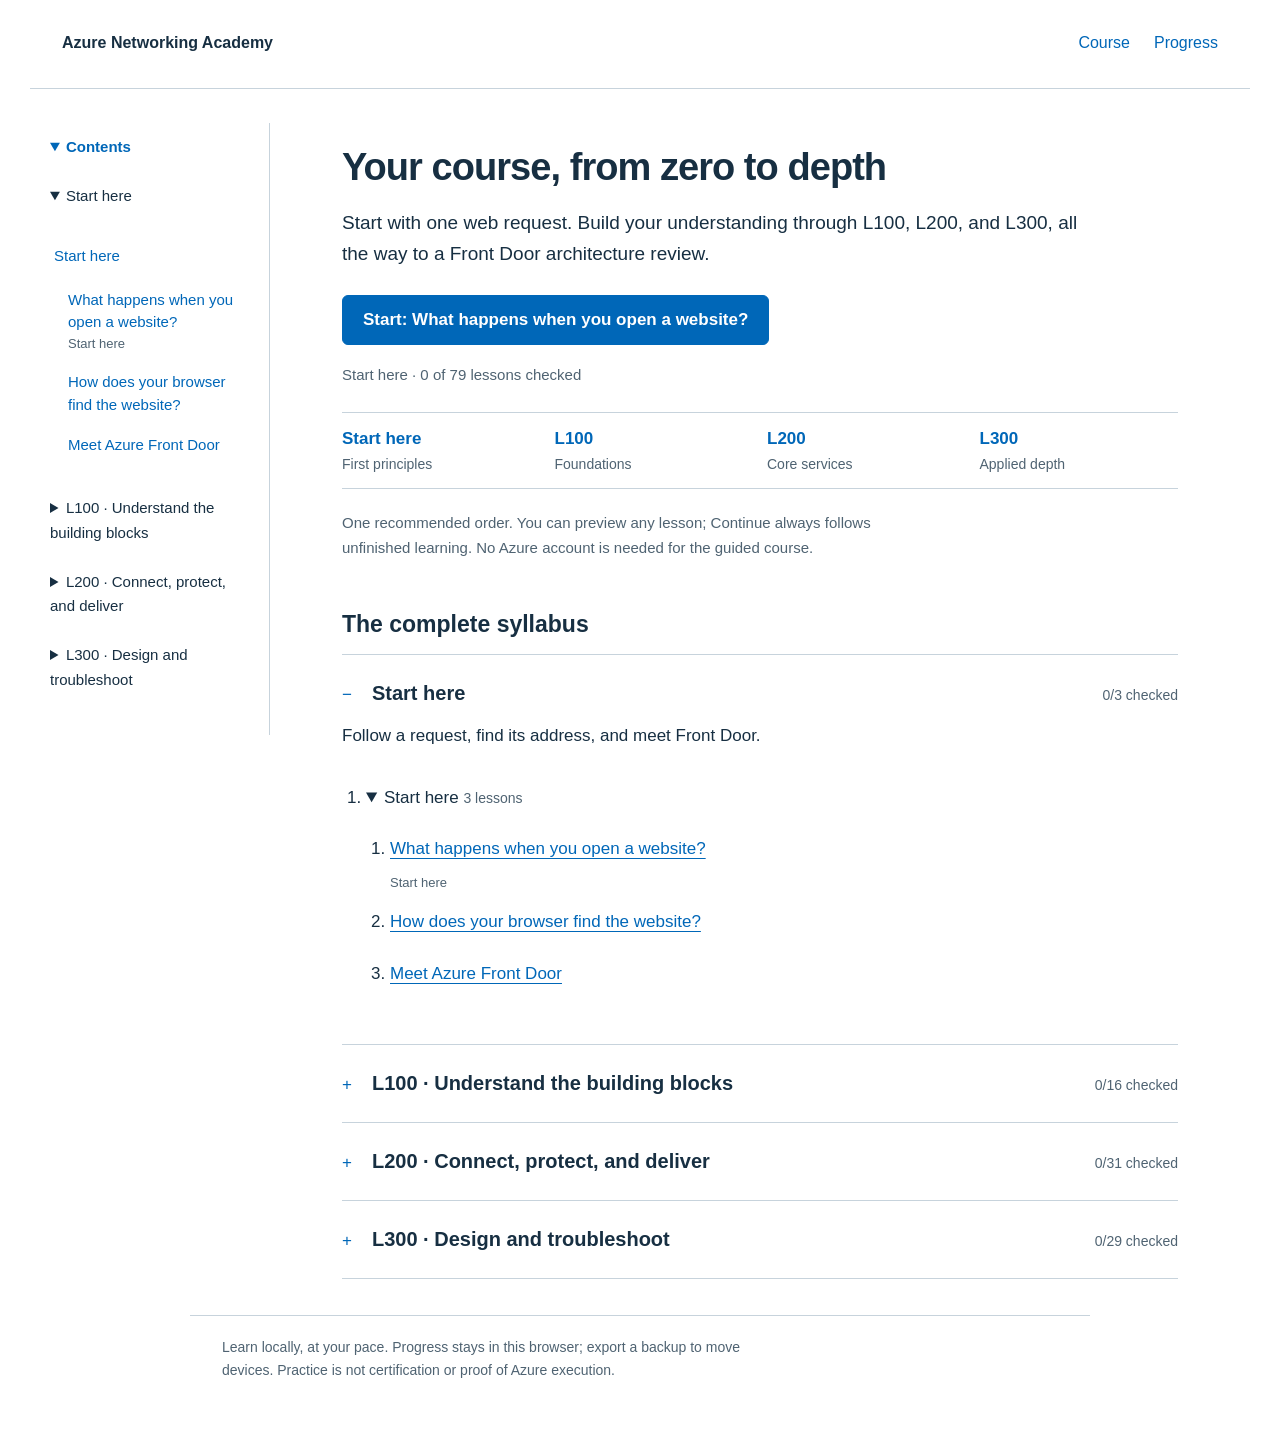
==== commit 948c991f: "fix: restore course navigation and clarify lesson status Co-authored-by: Copilot App <223556219+Copi" ====
--- a/index.html
+++ b/index.html
@@ -9,8 +9,8 @@
     <title>Azure Networking Academy — One course, from zero to depth</title>
     <link rel="manifest" href="manifest.webmanifest">
     <link rel="icon" href="icons/app-icon.svg" type="image/svg+xml">
-    <link rel="stylesheet" href="css/guided-course.css?v=2026-10-course-2">
-    <link rel="stylesheet" href="css/course.css?v=2026-10-course-2">
+    <link rel="stylesheet" href="css/guided-course.css?v=2026-10-course-4">
+    <link rel="stylesheet" href="css/course.css?v=2026-10-course-4">
 </head>
 <!-- THESIS: One complete course, not a collection of learning tools.
      OWN-WORLD: White reading pages, navy text, Azure-blue actions, labelled connections.
@@ -35,20 +35,20 @@
     </div>
     <noscript><p class="course-no-script">Enable JavaScript to use the guided course and save progress.</p></noscript>
     <footer class="course-footer"><p>Learn locally, at your pace. Progress stays in this browser; export a backup to move devices. Practice is not certification or proof of Azure execution.</p></footer>
-    <script src="js/progress.js?v=2026-10-course-2"></script>
-    <script src="js/modules-100.js?v=2026-10-course-2"></script>
-    <script src="js/modules-200.js?v=2026-10-course-2"></script>
-    <script src="js/modules-300.js?v=2026-10-course-2"></script>
-    <script src="js/modules-extras.js?v=2026-10-course-2"></script>
-    <script src="js/unit-content.js?v=2026-10-course-2"></script>
-    <script src="js/diagram-models.js?v=2026-10-course-2"></script>
-    <script src="js/diagram-afd.js?v=2026-10-course-2"></script>
-    <script src="js/diagrams.js?v=2026-10-course-2"></script>
-    <script src="js/guided-course.js?v=2026-10-course-2"></script>
-    <script src="js/course-cases.js?v=2026-10-course-2"></script>
-    <script src="js/course-depth.js?v=2026-10-course-2"></script>
-    <script src="js/course-curriculum.js?v=2026-10-course-2"></script>
-    <script src="js/course-visuals.js?v=2026-10-course-2"></script>
-    <script src="js/course-app.js?v=2026-10-course-2"></script>
+    <script src="js/progress.js?v=2026-10-course-4"></script>
+    <script src="js/modules-100.js?v=2026-10-course-4"></script>
+    <script src="js/modules-200.js?v=2026-10-course-4"></script>
+    <script src="js/modules-300.js?v=2026-10-course-4"></script>
+    <script src="js/modules-extras.js?v=2026-10-course-4"></script>
+    <script src="js/unit-content.js?v=2026-10-course-4"></script>
+    <script src="js/diagram-models.js?v=2026-10-course-4"></script>
+    <script src="js/diagram-afd.js?v=2026-10-course-4"></script>
+    <script src="js/diagrams.js?v=2026-10-course-4"></script>
+    <script src="js/guided-course.js?v=2026-10-course-4"></script>
+    <script src="js/course-cases.js?v=2026-10-course-4"></script>
+    <script src="js/course-depth.js?v=2026-10-course-4"></script>
+    <script src="js/course-curriculum.js?v=2026-10-course-4"></script>
+    <script src="js/course-visuals.js?v=2026-10-course-4"></script>
+    <script src="js/course-app.js?v=2026-10-course-4"></script>
 </body>
 </html>
--- a/css/course.css
+++ b/css/course.css
@@ -22,6 +22,7 @@
 .syllabus li { padding-block: 4px; }
 .syllabus li a { display: inline-block; padding: 7px 0; min-height: 44px; }
 .lesson-state { display: block; color: var(--muted); font-size: 13px; }
+.lesson-complete { display: inline; margin-left: 8px; color: var(--blue); font-size: 16px; }
 .course-drawer { padding: 18px 24px; border-bottom: 1px solid var(--line); font-size: 15px; }
 .course-drawer > summary { color: var(--blue); font-weight: 600; }
 .course-drawer nav ul, .course-drawer nav ol { list-style: none; padding-left: 14px; }
@@ -100,10 +101,15 @@
 .course-reference-body svg { max-width: 100%; height: auto; }
 .course-reference-body .learn-section { margin-bottom: 30px; }
 .course-footer { border-top: 1px solid var(--line); }
-@media (min-width: 1100px) {
-    .course-layout.with-outline { display: grid; grid-template-columns: 270px minmax(0, 1fr); }
+@media (min-width: 900px) {
+    .course-layout.with-outline { display: grid; grid-template-columns: 240px minmax(0, 1fr); }
+    #course-navigation { position: sticky; top: 20px; align-self: start; max-height: calc(100dvh - 40px); overflow-y: auto; }
     .course-drawer { border-right: 1px solid var(--line); border-bottom: 0; margin-top: 34px; padding: 0 20px 30px; }
-    .course-layout.with-outline main { padding-inline: 42px; }
+    .course-layout.with-outline main { padding-inline: 32px; }
+}
+@media (max-width: 899px) {
+    .course-drawer > summary { width: fit-content; min-width: 120px; padding: 10px 16px; border: 1px solid var(--blue); border-radius: 6px; }
+    .course-drawer > summary:hover { background: var(--light-blue); }
 }
 @media (max-width: 650px) {
     .course-stage-map { grid-template-columns: repeat(2, minmax(0, 1fr)); }
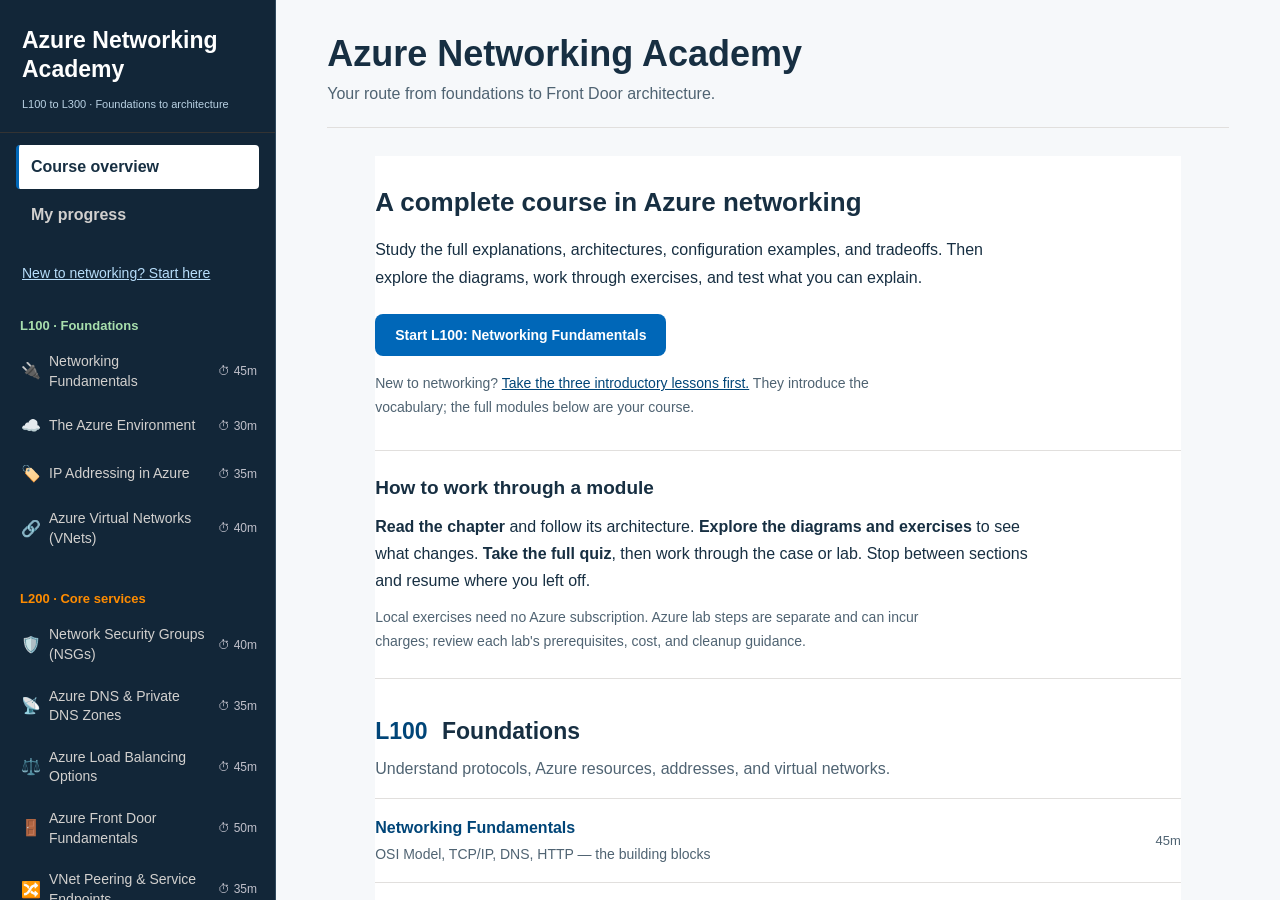
==== commit f6e7e97d: "feat: restore full networking modules and illustrated architectures Restore the original module-firs" ====
--- a/index.html
+++ b/index.html
@@ -2,53 +2,153 @@
 <html lang="en">
 <head>
     <meta charset="UTF-8">
-    <meta name="viewport" content="width=device-width, initial-scale=1">
-    <meta http-equiv="Content-Security-Policy" content="default-src 'self'; script-src 'self'; style-src 'self'; img-src 'self' data:; font-src 'self'; connect-src 'self'; object-src 'none'; base-uri 'self'; form-action 'self'">
+    <meta name="viewport" content="width=device-width, initial-scale=1.0">
+    <meta http-equiv="Content-Security-Policy" content="default-src 'self'; script-src 'self'; style-src 'self' 'unsafe-inline'; img-src 'self' data:; font-src 'self'; connect-src 'self'; object-src 'none'; base-uri 'self'; form-action 'self'">
     <meta name="referrer" content="strict-origin-when-cross-origin">
-    <meta name="theme-color" content="#0067b8">
-    <title>Azure Networking Academy — One course, from zero to depth</title>
+    <meta name="theme-color" content="#122638">
+    <title>Azure Networking Academy — L100 to L300</title>
     <link rel="manifest" href="manifest.webmanifest">
     <link rel="icon" href="icons/app-icon.svg" type="image/svg+xml">
-    <link rel="stylesheet" href="css/guided-course.css?v=2026-10-course-4">
-    <link rel="stylesheet" href="css/course.css?v=2026-10-course-4">
+    <link rel="stylesheet" href="css/styles.css?v=2026-10-modules-2">
+    <link rel="stylesheet" href="css/learning.css?v=2026-10-modules-2">
+    <link rel="stylesheet" href="css/diagrams.css?v=2026-10-modules-2">
+    <link rel="stylesheet" href="css/module-academy.css?v=2026-10-modules-2">
+    <link rel="stylesheet" href="css/illustrated-diagrams.css?v=2026-10-modules-2">
 </head>
-<!-- THESIS: One complete course, not a collection of learning tools.
-     OWN-WORLD: White reading pages, navy text, Azure-blue actions, labelled connections.
-     STORY: Start from zero, learn an idea, inspect evidence, check it, continue through L300.
-     FIRST VIEWPORT: Course identity, one Start/Continue action, then the complete level outline.
-     FORM: User-approved continuous lessons with collapsible syllabus; no lesson tabs or nested simulator.
-     Read mode. Preserve legacy evidence without claiming new checks or Azure execution. -->
-<body>
-    <a class="course-skip" href="#course">Skip to lesson</a>
-    <header class="course-header">
-        <a href="#" class="course-brand">Azure Networking Academy</a>
-        <nav aria-label="Primary navigation"><a href="#">Course</a><a href="#progress">Progress</a></nav>
-    </header>
-    <section id="save-notice" class="save-notice" role="alert" hidden>
-        <p id="save-message"></p>
-        <button data-course-action="retry">Retry saving</button>
-        <button data-course-action="export">Download backup</button>
-    </section>
-    <div class="course-layout">
-        <aside id="course-navigation" hidden></aside>
-        <main id="course" tabindex="-1"><h1>Loading your course</h1><p>If loading does not finish, reload the page. Your saved progress is not reset.</p></main>
+<!-- THESIS: restore full chapters and service-specific architecture, not micro-lessons.
+     OWN-WORLD: the original navy curriculum rail, light reading panels, Azure-blue controls.
+     STORY: choose a level, read a complete module, explore, assess, and apply.
+     FIRST VIEWPORT: permanent desktop syllabus, one resume action, and real module topics.
+     FORM: the user-confirmed original module workspace from 09b3f09, with teaching before cases. -->
+<body class="module-academy">
+    <a href="#content" class="skip-link">Skip to main content</a>
+    <button id="mobileNavToggle" class="mobile-nav-toggle" aria-label="Open course contents" aria-controls="sidebar" aria-expanded="false">Contents</button>
+    <button id="navBackdrop" class="nav-backdrop" type="button" data-app-action="close-mobile-nav" aria-label="Close navigation" hidden></button>
+    <div id="app">
+        <nav id="sidebar" aria-label="Course contents" aria-hidden="true" inert>
+            <button id="mobileNavClose" class="sidebar-close" type="button" data-app-action="close-mobile-nav" aria-label="Close navigation">×</button>
+            <div class="sidebar-header">
+                <a class="module-brand" href="#today">Azure Networking<br>Academy</a>
+                <p class="tagline">L100 to L300 · Foundations to architecture</p>
+            </div>
+            <div class="progress-overview">
+                <div class="progress-bar-container"><div class="progress-bar" id="overallProgress"></div></div>
+                <span class="progress-text" id="overallProgressText">No reading recorded</span>
+            </div>
+            <div class="workspace-nav" aria-label="Learning destinations">
+                <a href="#today" data-destination="today">Course overview</a>
+                <a href="#more" data-destination="more">My progress</a>
+            </div>
+            <div class="module-curriculum-nav">
+                <a class="starter-link" href="#start?lesson=0">New to networking? Start here</a>
+                <section class="nav-section"><h2 class="nav-level level-100">L100 · Foundations</h2><ul id="nav-level-100"></ul></section>
+                <section class="nav-section"><h2 class="nav-level level-200">L200 · Core services</h2><ul id="nav-level-200"></ul></section>
+                <section class="nav-section"><h2 class="nav-level level-300">L300 · Applied depth</h2><ul id="nav-level-300"></ul></section>
+            </div>
+            <div class="sidebar-footer">
+                <button id="openSearch" class="btn-search" title="Search (Ctrl+K)" aria-label="Search modules and topics">Search modules and topics</button>
+                <details class="backup-controls"><summary>Backups and reset</summary>
+                    <button id="exportProgress" class="btn-export">Export progress</button>
+                    <button id="importProgress" class="btn-import">Import progress</button>
+                    <button id="resetProgress" class="btn-reset">Reset progress</button>
+                    <input type="file" id="importFile" accept=".json" hidden>
+                </details>
+            </div>
+        </nav>
+        <main id="content">
+            <section id="storageNotice" class="storage-notice" role="alert" hidden></section>
+            <div id="destinationView" class="view learning-surface"></div>
+            <div id="dashboard" class="view active">
+                <header class="module-page-header"><h1>Azure Networking Academy</h1><p>Your route from foundations to Front Door architecture.</p></header>
+                <section id="masteryDashboard" class="mastery-dashboard" aria-label="Course and learning progress"></section>
+            </div>
+            <div id="moduleView" class="view">
+                <div class="module-header">
+                    <button class="btn-back" data-app-action="show-dashboard">← Course overview</button>
+                    <div class="module-title-area"><span class="module-level-badge" id="moduleLevelBadge"></span><h1 id="moduleTitle"></h1></div>
+                    <div class="module-progress-indicator"><span id="moduleSectionProgress"></span></div>
+                </div>
+                <section id="unitHeading" hidden></section>
+                <nav class="module-tabs" aria-label="Module activities">
+                    <button class="tab active" type="button" data-app-action="switch-tab" data-tab="learn" aria-current="page">Learn</button>
+                    <button class="tab" type="button" data-app-action="switch-tab" data-tab="diagrams">Diagrams</button>
+                    <button class="tab" type="button" data-app-action="switch-tab" data-tab="interactive">Exercises</button>
+                    <button class="tab" type="button" data-app-action="switch-tab" data-tab="quiz">Quiz</button>
+                    <button class="tab" type="button" data-app-action="switch-tab" data-tab="lab">Lab</button>
+                </nav>
+                <div class="module-workspace">
+                    <details id="sectionOutline" class="section-outline" hidden><summary>In this module</summary><ol id="sectionOutlineList"></ol></details>
+                    <div class="module-content">
+                        <div id="tab-learn" class="tab-content active"></div>
+                        <div id="tab-diagrams" class="tab-content"></div>
+                        <div id="tab-interactive" class="tab-content"></div>
+                        <div id="tab-quiz" class="tab-content"></div>
+                        <div id="tab-lab" class="tab-content"></div>
+                        <div id="tab-check" class="tab-content">
+                            <h2>Applied explanation and review</h2>
+                            <div id="quickCheckHost" hidden></div>
+                            <div id="coachingHost" hidden></div>
+                            <details id="furtherStudy" open><summary>Learning evidence</summary>
+                                <section id="masteryPanel" class="mastery-panel" aria-label="Learning evidence"></section>
+                            </details>
+                        </div>
+                        <div id="tab-try" class="tab-content"></div>
+                        <div id="tab-reference" class="tab-content"></div>
+                        <button id="nextLessonStep" type="button" class="btn-primary" data-app-action="switch-tab" data-tab="diagrams" hidden>Explore diagrams</button>
+                    </div>
+                </div>
+                <div class="module-navigation">
+                    <button class="btn-secondary" id="prevModule" data-app-action="prev-module">← Previous module</button>
+                    <button class="btn-primary" id="completeModule" data-app-action="complete-module">Save reading</button>
+                    <button class="btn-secondary" id="nextModule" data-app-action="next-module">Next module →</button>
+                </div>
+            </div>
+        </main>
     </div>
-    <noscript><p class="course-no-script">Enable JavaScript to use the guided course and save progress.</p></noscript>
-    <footer class="course-footer"><p>Learn locally, at your pace. Progress stays in this browser; export a backup to move devices. Practice is not certification or proof of Azure execution.</p></footer>
-    <script src="js/progress.js?v=2026-10-course-4"></script>
-    <script src="js/modules-100.js?v=2026-10-course-4"></script>
-    <script src="js/modules-200.js?v=2026-10-course-4"></script>
-    <script src="js/modules-300.js?v=2026-10-course-4"></script>
-    <script src="js/modules-extras.js?v=2026-10-course-4"></script>
-    <script src="js/unit-content.js?v=2026-10-course-4"></script>
-    <script src="js/diagram-models.js?v=2026-10-course-4"></script>
-    <script src="js/diagram-afd.js?v=2026-10-course-4"></script>
-    <script src="js/diagrams.js?v=2026-10-course-4"></script>
-    <script src="js/guided-course.js?v=2026-10-course-4"></script>
-    <script src="js/course-cases.js?v=2026-10-course-4"></script>
-    <script src="js/course-depth.js?v=2026-10-course-4"></script>
-    <script src="js/course-curriculum.js?v=2026-10-course-4"></script>
-    <script src="js/course-visuals.js?v=2026-10-course-4"></script>
-    <script src="js/course-app.js?v=2026-10-course-4"></script>
+    <nav class="bottom-nav" aria-label="Primary navigation">
+        <button type="button" class="bottom-nav-item" data-app-action="navigate-destination" data-destination="today">Course</button>
+        <button type="button" class="bottom-nav-item" data-app-action="open-search">Search</button>
+        <button type="button" class="bottom-nav-item" data-app-action="navigate-destination" data-destination="more">Progress</button>
+    </nav>
+    <div id="toast" class="toast" role="status" aria-live="polite"></div>
+    <div id="searchPalette" class="search-palette" role="dialog" aria-modal="true" aria-label="Search modules" hidden>
+        <div class="search-palette-backdrop" data-app-action="close-search"></div>
+        <div class="search-palette-inner">
+            <input id="searchInput" type="search" autocomplete="off" placeholder="Search modules, topics, tags…" aria-label="Search">
+            <ul id="searchResults" class="search-results" role="listbox"></ul>
+            <div class="search-hint">Arrow keys to navigate · Enter to open · Escape to close</div>
+        </div>
+    </div>
+    <dialog id="diagnosticDialog" class="diagnostic-dialog" aria-labelledby="diagnosticTitle">
+        <div class="diagnostic-dialog-head"><h2 id="diagnosticTitle">Find your starting point</h2><button type="button" class="icon-button" data-mastery-action="close-diagnostic" aria-label="Close diagnostic">×</button></div>
+        <p>Answer from memory. This recommends where to begin; it does not lock any module.</p>
+        <form id="diagnosticForm" class="diagnostic-form"></form>
+        <p id="diagnosticFeedback" role="status"></p>
+        <div class="diagnostic-actions"><button type="button" class="btn-secondary" data-mastery-action="close-diagnostic">Cancel</button><button type="button" class="btn-primary" data-mastery-action="submit-diagnostic">Get recommendation</button></div>
+    </dialog>
+    <script src="js/progress.js?v=2026-10-modules-2"></script>
+    <script src="js/ui-state.js?v=2026-10-modules-2"></script>
+    <script src="js/today-engine.js?v=2026-10-modules-2"></script>
+    <script src="js/modules-100.js?v=2026-10-modules-2"></script>
+    <script src="js/modules-200.js?v=2026-10-modules-2"></script>
+    <script src="js/modules-300.js?v=2026-10-modules-2"></script>
+    <script src="js/modules-extras.js?v=2026-10-modules-2"></script>
+    <script src="js/mastery-content.js?v=2026-10-modules-2"></script>
+    <script src="js/learning-content.js?v=2026-10-modules-2"></script>
+    <script src="js/quiz-engine.js?v=2026-10-modules-2"></script>
+    <script src="js/interactive.js?v=2026-10-modules-2"></script>
+    <script src="js/lab-engine.js?v=2026-10-modules-2"></script>
+    <script src="js/diagram-models.js?v=2026-10-modules-2"></script>
+    <script src="js/diagram-afd.js?v=2026-10-modules-2"></script>
+    <script src="js/diagrams.js?v=2026-10-modules-2"></script>
+    <script src="js/illustrated-diagrams.js?v=2026-10-modules-2"></script>
+    <script src="js/mastery-engine.js?v=2026-10-modules-2"></script>
+    <script src="js/learning-engine.js?v=2026-10-modules-2"></script>
+    <script src="js/beginner.js?v=2026-10-modules-2"></script>
+    <script src="js/unit-content.js?v=2026-10-modules-2"></script>
+    <script src="js/unit-engine.js?v=2026-10-modules-2"></script>
+    <script src="js/course-depth.js?v=2026-10-modules-2"></script>
+    <script src="js/module-academy.js?v=2026-10-modules-2"></script>
+    <script src="js/app.js?v=2026-10-modules-2"></script>
 </body>
 </html>
--- a/css/styles.css
+++ b/css/styles.css
@@ -0,0 +1,1992 @@
+/* ============================================
+   AZURE NETWORKING ACADEMY — STYLES
+   ============================================ */
+
+:root {
+    --azure-blue: #0067b8;
+    --azure-dark: #004578;
+    --azure-light: #deecf9;
+    --azure-accent: #00bcf2;
+    --l100-color: #107c10;
+    --l200-color: #ff8c00;
+    --l300-color: #d13438;
+    --bg-primary: #f6f8fa;
+    --bg-secondary: #ffffff;
+    --bg-sidebar: #122638;
+    --text-primary: #172f42;
+    --text-secondary: #4f6372;
+    --text-sidebar: #d2d0ce;
+    --border-color: #e1dfdd;
+    --success: #107c10;
+    --warning: #ff8c00;
+    --error: #d13438;
+    --code-bg: #1e1e1e;
+    --code-text: #d4d4d4;
+    --shadow: 0 2px 8px rgba(0,0,0,0.1);
+    --shadow-hover: 0 4px 16px rgba(0,0,0,0.15);
+    --radius: 8px;
+    --radius-lg: 12px;
+    --transition: all 0.2s ease;
+}
+
+* {
+    margin: 0;
+    padding: 0;
+    box-sizing: border-box;
+}
+
+.sr-only {
+    position: absolute !important;
+    top: 0 !important;
+    left: 0 !important;
+    width: 1px !important;
+    height: 1px !important;
+    padding: 0 !important;
+    margin: -1px !important;
+    overflow: hidden !important;
+    clip: rect(0, 0, 0, 0) !important;
+    white-space: nowrap !important;
+    border: 0 !important;
+}
+
+:where(a, button, input, select, textarea, [tabindex]:not([tabindex="-1"])):focus-visible {
+    outline: 3px solid #005a9e;
+    outline-offset: 3px;
+    box-shadow: 0 0 0 2px #fff;
+}
+
+html, body {
+    height: 100%;
+    font-family: 'Segoe UI', -apple-system, BlinkMacSystemFont, sans-serif;
+    font-size: 15px;
+    color: var(--text-primary);
+    background: var(--bg-primary);
+}
+
+/* ============ APP LAYOUT ============ */
+#app {
+    display: flex;
+    height: 100vh;
+    height: 100dvh;
+    overflow: hidden;
+}
+
+/* ============ SIDEBAR ============ */
+#sidebar {
+    width: 300px;
+    min-width: 300px;
+    background: var(--bg-sidebar);
+    color: var(--text-sidebar);
+    display: flex;
+    flex-direction: column;
+    overflow-y: auto;
+    border-right: 1px solid #333;
+}
+
+.module-link {
+    width: 100%; display: flex; align-items: center; gap: 8px; padding: 10px 20px 10px 32px;
+    border: 0; background: transparent; color: inherit; font: inherit; text-align: left; cursor: pointer;
+}
+.module-icon { flex: 0 0 20px; text-align: center; }
+.module-title { min-width: 0; flex: 1; overflow-wrap: anywhere; }
+.nav-time { margin-left: auto; color: #888; font-size: 10px; white-space: nowrap; }
+
+.sidebar-header {
+    padding: 24px 20px 16px;
+    border-bottom: 1px solid #333;
+}
+
+.logo {
+    display: flex;
+    align-items: center;
+    gap: 12px;
+}
+
+.logo-icon {
+    font-size: 32px;
+}
+
+.logo h1 {
+    font-size: 16px;
+    font-weight: 600;
+    line-height: 1.3;
+    color: #fff;
+}
+
+.tagline {
+    font-size: 11px;
+    color: var(--azure-accent);
+    margin-top: 8px;
+    letter-spacing: 0.5px;
+    text-transform: uppercase;
+}
+
+.mastery-dashboard, .mastery-panel {
+    margin: 28px 48px 0; padding: 24px; background: #fff; border: 1px solid var(--border-color);
+    border-radius: var(--radius); box-shadow: var(--shadow);
+}
+.mastery-dashboard-head, .mastery-panel-head, .diagnostic-dialog-head {
+    display: flex; align-items: flex-start; justify-content: space-between; gap: 20px;
+}
+.mastery-dashboard h2, .mastery-panel h2 { font-size: 19px; line-height: 1.35; }
+.mastery-eyebrow { margin-bottom: 5px; color: var(--azure-blue); font-size: 11px; font-weight: 700; text-transform: uppercase; letter-spacing: 0.8px; }
+.mastery-summary-grid { display: grid; grid-template-columns: repeat(4, minmax(0, 1fr)); gap: 1px; margin-top: 18px; background: var(--border-color); border: 1px solid var(--border-color); }
+.mastery-summary-grid div { display: flex; flex-direction: column; gap: 2px; padding: 14px; background: #fff; }
+.mastery-summary-grid strong { font-size: 23px; color: var(--azure-dark); }
+.mastery-summary-grid span { font-size: 12px; color: var(--text-secondary); }
+.mastery-route-grid { display: grid; grid-template-columns: 1fr 1fr; gap: 16px; margin-top: 16px; }
+.mastery-route-card { padding: 17px; background: #fafafa; border-left: 3px solid var(--azure-blue); }
+.mastery-route-card h3 { margin-bottom: 7px; font-size: 15px; }
+.mastery-route-card p { margin-bottom: 10px; color: var(--text-secondary); line-height: 1.55; }
+.review-queue-item { width: 100%; display: flex; justify-content: space-between; gap: 12px; padding: 10px 0; border: 0; border-bottom: 1px solid var(--border-color); background: transparent; color: inherit; cursor: pointer; text-align: left; }
+.review-queue-item span:last-child { color: var(--azure-blue); font-weight: 600; white-space: nowrap; }
+.mastery-panel { margin-top: 20px; }
+.mastery-state { padding: 6px 10px; border: 1px solid var(--border-color); border-radius: 4px; font-size: 12px; font-weight: 700; white-space: nowrap; }
+.mastery-state-practiced, .mastery-state-demonstrated, .mastery-state-durable { color: #fff; background: var(--success); border-color: var(--success); }
+.mastery-state-learned { color: #7a4c00; background: #fff3cd; border-color: #f0c36d; }
+.mastery-prereqs { margin-top: 10px; color: var(--text-secondary); font-size: 13px; }
+.mastery-evidence-grid { display: grid; grid-template-columns: repeat(4, minmax(0, 1fr)); gap: 10px; margin-top: 18px; }
+.mastery-evidence { display: flex; gap: 9px; min-width: 0; padding: 12px; border: 1px solid var(--border-color); background: #fafafa; }
+.mastery-evidence > span { color: #999; font-size: 18px; }
+.mastery-evidence.is-complete > span { color: var(--success); }
+.mastery-evidence strong, .mastery-evidence small { display: block; }
+.mastery-evidence small { margin-top: 3px; color: var(--text-secondary); font-size: 11px; line-height: 1.35; }
+.transfer-challenge { margin-top: 18px; border-top: 1px solid var(--border-color); padding-top: 14px; }
+.transfer-challenge summary { cursor: pointer; color: var(--azure-dark); font-weight: 700; }
+.transfer-challenge > p { margin: 12px 0; line-height: 1.6; }
+.transfer-rubric { display: grid; gap: 8px; }
+.transfer-rubric label { display: grid; grid-template-columns: 1fr 90px; gap: 12px; align-items: center; padding: 10px; background: #fafafa; border: 1px solid var(--border-color); }
+.transfer-rubric small { display: block; margin-top: 3px; color: var(--text-secondary); }
+.transfer-rubric select { width: 100%; padding: 7px; }
+.transfer-reflection-label { display: block; margin: 14px 0 6px; font-weight: 700; }
+#transfer-reflection { width: 100%; resize: vertical; padding: 10px; border: 1px solid var(--border-color); font: inherit; }
+.transfer-actions { display: flex; align-items: center; gap: 12px; margin-top: 10px; }
+#transfer-feedback { color: var(--text-secondary); font-size: 13px; }
+.diagnostic-dialog { width: min(760px, calc(100vw - 32px)); max-height: 88vh; margin: auto; padding: 24px; border: 0; border-radius: var(--radius); box-shadow: 0 22px 70px rgba(0,0,0,0.32); }
+.diagnostic-dialog::backdrop { background: rgba(0, 30, 55, 0.68); }
+.diagnostic-dialog-head h2 { font-size: 22px; }
+.icon-button { width: 38px; height: 38px; border: 0; background: #eee; font-size: 24px; cursor: pointer; }
+.diagnostic-form { display: grid; gap: 12px; margin-top: 18px; }
+.diagnostic-form fieldset { padding: 14px; border: 1px solid var(--border-color); }
+.diagnostic-form legend { padding: 0 5px; font-weight: 700; }
+.diagnostic-form label { display: flex; gap: 8px; margin-top: 8px; cursor: pointer; }
+.diagnostic-actions { position: sticky; bottom: -24px; display: flex; justify-content: flex-end; gap: 10px; margin: 18px -24px -24px; padding: 14px 24px; background: #fff; border-top: 1px solid var(--border-color); }
+
+.progress-overview {
+    padding: 16px 20px;
+    border-bottom: 1px solid #333;
+}
+
+.progress-bar-container {
+    background: #333;
+    border-radius: 10px;
+    height: 8px;
+    overflow: hidden;
+}
+
+.progress-bar {
+    height: 100%;
+    background: linear-gradient(90deg, var(--azure-blue), var(--azure-accent));
+    border-radius: 10px;
+    transition: width 0.5s ease;
+    width: 0%;
+}
+
+.progress-text {
+    font-size: 12px;
+    color: #999;
+    margin-top: 6px;
+    display: block;
+}
+
+.nav-section {
+    padding: 12px 0;
+}
+
+.nav-level {
+    padding: 8px 20px;
+    font-size: 11px;
+    text-transform: uppercase;
+    letter-spacing: 1px;
+    font-weight: 600;
+}
+
+.nav-level.level-100 { color: var(--l100-color); }
+.nav-level.level-200 { color: var(--l200-color); }
+.nav-level.level-300 { color: var(--l300-color); }
+
+#sidebar ul {
+    list-style: none;
+}
+
+#sidebar ul li {
+    cursor: pointer;
+    padding: 10px 20px 10px 32px;
+    font-size: 13px;
+    transition: var(--transition);
+    display: flex;
+    align-items: center;
+    gap: 8px;
+    border-left: 3px solid transparent;
+}
+
+#sidebar ul li:hover {
+    background: rgba(255,255,255,0.05);
+}
+
+#sidebar ul li.active {
+    background: rgba(0,120,212,0.15);
+    border-left-color: var(--azure-blue);
+    color: #fff;
+}
+
+#sidebar ul li.completed::before {
+    content: '✓';
+    color: var(--success);
+    font-weight: bold;
+    font-size: 14px;
+}
+
+#sidebar ul li.locked {
+    opacity: 0.4;
+    cursor: not-allowed;
+}
+
+#sidebar ul li.locked::before {
+    content: '🔒';
+    font-size: 12px;
+}
+
+.sidebar-footer {
+    padding: 16px 20px;
+    border-top: 1px solid #333;
+    margin-top: auto;
+    display: flex;
+    gap: 8px;
+    flex-wrap: wrap;
+}
+
+.btn-reset, .btn-export, .btn-import {
+    padding: 6px 12px;
+    font-size: 12px;
+    border: 1px solid #555;
+    background: transparent;
+    color: #999;
+    border-radius: 4px;
+    cursor: pointer;
+    transition: var(--transition);
+}
+
+.btn-reset:hover { border-color: var(--error); color: var(--error); }
+.btn-export:hover, .btn-import:hover { border-color: var(--azure-accent); color: var(--azure-accent); }
+
+/* ============ MAIN CONTENT ============ */
+#content {
+    position: relative;
+    flex: 1;
+    min-width: 0;
+    min-height: 0;
+    overscroll-behavior-y: contain;
+    overflow-y: auto;
+    overflow-x: hidden;
+    padding: 0;
+}
+
+.view {
+    display: none;
+    min-height: 100%;
+}
+
+.view.active {
+    display: block;
+}
+
+/* ============ DASHBOARD ============ */
+.dashboard-hero {
+    background: linear-gradient(135deg, var(--azure-dark) 0%, var(--azure-blue) 50%, var(--azure-accent) 100%);
+    color: #fff;
+    padding: 60px 48px;
+}
+
+.dashboard-hero h1 {
+    font-size: 32px;
+    font-weight: 600;
+    margin-bottom: 12px;
+}
+
+.dashboard-hero p {
+    font-size: 16px;
+    opacity: 0.9;
+    max-width: 600px;
+}
+
+.level-cards {
+    display: grid;
+    grid-template-columns: repeat(auto-fit, minmax(300px, 1fr));
+    gap: 24px;
+    padding: 32px 48px;
+}
+
+.level-card {
+    background: var(--bg-secondary);
+    border-radius: var(--radius-lg);
+    padding: 28px;
+    box-shadow: var(--shadow);
+    transition: var(--transition);
+    border-top: 4px solid transparent;
+}
+
+.level-card:hover {
+    box-shadow: var(--shadow-hover);
+    transform: translateY(-2px);
+}
+
+.level-100-card { border-top-color: var(--l100-color); }
+.level-200-card { border-top-color: var(--l200-color); }
+.level-300-card { border-top-color: var(--l300-color); }
+
+.level-card-header {
+    display: flex;
+    align-items: center;
+    gap: 12px;
+    margin-bottom: 12px;
+}
+
+.level-badge {
+    padding: 4px 10px;
+    border-radius: 4px;
+    font-size: 11px;
+    font-weight: 700;
+    letter-spacing: 0.5px;
+    color: #fff;
+}
+
+.level-badge.l100 { background: var(--l100-color); }
+.level-badge.l200 { background: var(--l200-color); }
+.level-badge.l300 { background: var(--l300-color); }
+
+.level-card h2 {
+    font-size: 20px;
+}
+
+.level-card p {
+    color: var(--text-secondary);
+    font-size: 14px;
+    margin-bottom: 16px;
+    line-height: 1.5;
+}
+
+.level-card-progress {
+    margin-bottom: 16px;
+}
+
+.level-card-progress .progress-bar-container {
+    background: #eee;
+}
+
+.level-card-progress span {
+    font-size: 12px;
+    color: var(--text-secondary);
+    margin-top: 4px;
+    display: block;
+}
+
+.btn-primary {
+    background: var(--azure-blue);
+    color: #fff;
+    border: none;
+    padding: 10px 20px;
+    border-radius: var(--radius);
+    font-size: 14px;
+    font-weight: 600;
+    cursor: pointer;
+    transition: var(--transition);
+}
+
+.btn-primary:hover {
+    background: var(--azure-dark);
+}
+
+.btn-secondary {
+    background: transparent;
+    color: var(--azure-blue);
+    border: 2px solid var(--azure-blue);
+    padding: 8px 18px;
+    border-radius: var(--radius);
+    font-size: 14px;
+    font-weight: 600;
+    cursor: pointer;
+    transition: var(--transition);
+}
+
+.btn-secondary:hover {
+    background: var(--azure-light);
+}
+
+.dashboard-stats {
+    display: grid;
+    grid-template-columns: repeat(auto-fit, minmax(180px, 1fr));
+    gap: 16px;
+    padding: 0 48px 24px;
+}
+
+.stat-card {
+    background: var(--bg-secondary);
+    border-radius: var(--radius);
+    padding: 20px;
+    text-align: center;
+    box-shadow: var(--shadow);
+}
+
+.stat-number {
+    display: block;
+    font-size: 36px;
+    font-weight: 700;
+    color: var(--azure-blue);
+}
+
+.stat-label {
+    font-size: 12px;
+    color: var(--text-secondary);
+    text-transform: uppercase;
+    letter-spacing: 0.5px;
+}
+
+/* ============ PROGRESS TRACKER ============ */
+.progress-tracker-section {
+    padding: 0 48px 48px;
+}
+
+.progress-tracker-section h2 {
+    font-size: 20px;
+    margin-bottom: 16px;
+    color: var(--text-primary);
+}
+
+.tracker-summary {
+    display: flex;
+    gap: 24px;
+    margin-bottom: 20px;
+    flex-wrap: wrap;
+}
+
+.tracker-summary-item {
+    display: flex;
+    align-items: center;
+    gap: 8px;
+    font-size: 13px;
+    color: var(--text-secondary);
+}
+
+.tracker-summary-item .dot {
+    width: 12px;
+    height: 12px;
+    border-radius: 3px;
+    flex-shrink: 0;
+}
+
+.tracker-grid {
+    display: flex;
+    flex-direction: column;
+    gap: 6px;
+}
+
+.tracker-level-header {
+    font-size: 12px;
+    font-weight: 700;
+    text-transform: uppercase;
+    letter-spacing: 1px;
+    margin: 12px 0 4px;
+    padding-left: 4px;
+}
+
+.tracker-level-header.l100 { color: var(--l100-color); }
+.tracker-level-header.l200 { color: var(--l200-color); }
+.tracker-level-header.l300 { color: var(--l300-color); }
+
+.tracker-row {
+    display: flex;
+    align-items: center;
+    gap: 12px;
+    padding: 10px 14px;
+    background: var(--bg-secondary);
+    border: 1px solid var(--border-color);
+    border-radius: var(--radius);
+    cursor: pointer;
+    transition: var(--transition);
+}
+
+.tracker-row:hover {
+    border-color: var(--azure-blue);
+    box-shadow: var(--shadow);
+}
+
+.tracker-row.completed {
+    border-color: var(--success);
+    background: #f8fff8;
+}
+
+.tracker-status {
+    width: 24px;
+    height: 24px;
+    border-radius: 50%;
+    display: flex;
+    align-items: center;
+    justify-content: center;
+    font-size: 12px;
+    font-weight: 700;
+    flex-shrink: 0;
+}
+
+.tracker-status.done {
+    background: var(--success);
+    color: #fff;
+}
+
+.tracker-status.pending {
+    background: #e8e8e8;
+    color: #999;
+}
+
+.tracker-info {
+    flex: 1;
+    min-width: 0;
+}
+
+.tracker-info .tracker-title {
+    font-size: 14px;
+    font-weight: 600;
+    color: var(--text-primary);
+    white-space: nowrap;
+    overflow: hidden;
+    text-overflow: ellipsis;
+}
+
+.tracker-info .tracker-subtitle {
+    font-size: 11px;
+    color: var(--text-secondary);
+    margin-top: 1px;
+}
+
+.tracker-badges {
+    display: flex;
+    gap: 6px;
+    flex-shrink: 0;
+    flex-wrap: wrap;
+}
+
+.tracker-badge {
+    font-size: 10px;
+    padding: 2px 8px;
+    border-radius: 10px;
+    font-weight: 600;
+    white-space: nowrap;
+}
+
+.tracker-badge.time {
+    background: #f0f7ff;
+    color: var(--azure-blue);
+    border: 1px solid #cce0f5;
+}
+
+.tracker-badge.quiz-done {
+    background: #e6f9e6;
+    color: var(--success);
+}
+
+.tracker-badge.lab-done {
+    background: #fff4e5;
+    color: var(--warning);
+}
+
+.tracker-badge.quiz-pending,
+.tracker-badge.lab-pending {
+    background: #f5f5f5;
+    color: #aaa;
+}
+
+/* ============ MODULE VIEW ============ */
+.module-header {
+    display: flex;
+    align-items: center;
+    gap: 16px;
+    padding: 16px 32px;
+    background: var(--bg-secondary);
+    border-bottom: 1px solid var(--border-color);
+    position: sticky;
+    top: 0;
+    z-index: 100;
+}
+
+.btn-back {
+    background: none;
+    border: none;
+    color: var(--azure-blue);
+    font-size: 14px;
+    cursor: pointer;
+    font-weight: 600;
+    white-space: nowrap;
+}
+
+.module-title-area {
+    display: flex;
+    align-items: center;
+    gap: 10px;
+    flex: 1;
+}
+
+.module-level-badge {
+    padding: 3px 8px;
+    border-radius: 4px;
+    font-size: 10px;
+    font-weight: 700;
+    color: #fff;
+}
+
+#moduleTitle {
+    font-size: 18px;
+    font-weight: 600;
+}
+
+.module-progress-indicator {
+    font-size: 12px;
+    color: var(--text-secondary);
+    white-space: nowrap;
+}
+
+.module-tabs {
+    display: flex;
+    gap: 0;
+    background: var(--bg-secondary);
+    border-bottom: 2px solid var(--border-color);
+    padding: 0 32px;
+}
+
+.tab {
+    padding: 12px 20px;
+    background: none;
+    border: none;
+    font-size: 14px;
+    cursor: pointer;
+    color: var(--text-secondary);
+    border-bottom: 2px solid transparent;
+    margin-bottom: -2px;
+    transition: var(--transition);
+    font-weight: 500;
+}
+
+.tab:hover {
+    color: var(--azure-blue);
+}
+
+.tab.active {
+    color: var(--azure-blue);
+    border-bottom-color: var(--azure-blue);
+}
+
+.module-content {
+    padding: 32px;
+    max-width: 900px;
+    min-width: 0;
+}
+
+.tab-content {
+    display: none;
+    min-width: 0;
+    max-width: 100%;
+}
+
+.tab-content.active {
+    display: block;
+}
+
+.module-navigation {
+    display: flex;
+    justify-content: space-between;
+    align-items: center;
+    padding: 24px 32px;
+    border-top: 1px solid var(--border-color);
+    background: var(--bg-secondary);
+}
+
+/* ============ CONTENT STYLING ============ */
+.learn-section {
+    margin-bottom: 32px;
+    min-width: 0;
+    max-width: 100%;
+}
+
+.learn-section h2 {
+    font-size: 22px;
+    margin-bottom: 16px;
+    color: var(--azure-dark);
+    border-bottom: 2px solid var(--azure-light);
+    padding-bottom: 8px;
+}
+
+.learn-section h3 {
+    font-size: 17px;
+    margin: 20px 0 10px;
+    color: var(--text-primary);
+}
+
+.learn-section p {
+    line-height: 1.7;
+    margin-bottom: 12px;
+    color: var(--text-primary);
+}
+
+.learn-section ul, .learn-section ol {
+    margin: 12px 0 12px 24px;
+    line-height: 1.7;
+}
+
+.learn-section li {
+    margin-bottom: 6px;
+}
+
+.concept-box {
+    background: var(--azure-light);
+    border-left: 4px solid var(--azure-blue);
+    padding: 16px 20px;
+    border-radius: 0 var(--radius) var(--radius) 0;
+    margin: 16px 0;
+}
+
+.concept-box h4 {
+    color: var(--azure-dark);
+    font-size: 14px;
+    margin-bottom: 8px;
+}
+
+.concept-box p {
+    font-size: 14px;
+    margin-bottom: 0;
+}
+
+.warning-box {
+    background: #fff4e5;
+    border-left: 4px solid var(--warning);
+    padding: 16px 20px;
+    border-radius: 0 var(--radius) var(--radius) 0;
+    margin: 16px 0;
+}
+
+.warning-box h4 {
+    color: #8a6914;
+    font-size: 14px;
+    margin-bottom: 8px;
+}
+
+.tip-box {
+    background: #e6f9e6;
+    border-left: 4px solid var(--success);
+    padding: 16px 20px;
+    border-radius: 0 var(--radius) var(--radius) 0;
+    margin: 16px 0;
+}
+
+.tip-box h4 {
+    color: #0a5c0a;
+    font-size: 14px;
+    margin-bottom: 8px;
+}
+
+.code-block {
+    background: var(--code-bg);
+    color: var(--code-text);
+    padding: 16px 20px;
+    border-radius: var(--radius);
+    font-family: 'Cascadia Code', 'Consolas', monospace;
+    font-size: 13px;
+    overflow-x: auto;
+    margin: 16px 0;
+    line-height: 1.6;
+    white-space: pre;
+    max-width: 100%;
+}
+
+.code-inline {
+    background: #e8e8e8;
+    padding: 2px 6px;
+    border-radius: 3px;
+    font-family: 'Cascadia Code', 'Consolas', monospace;
+    font-size: 13px;
+    color: var(--azure-dark);
+}
+
+/* Diagram styling */
+.diagram-container {
+    background: #fff;
+    border: 1px solid var(--border-color);
+    border-radius: var(--radius);
+    padding: 24px;
+    margin: 20px 0;
+    text-align: center;
+    overflow-x: auto;
+    max-width: 100%;
+}
+
+.diagram-container pre {
+    text-align: left;
+    display: inline-block;
+    font-family: 'Cascadia Code', 'Consolas', 'Courier New', monospace;
+    font-size: 12px;
+    line-height: 1.5;
+    color: #1a1a2e;
+    background: linear-gradient(135deg, #f8f9fa 0%, #e8f4fd 100%);
+    padding: 20px 24px;
+    border-radius: var(--radius);
+    border: 1px solid #d0e3f0;
+    max-width: 100%;
+    overflow-x: auto;
+    white-space: pre;
+    letter-spacing: 0.3px;
+}
+
+.diagram-container svg {
+    max-width: 100%;
+}
+
+.diagram-label {
+    text-align: center;
+    font-size: 12px;
+    color: var(--text-secondary);
+    font-style: italic;
+    margin-top: 8px;
+}
+
+/* Table styling */
+.content-table {
+    width: 100%;
+    max-width: 100%;
+    border-collapse: collapse;
+    margin: 16px 0;
+    font-size: 14px;
+    display: block;
+    overflow-x: auto;
+    overscroll-behavior-inline: contain;
+}
+
+.content-table th {
+    background: var(--azure-dark);
+    color: #fff;
+    padding: 10px 14px;
+    text-align: left;
+    font-weight: 600;
+}
+
+.content-table td {
+    padding: 10px 14px;
+    border-bottom: 1px solid var(--border-color);
+}
+
+.content-table tr:nth-child(even) {
+    background: #f9f9f9;
+}
+
+.content-table tr:hover {
+    background: var(--azure-light);
+}
+
+/* ============ QUIZ STYLING ============ */
+.quiz-container {
+    max-width: 700px;
+}
+
+.quiz-header {
+    display: flex;
+    justify-content: space-between;
+    align-items: center;
+    margin-bottom: 24px;
+}
+
+.quiz-question-counter {
+    font-size: 14px;
+    color: var(--text-secondary);
+}
+
+.quiz-score {
+    font-size: 14px;
+    font-weight: 600;
+    color: var(--azure-blue);
+}
+
+.quiz-question {
+    background: var(--bg-secondary);
+    border: 1px solid var(--border-color);
+    border-radius: var(--radius-lg);
+    padding: 28px;
+    margin-bottom: 20px;
+    box-shadow: var(--shadow);
+}
+
+.quiz-question h3 {
+    font-size: 16px;
+    margin-bottom: 20px;
+    line-height: 1.5;
+}
+
+.quiz-options {
+    display: flex;
+    flex-direction: column;
+    gap: 10px;
+}
+
+.quiz-option {
+    display: flex;
+    align-items: flex-start;
+    gap: 12px;
+    padding: 12px 16px;
+    border: 2px solid var(--border-color);
+    border-radius: var(--radius);
+    cursor: pointer;
+    transition: var(--transition);
+    font-size: 14px;
+    line-height: 1.4;
+}
+
+.quiz-option:hover {
+    border-color: var(--azure-blue);
+    background: var(--azure-light);
+}
+
+.quiz-option.selected {
+    border-color: var(--azure-blue);
+    background: var(--azure-light);
+}
+
+.quiz-option.correct {
+    border-color: var(--success);
+    background: #e6f9e6;
+}
+
+.quiz-option.incorrect {
+    border-color: var(--error);
+    background: #fde7e9;
+}
+
+.quiz-option.correct-answer {
+    border-color: var(--success);
+    background: #e6f9e6;
+}
+
+.quiz-option input[type="radio"] {
+    width: 18px;
+    height: 18px;
+    min-width: 18px;
+    flex: 0 0 18px;
+    margin-top: 1px;
+    accent-color: var(--azure-blue);
+}
+
+.quiz-explanation {
+    margin-top: 16px;
+    padding: 16px;
+    background: #f0f7ff;
+    border-radius: var(--radius);
+    font-size: 14px;
+    line-height: 1.5;
+    display: none;
+    border-left: 3px solid var(--azure-blue);
+}
+
+.quiz-explanation.show {
+    display: block;
+}
+
+.quiz-actions {
+    display: flex;
+    gap: 12px;
+    margin-top: 16px;
+}
+
+.quiz-results {
+    background: var(--bg-secondary);
+    border-radius: var(--radius-lg);
+    padding: 32px;
+    text-align: center;
+    box-shadow: var(--shadow);
+}
+
+.quiz-results h2 {
+    font-size: 24px;
+    margin-bottom: 8px;
+}
+
+.quiz-results .score-display {
+    font-size: 48px;
+    font-weight: 700;
+    color: var(--azure-blue);
+    margin: 16px 0;
+}
+
+.quiz-results .score-display.passed {
+    color: var(--success);
+}
+
+.quiz-results .score-display.failed {
+    color: var(--error);
+}
+
+/* ============ INTERACTIVE EXERCISES ============ */
+.interactive-exercise {
+    background: var(--bg-secondary);
+    border: 1px solid var(--border-color);
+    border-radius: var(--radius-lg);
+    padding: 28px;
+    margin-bottom: 24px;
+    box-shadow: var(--shadow);
+}
+
+.interactive-exercise h3 {
+    font-size: 16px;
+    margin-bottom: 8px;
+    display: flex;
+    align-items: center;
+    gap: 8px;
+}
+
+.interactive-exercise .exercise-description {
+    color: var(--text-secondary);
+    font-size: 14px;
+    margin-bottom: 20px;
+    line-height: 1.5;
+}
+
+/* Drag and drop */
+.drag-drop-area {
+    display: flex;
+    gap: 24px;
+    flex-wrap: wrap;
+}
+
+.drag-source {
+    flex: 1;
+    min-width: 250px;
+}
+
+.drag-target {
+    flex: 1;
+    min-width: 250px;
+}
+
+.drag-item {
+    padding: 10px 14px;
+    background: var(--azure-light);
+    border: 1px solid var(--azure-blue);
+    border-radius: var(--radius);
+    margin-bottom: 8px;
+    cursor: grab;
+    font-size: 13px;
+    transition: var(--transition);
+    user-select: none;
+}
+
+.drag-instructions {
+    margin: -8px 0 16px;
+    color: var(--text-secondary);
+    font-size: 13px;
+    line-height: 1.5;
+}
+
+.drag-item-row {
+    display: grid;
+    grid-template-columns: minmax(0, 1fr) minmax(9rem, auto);
+    gap: 8px;
+    align-items: start;
+    margin-bottom: 8px;
+}
+
+.drag-item-row .drag-item {
+    min-width: 0;
+    margin-bottom: 0;
+}
+
+.drag-move-select {
+    max-width: 12rem;
+    min-height: 38px;
+    padding: 7px 28px 7px 8px;
+    border: 1px solid var(--border-color);
+    border-radius: var(--radius);
+    background: var(--bg-secondary);
+    color: var(--text-primary);
+    font: inherit;
+    font-size: 12px;
+}
+
+.drag-item:hover {
+    background: #c7dff0;
+}
+
+.drag-item.dragging {
+    opacity: 0.5;
+}
+
+.drop-zone {
+    min-height: 60px;
+    border: 2px dashed var(--border-color);
+    border-radius: var(--radius);
+    padding: 12px;
+    margin-bottom: 8px;
+    transition: var(--transition);
+}
+
+.drop-zone.drag-over {
+    border-color: var(--azure-blue);
+    background: var(--azure-light);
+}
+
+.drop-zone .label {
+    font-size: 12px;
+    color: var(--text-secondary);
+    margin-bottom: 8px;
+}
+
+/* Subnet calculator */
+.subnet-calculator {
+    display: grid;
+    grid-template-columns: 1fr 1fr;
+    gap: 16px;
+}
+
+.calc-input-group {
+    display: flex;
+    flex-direction: column;
+    gap: 4px;
+}
+
+.calc-input-group label {
+    font-size: 12px;
+    font-weight: 600;
+    color: var(--text-secondary);
+}
+
+.calc-input-group input, .calc-input-group select {
+    padding: 8px 12px;
+    border: 1px solid var(--border-color);
+    border-radius: var(--radius);
+    font-size: 14px;
+    font-family: inherit;
+}
+
+.calc-result {
+    grid-column: 1 / -1;
+    background: #f0f7ff;
+    padding: 16px;
+    border-radius: var(--radius);
+    font-family: 'Cascadia Code', monospace;
+    font-size: 13px;
+    line-height: 1.8;
+}
+
+/* Network diagram builder */
+.network-builder {
+    border: 2px solid var(--border-color);
+    border-radius: var(--radius);
+    min-height: 400px;
+    position: relative;
+    background: #fafafa url('data:image/svg+xml,<svg xmlns="http://www.w3.org/2000/svg" width="20" height="20"><rect width="20" height="20" fill="none" stroke="%23eee" stroke-width="0.5"/></svg>') repeat;
+}
+
+.network-node {
+    position: absolute;
+    padding: 10px 16px;
+    border-radius: var(--radius);
+    font-size: 12px;
+    font-weight: 600;
+    cursor: move;
+    text-align: center;
+    min-width: 100px;
+    box-shadow: var(--shadow);
+    user-select: none;
+}
+
+.network-node.vnet { background: var(--azure-light); border: 2px solid var(--azure-blue); }
+.network-node.subnet { background: #e6f9e6; border: 2px solid var(--success); }
+.network-node.nsg { background: #fde7e9; border: 2px solid var(--error); }
+.network-node.vm { background: #fff4e5; border: 2px solid var(--warning); }
+
+/* ============ LAB STYLING ============ */
+.lab-container {
+    max-width: 700px;
+}
+
+.lab-scenario {
+    background: linear-gradient(135deg, var(--azure-dark), var(--azure-blue));
+    color: #fff;
+    padding: 24px;
+    border-radius: var(--radius-lg);
+    margin-bottom: 24px;
+}
+
+.lab-scenario h3 {
+    margin-bottom: 12px;
+    font-size: 18px;
+}
+
+.lab-scenario p {
+    opacity: 0.9;
+    line-height: 1.6;
+}
+
+.lab-step {
+    background: var(--bg-secondary);
+    border: 1px solid var(--border-color);
+    border-radius: var(--radius);
+    padding: 20px;
+    margin-bottom: 16px;
+}
+
+.lab-step h4 {
+    display: flex;
+    align-items: center;
+    gap: 8px;
+    margin-bottom: 12px;
+}
+
+.lab-step-number {
+    background: var(--azure-blue);
+    color: #fff;
+    width: 28px;
+    height: 28px;
+    border-radius: 50%;
+    display: flex;
+    align-items: center;
+    justify-content: center;
+    font-size: 13px;
+    font-weight: 700;
+}
+
+.lab-step .step-content {
+    margin-bottom: 12px;
+    font-size: 14px;
+    line-height: 1.6;
+}
+
+.lab-input-group {
+    display: flex;
+    flex-direction: column;
+    gap: 8px;
+    margin-top: 12px;
+}
+
+.lab-input-group label {
+    font-size: 13px;
+    font-weight: 600;
+}
+
+.lab-input-group input,
+.lab-input-group select,
+.lab-input-group textarea {
+    padding: 8px 12px;
+    border: 1px solid var(--border-color);
+    border-radius: var(--radius);
+    font-size: 14px;
+    font-family: inherit;
+}
+
+.lab-input-group textarea {
+    min-height: 80px;
+    resize: vertical;
+}
+
+.lab-step.completed {
+    border-color: var(--success);
+    background: #f6fff6;
+}
+
+.lab-step.completed::after {
+    content: '✓ Completed';
+    color: var(--success);
+    font-size: 12px;
+    font-weight: 600;
+    float: right;
+}
+
+.lab-validation {
+    padding: 12px 16px;
+    border-radius: var(--radius);
+    font-size: 14px;
+    margin-top: 12px;
+    display: none;
+}
+
+.lab-validation.success {
+    display: block;
+    background: #e6f9e6;
+    color: #0a5c0a;
+    border: 1px solid #b7e1b7;
+}
+
+.lab-validation.error {
+    display: block;
+    background: #fde7e9;
+    color: #a80000;
+    border: 1px solid #f1c1c5;
+}
+
+/* ============ ACCORDION ============ */
+.accordion {
+    margin: 16px 0;
+}
+
+.accordion-item {
+    border: 1px solid var(--border-color);
+    border-radius: var(--radius);
+    margin-bottom: 8px;
+    overflow: hidden;
+}
+
+.accordion-header {
+    width: 100%;
+    border: 0;
+    padding: 14px 18px;
+    background: #f9f9f9;
+    color: inherit;
+    cursor: pointer;
+    font-family: inherit;
+    font-weight: 600;
+    font-size: 14px;
+    text-align: left;
+    display: flex;
+    justify-content: space-between;
+    align-items: center;
+    transition: var(--transition);
+}
+
+.accordion-header:hover {
+    background: var(--azure-light);
+}
+
+.accordion-header::after {
+    content: '▸';
+    transition: transform 0.2s;
+}
+
+.accordion-item.open .accordion-header::after {
+    transform: rotate(90deg);
+}
+
+.accordion-body {
+    padding: 0;
+    max-height: 0;
+    overflow: hidden;
+    transition: max-height 0.3s ease, padding 0.3s ease;
+}
+
+.accordion-item.open .accordion-body {
+    padding: 16px 18px;
+    max-height: 2000px;
+}
+
+/* ============ TOAST ============ */
+.toast {
+    position: fixed;
+    bottom: 24px;
+    right: 24px;
+    padding: 14px 24px;
+    background: var(--azure-dark);
+    color: #fff;
+    border-radius: var(--radius);
+    font-size: 14px;
+    box-shadow: var(--shadow-hover);
+    transform: translateY(100px);
+    opacity: 0;
+    transition: all 0.3s ease;
+    z-index: 1000;
+}
+
+.toast.show {
+    transform: translateY(0);
+    opacity: 1;
+}
+
+.toast.success { background: var(--success); }
+.toast.error { background: var(--error); }
+.toast.warning { background: var(--warning); }
+
+/* ============ FLASHCARD ============ */
+.flashcard-container {
+    perspective: 1000px;
+    margin: 20px 0;
+}
+
+.flashcard {
+    width: 100%;
+    height: 200px;
+    position: relative;
+    cursor: pointer;
+    display: block;
+    padding: 0;
+    border: 0;
+    background: transparent;
+    color: inherit;
+    font: inherit;
+    transform-style: preserve-3d;
+    transition: transform 0.6s ease;
+}
+
+.flashcard.flipped {
+    transform: rotateY(180deg);
+}
+
+.flashcard-front, .flashcard-back {
+    position: absolute;
+    width: 100%;
+    height: 100%;
+    backface-visibility: hidden;
+    border-radius: var(--radius-lg);
+    display: flex;
+    align-items: center;
+    justify-content: center;
+    padding: 24px;
+    text-align: center;
+    font-size: 16px;
+    line-height: 1.5;
+}
+
+.flashcard-front {
+    background: linear-gradient(135deg, var(--azure-blue), var(--azure-dark));
+    color: #fff;
+    box-shadow: var(--shadow);
+}
+
+.flashcard-back {
+    background: var(--bg-secondary);
+    border: 2px solid var(--azure-blue);
+    transform: rotateY(180deg);
+    font-size: 14px;
+}
+
+.flashcard-nav {
+    display: flex;
+    justify-content: center;
+    gap: 12px;
+    margin-top: 12px;
+}
+
+/* ============ RESPONSIVE ============ */
+@media (max-width: 900px) {
+    #sidebar {
+        width: 250px;
+        min-width: 250px;
+    }
+    .level-cards {
+        grid-template-columns: 1fr;
+        padding: 24px;
+    }
+    .dashboard-hero {
+        padding: 40px 24px;
+    }
+    .dashboard-stats {
+        padding: 0 24px 24px;
+    }
+    .module-content {
+        padding: 20px;
+    }
+}
+
+@media (max-width: 600px) {
+    #app {
+        flex-direction: column;
+    }
+    #sidebar {
+        width: 100%;
+        min-width: unset;
+        max-height: 50vh;
+    }
+    .module-header { align-items: flex-start; flex-direction: column; gap: 8px; padding: 12px 16px; }
+    .module-title-area { width: 100%; }
+    .module-progress-indicator { align-self: flex-start; white-space: normal; }
+    .module-tabs { width: 100%; padding: 0 8px; overflow-x: auto; overscroll-behavior-inline: contain; }
+    .mastery-dashboard, .mastery-panel { margin: 16px 14px 0; padding: 17px; }
+    .mastery-dashboard-head, .mastery-panel-head { align-items: stretch; flex-direction: column; }
+    .mastery-summary-grid { grid-template-columns: repeat(2, 1fr); }
+    .mastery-route-grid, .mastery-evidence-grid { grid-template-columns: 1fr; }
+    .transfer-rubric label { grid-template-columns: 1fr; }
+}
+
+/* ============ SCROLLBAR ============ */
+::-webkit-scrollbar {
+    width: 8px;
+}
+
+::-webkit-scrollbar-track {
+    background: transparent;
+}
+
+::-webkit-scrollbar-thumb {
+    background: #ccc;
+    border-radius: 4px;
+}
+
+/* No content placeholder */
+.no-content {
+    text-align: center;
+    padding: 60px 20px;
+    color: var(--text-secondary);
+    font-size: 14px;
+}
+
+/* ============ LAB v2 STYLING ============ */
+.lab-v2 { max-width: 800px; }
+
+.lab-header-card {
+    display: flex;
+    gap: 20px;
+    padding: 28px;
+    background: linear-gradient(135deg, var(--azure-dark), var(--azure-blue));
+    color: #fff;
+    border-radius: var(--radius-lg);
+    margin-bottom: 20px;
+}
+.lab-header-icon { font-size: 48px; flex-shrink: 0; }
+.lab-header-info h2 { font-size: 20px; margin-bottom: 8px; }
+.lab-header-desc { opacity: 0.9; font-size: 14px; line-height: 1.6; }
+.lab-meta { display: flex; gap: 16px; margin-top: 12px; flex-wrap: wrap; }
+.lab-meta-item { font-size: 12px; background: rgba(255,255,255,0.15); padding: 3px 10px; border-radius: 20px; }
+
+.lab-prereqs {
+    background: #fff4e5; border: 1px solid #ffd88c; border-radius: var(--radius); padding: 16px 20px; margin-bottom: 20px;
+}
+.lab-prereqs h4 { font-size: 14px; color: #8a6914; margin-bottom: 8px; }
+.lab-prereqs ul { margin: 0 0 0 20px; font-size: 13px; color: #705a10; line-height: 1.7; }
+
+.lab-progress-bar {
+    position: relative; background: #e8e8e8; border-radius: 20px; height: 28px; margin-bottom: 24px; overflow: hidden;
+}
+.lab-progress-fill {
+    height: 100%; background: linear-gradient(90deg, var(--azure-blue), var(--azure-accent)); border-radius: 20px; transition: width 0.5s ease;
+}
+.lab-progress-label {
+    position: absolute; top: 50%; left: 50%; transform: translate(-50%, -50%); font-size: 12px; font-weight: 600; color: #333;
+}
+
+.lab-steps-list { display: flex; flex-direction: column; gap: 4px; }
+
+.lab-step-v2 {
+    background: var(--bg-secondary); border: 1px solid var(--border-color); border-radius: var(--radius); overflow: hidden; transition: var(--transition);
+}
+.lab-step-v2.completed { border-color: var(--success); background: #f8fff8; }
+.lab-step-v2.locked { opacity: 0.6; }
+
+.lab-step-header {
+    display: flex; align-items: center; gap: 14px; width: 100%; padding: 14px 18px; cursor: pointer; transition: var(--transition);
+    border: 0; background: transparent; color: inherit; font: inherit; text-align: left;
+}
+.lab-step-header:hover { background: rgba(0,120,212,0.04); }
+.lab-step-header:disabled { cursor: not-allowed; }
+
+.lab-step-num {
+    width: 32px; height: 32px; border-radius: 50%; background: var(--azure-blue); color: #fff;
+    display: flex; align-items: center; justify-content: center; font-size: 14px; font-weight: 700; flex-shrink: 0;
+}
+.lab-step-num.done { background: var(--success); }
+
+.lab-step-title-area { flex: 1; text-align: left; }
+.lab-step-title { display: block; font-size: 14px; margin: 0; font-weight: 600; }
+.lab-step-subtitle { display: block; font-size: 12px; color: var(--text-secondary); }
+
+.lab-step-chevron {
+    font-size: 16px; color: var(--text-secondary); transition: transform 0.2s;
+}
+.lab-step-chevron.open { transform: rotate(90deg); }
+
+.lab-step-body {
+    padding: 0 18px 18px; border-top: 1px solid var(--border-color);
+}
+
+.lab-step-explain {
+    padding: 14px 0; font-size: 14px; line-height: 1.7; color: var(--text-primary);
+}
+
+.lab-method-toggle {
+    display: flex; gap: 4px; margin: 12px 0 8px; border-bottom: 2px solid var(--border-color); padding-bottom: 0;
+}
+.lab-method-btn {
+    padding: 8px 16px; border: none; background: transparent; font-size: 13px; font-weight: 600; cursor: pointer;
+    color: var(--text-secondary); border-bottom: 2px solid transparent; margin-bottom: -2px; transition: var(--transition);
+}
+.lab-method-btn.active { color: var(--azure-blue); border-bottom-color: var(--azure-blue); }
+.lab-method-btn:hover { color: var(--azure-blue); }
+
+.lab-portal-steps, .lab-cli-steps, .lab-ps-steps {
+    padding: 16px 0; font-size: 13px; line-height: 1.8;
+}
+.lab-portal-steps ol, .lab-cli-steps ol, .lab-ps-steps ol { padding-left: 20px; }
+.lab-portal-steps li, .lab-cli-steps li, .lab-ps-steps li { margin-bottom: 10px; }
+
+.lab-portal-steps .lab-code-block,
+.lab-cli-steps .lab-code-block,
+.lab-ps-steps .lab-code-block,
+.lab-cleanup .lab-code-block {
+    background: var(--code-bg); color: var(--code-text); padding: 14px 18px; border-radius: var(--radius);
+    font-family: 'Cascadia Code', 'Consolas', monospace; font-size: 12px; line-height: 1.7; overflow-x: auto;
+    white-space: pre-wrap; margin: 10px 0;
+    max-width: 100%; overflow-x: auto; overflow-wrap: anywhere;
+}
+
+.lab-portal-steps .portal-nav,
+.lab-cli-steps .portal-nav,
+.lab-ps-steps .portal-nav {
+    background: var(--azure-light); padding: 8px 14px; border-radius: var(--radius); font-size: 12px;
+    color: var(--azure-dark); margin: 8px 0; font-weight: 600; display: inline-block;
+}
+
+.lab-tip {
+    background: #e6f9e6; border-left: 3px solid var(--success); padding: 10px 14px; border-radius: 0 var(--radius) var(--radius) 0;
+    font-size: 13px; margin: 12px 0; line-height: 1.5;
+}
+.lab-warning {
+    background: #fff4e5; border-left: 3px solid var(--warning); padding: 10px 14px; border-radius: 0 var(--radius) var(--radius) 0;
+    font-size: 13px; margin: 12px 0; line-height: 1.5;
+}
+
+.lab-verification-section {
+    background: #f0f7ff; border: 1px solid #cce0f5; border-radius: var(--radius); padding: 14px; margin: 14px 0;
+}
+.lab-verification-section h5 { font-size: 13px; color: var(--azure-dark); margin-bottom: 8px; }
+.lab-verify-content { font-size: 13px; line-height: 1.6; }
+
+.lab-confirm-section { margin-top: 14px; }
+.lab-confirm-btn { font-size: 14px !important; padding: 10px 24px !important; }
+
+.lab-complete-banner {
+    background: var(--success); color: #fff; padding: 24px; border-radius: var(--radius-lg); text-align: center; margin-top: 20px;
+}
+.lab-complete-banner p { margin-top: 8px; opacity: 0.9; }
+.lab-cleanup { margin-top: 16px; text-align: left; }
+.lab-cleanup h4 { margin-bottom: 8px; }
+
+.lab-checkbox { display: flex; align-items: center; gap: 8px; padding: 8px 12px; border: 1px solid var(--border-color); border-radius: var(--radius); margin-bottom: 6px; cursor: pointer; font-size: 13px; transition: var(--transition); }
+.lab-checkbox:hover { background: var(--azure-light); border-color: var(--azure-blue); }
+.lab-checkbox input { accent-color: var(--azure-blue); }
+
+#sidebar::-webkit-scrollbar-thumb {
+    background: #555;
+}
+
+/* ============ ANIMATIONS ============ */
+@keyframes fadeIn {
+    from { opacity: 0; transform: translateY(10px); }
+    to { opacity: 1; transform: translateY(0); }
+}
+
+.fade-in {
+    animation: fadeIn 0.3s ease;
+}
+
+/* ============ COMPARISON TABLE ============ */
+.comparison-grid {
+    display: grid;
+    grid-template-columns: repeat(auto-fit, minmax(200px, 1fr));
+    gap: 16px;
+    margin: 16px 0;
+}
+
+.comparison-card {
+    background: var(--bg-secondary);
+    border: 1px solid var(--border-color);
+    border-radius: var(--radius);
+    padding: 16px;
+}
+
+.comparison-card h4 {
+    font-size: 14px;
+    margin-bottom: 8px;
+    color: var(--azure-dark);
+}
+
+.comparison-card ul {
+    list-style: none;
+    margin: 0;
+    padding: 0;
+}
+
+.comparison-card li {
+    font-size: 13px;
+    padding: 4px 0;
+    border-bottom: 1px solid #f0f0f0;
+}
+
+.comparison-card li:last-child {
+    border-bottom: none;
+}
+
+/* Fillable CLI simulator */
+.cli-simulator {
+    background: var(--code-bg);
+    color: var(--code-text);
+    border-radius: var(--radius);
+    padding: 16px;
+    font-family: 'Cascadia Code', monospace;
+    font-size: 13px;
+    margin: 16px 0;
+}
+
+.cli-line {
+    display: flex;
+    align-items: center;
+    gap: 0;
+    margin-bottom: 4px;
+}
+
+.cli-prompt {
+    color: #6a9955;
+    white-space: nowrap;
+}
+
+.cli-input {
+    background: transparent;
+    border: none;
+    border-bottom: 1px dashed #555;
+    color: #ce9178;
+    font-family: inherit;
+    font-size: inherit;
+    padding: 2px 4px;
+    outline: none;
+    width: 200px;
+}
+
+.cli-input:focus {
+    border-bottom-color: var(--azure-accent);
+}
+
+.cli-output {
+    color: #569cd6;
+    padding: 4px 0;
+    white-space: pre;
+    max-width: 100%;
+    overflow-x: auto;
+}
+
+.cli-comment {
+    color: #6a9955;
+    font-style: italic;
+}
+
+/* ═══════════════════════════════════════════════
+   PHASE 7 ADDITIONS — Accessibility, search, copy
+   ═══════════════════════════════════════════════ */
+
+/* Skip link */
+.skip-link{position:absolute;top:-40px;left:0;background:var(--azure-blue);color:#fff;padding:8px 14px;z-index:1000;border-radius:0 0 6px 0;text-decoration:none;font-size:13px;}
+.skip-link:focus{top:0;outline:2px solid #fff;outline-offset:2px;}
+
+/* Copy button on code blocks */
+.code-block,.lab-code-block{position:relative;}
+.copy-btn{position:absolute;top:6px;right:6px;background:rgba(255,255,255,0.92);color:#0078D4;border:1px solid #d0d7de;border-radius:4px;padding:3px 10px;font-size:11px;cursor:pointer;font-family:Segoe UI,sans-serif;transition:all 0.15s;}
+.copy-btn:hover{background:#0078D4;color:#fff;border-color:#0078D4;}
+.copy-btn:focus{outline:2px solid #0078D4;outline-offset:2px;}
+
+/* References list */
+.references-section{background:#f8fbfe;border-left:4px solid #0078D4;}
+.refs-list{list-style:none;padding:0;margin:8px 0 0;}
+.refs-list li{padding:8px 0;border-bottom:1px dashed #e0e8f0;}
+.refs-list li:last-child{border-bottom:none;}
+.refs-list a{color:#0078D4;font-weight:500;text-decoration:none;}
+.refs-list a:hover{text-decoration:underline;}
+.ref-domain{color:#888;font-size:11.5px;margin-left:6px;}
+
+/* Quiz type badges */
+.quiz-type-badge{display:inline-block;font-size:11px;font-weight:600;padding:2px 8px;border-radius:10px;margin-right:6px;vertical-align:middle;}
+.quiz-type-badge.scenario{background:#fff4e5;color:#c45500;border:1px solid #ffb86b;}
+.quiz-type-badge.multi{background:#e8f4fd;color:#0058a6;border:1px solid #6cb5ed;}
+.quiz-option input[type="checkbox"]{width:18px;height:18px;min-width:18px;flex:0 0 18px;margin-top:1px;accent-color:#0078D4;}
+
+/* Search palette (Ctrl+K) */
+.search-palette{position:fixed;inset:0;z-index:2000;display:flex;align-items:flex-start;justify-content:center;padding-top:10vh;}
+.search-palette[hidden]{display:none;}
+.search-palette-backdrop{position:absolute;inset:0;background:rgba(15,23,42,0.4);backdrop-filter:blur(2px);}
+.search-palette-inner{position:relative;width:min(620px,92vw);background:#fff;border-radius:12px;box-shadow:0 20px 60px rgba(0,0,0,0.25);overflow:hidden;}
+#searchInput{width:100%;padding:18px 22px;font-size:15px;border:none;border-bottom:1px solid #e0e0e0;outline:none;font-family:Segoe UI,sans-serif;}
+.search-results{list-style:none;padding:6px 0;margin:0;max-height:50vh;overflow-y:auto;}
+.search-item{display:grid;grid-template-columns:34px 1fr auto;gap:10px;align-items:center;padding:10px 16px;cursor:pointer;}
+.search-item.active,.search-item:hover{background:#e8f4fd;}
+.search-icon{font-size:20px;text-align:center;}
+.search-title{font-weight:500;color:#111;}
+.search-sub{font-size:11.5px;color:#777;}
+.search-empty{padding:20px;text-align:center;color:#888;}
+.search-hint{padding:8px 16px;background:#f6f8fa;border-top:1px solid #e0e0e0;font-size:11px;color:#666;}
+.btn-search{background:#f0f4fa;border:1px solid #d0d7de;color:#0058a6;padding:6px 10px;border-radius:4px;font-size:12px;cursor:pointer;width:100%;margin-bottom:6px;font-family:Segoe UI,sans-serif;}
+.btn-search:hover{background:#e0ebf6;}
+
+/* Mobile hamburger */
+.mobile-nav-toggle{display:none;position:fixed;top:10px;left:10px;z-index:1001;background:#fff;color:#0078D4;border:1px solid #d0d7de;font-size:22px;width:42px;height:42px;border-radius:6px;cursor:pointer;box-shadow:0 2px 8px rgba(0,0,0,0.08);}
+.sidebar-close{display:none;}
+.nav-backdrop,.bottom-nav{display:none;}
+.nav-backdrop[hidden]{display:none;}
+@media (max-width:768px){
+    body.nav-drawer-open{overflow:hidden;}
+    .mobile-nav-toggle{display:block;z-index:1200;}
+    #sidebar{position:fixed;inset:0 auto 0 0;width:min(calc(100vw - 12px),420px);min-width:0;max-width:calc(100vw - 12px);max-height:none;height:100dvh;transform:translateX(-100%);pointer-events:none;transition:transform 0.2s ease;z-index:1300;box-shadow:3px 0 12px rgba(0,0,0,0.15);}
+    #sidebar.mobile-open{transform:translateX(0);pointer-events:auto;}
+    .sidebar-close{position:absolute;top:12px;right:12px;z-index:2;width:44px;height:44px;display:grid;place-items:center;border:1px solid #4b4b53;border-radius:6px;background:#28282e;color:#fff;font:400 26px/1 sans-serif;cursor:pointer;}
+    .sidebar-header{padding:20px 68px 16px 18px;}
+    .progress-overview{padding:14px 18px;}
+    .nav-section{padding:10px 0 14px;border-bottom:1px solid #303037;}
+    .nav-level{padding:8px 16px;font-size:10px;}
+    #sidebar ul li{padding:0;border-left:0;}
+    #sidebar .module-link{width:calc(100% - 16px);min-height:48px;margin:2px 8px;padding:8px 12px;display:grid;grid-template-columns:20px minmax(0,1fr);align-items:start;gap:9px;border-radius:6px;font-size:13.5px;line-height:1.35;}
+    #sidebar .module-icon{width:20px;margin-top:1px;}
+    #sidebar .nav-time{display:none;}
+    #sidebar ul li.active{background:transparent;}
+    #sidebar ul li.active .module-link{background:var(--azure-blue);color:#fff;}
+    .sidebar-footer{padding:14px 18px calc(18px + env(safe-area-inset-bottom));}
+    .nav-backdrop{position:fixed;inset:0;display:block;width:100%;height:100%;border:0;background:rgba(10,34,56,0.48);z-index:1250;}
+    .bottom-nav{position:fixed;inset:auto 0 0;z-index:1200;display:grid;grid-template-columns:repeat(5,minmax(0,1fr));min-height:64px;padding:4px 4px max(4px,env(safe-area-inset-bottom));background:#fff;border-top:1px solid #d0d7de;box-shadow:0 -8px 24px rgba(0,64,112,0.08);}
+    .bottom-nav-item{min-width:0;min-height:52px;display:flex;flex-direction:column;align-items:center;justify-content:center;gap:2px;border:0;border-radius:4px;background:transparent;color:#52606d;font:inherit;font-size:11px;cursor:pointer;}
+    .bottom-nav-item>span:first-child{font-size:18px;line-height:1;}
+    .bottom-nav-item.active{color:var(--azure-blue);background:#e8f4fd;font-weight:700;}
+    .bottom-nav-item:focus-visible{outline:3px solid #00a4ef;outline-offset:-3px;}
+    #content{width:100%;margin-left:0 !important;padding:60px 14px calc(80px + env(safe-area-inset-bottom));}
+    .level-cards{grid-template-columns:1fr;}
+    .module-tabs{overflow-x:auto;flex-wrap:nowrap;}
+    .module-navigation{flex-wrap:wrap;gap:8px;}
+    .dashboard-hero h1{font-size:24px;}
+    .content-table{font-size:12px;}
+    .comparison-grid{grid-template-columns:1fr;}
+    .interactive-exercise{padding:18px;max-width:100%;min-width:0;}
+    .drag-drop-area{display:grid;grid-template-columns:minmax(0,1fr);}
+    .drag-source,.drag-target{min-width:0;}
+    .drag-item-row{grid-template-columns:minmax(0,1fr);}
+    .drag-move-select{width:100%;max-width:none;}
+    .lab-v2{max-width:100%;min-width:0;}
+    .lab-method-content,.lab-step-body{min-width:0;max-width:100%;}
+}
+
+@media (prefers-reduced-motion: reduce) {
+    *, *::before, *::after {
+        scroll-behavior: auto !important;
+        animation-duration: 0.01ms !important;
+        animation-iteration-count: 1 !important;
+        transition-duration: 0.01ms !important;
+        transition-delay: 0ms !important;
+    }
+
+}
+
+/* ============ WORKFLOW REDESIGN ============ */
+.academy-identity { min-height: 96px; padding: 16px 48px; display: grid; grid-template-columns: minmax(250px, 1fr) auto; align-items: center; gap: 28px; background: #fff; border-bottom: 1px solid var(--border-color); }
+.academy-identity h1 { font-size: 24px; line-height: 1.1; letter-spacing: 0; }
+.identity-kicker { margin-bottom: 5px; color: #52606d; font: 700 10px/1.2 Consolas, monospace; letter-spacing: 1.3px; text-transform: uppercase; }
+.networking-identity { background-color: #f7fafc; background-image: linear-gradient(90deg, rgba(0,120,212,0.06) 1px, transparent 1px); background-size: 40px 100%; box-shadow: inset 5px 0 0 #14866d; }
+.identity-rail { display: flex; align-items: center; list-style: none; }
+.identity-rail li { position: relative; min-width: 68px; padding: 8px 10px; border: 1px solid #b8c7d5; background: #fff; color: #213547; font: 700 10px/1.2 Consolas, monospace; text-align: center; }
+.identity-rail li + li { margin-left: 13px; }
+.identity-rail li + li::before { content: ''; position: absolute; right: 100%; top: 50%; width: 13px; border-top: 2px solid #14866d; }
+.today-dashboard { margin-top: 18px; padding: 0; overflow: hidden; box-shadow: none; }
+.today-grid { display: grid; grid-template-columns: minmax(0, 1.55fr) minmax(250px, 0.75fr); }
+.today-primary, .today-secondary { padding: 20px 24px; }
+.today-primary { border-right: 1px solid var(--border-color); }
+.today-primary h2 { max-width: 650px; font-size: 24px; }
+.today-primary > p:not(.mastery-eyebrow), .today-secondary > p:not(.mastery-eyebrow) { margin: 7px 0 14px; color: var(--text-secondary); }
+.today-primary .btn-primary { min-height: 44px; margin-top: 2px; }
+.today-primary .btn-primary span, .today-primary .btn-primary strong { display: inline; }
+.today-primary .btn-primary strong { margin-left: 10px; }
+.today-secondary h3 { font-size: 16px; }
+.today-due-item { width: 100%; min-height: 44px; display: flex; justify-content: space-between; align-items: center; gap: 12px; padding: 9px 0; border: 0; border-bottom: 1px solid var(--border-color); background: transparent; color: inherit; text-align: left; cursor: pointer; }
+.today-due-item strong { color: var(--azure-blue); white-space: nowrap; }
+.today-path { display: grid; grid-template-columns: repeat(3, minmax(0, 1fr)); list-style: none; border-top: 1px solid var(--border-color); border-bottom: 1px solid var(--border-color); }
+.today-path li { min-width: 0; display: flex; align-items: center; gap: 10px; padding: 14px 20px; }
+.today-path li + li { border-left: 1px solid var(--border-color); }
+.today-path li > span { width: 28px; height: 28px; flex: 0 0 28px; display: grid; place-items: center; border-radius: 50%; background: #daf3eb; color: #075e4b; font: 700 12px Consolas, monospace; }
+.today-path strong, .today-path small { display: block; overflow: hidden; text-overflow: ellipsis; white-space: nowrap; }
+.today-path strong { font-size: 13px; }
+.today-path small { margin-top: 2px; color: var(--text-secondary); font-size: 11px; }
+.today-evidence { min-height: 46px; display: flex; align-items: center; gap: 20px; padding: 8px 20px; color: var(--text-secondary); font-size: 12px; }
+.today-evidence strong { color: var(--text-primary); }
+.today-evidence button { margin-left: auto; border: 0; background: transparent; color: var(--azure-blue); font: inherit; font-weight: 700; cursor: pointer; }
+
+@media (max-width: 768px) {
+    .academy-identity { min-height: 72px; height: auto; margin: 0 -14px; padding: 18px 14px; grid-template-columns: minmax(0, 1fr); gap: 8px; }
+    .academy-identity h1 { font-size: 17px; }
+    .identity-kicker { margin-bottom: 3px; font-size: 8px; }
+    .identity-rail { min-width: 0; overflow: hidden; }
+    .identity-rail li { min-width: 0; flex: 1 1 0; padding: 6px 1px; font-size: 7px; }
+    .identity-rail li + li { margin-left: 4px; }
+    .identity-rail li + li::before { width: 4px; }
+    .today-dashboard { margin: 12px 0 0; padding: 0; }
+    .today-grid { grid-template-columns: 1fr; }
+    .today-primary, .today-secondary { padding: 15px 16px; }
+    .today-primary { border-right: 0; border-bottom: 1px solid var(--border-color); }
+    .today-primary h2 { font-size: 20px; }
+    .today-secondary { padding-block: 12px; }
+    .today-path { grid-template-columns: 1fr; }
+    .today-path li { padding: 10px 14px; }
+    .today-path li + li { border-left: 0; border-top: 1px solid var(--border-color); }
+    .today-evidence { gap: 12px; overflow-x: auto; }
+    .today-evidence button { display: none; }
+}
+
+/* ============ WORKFLOW PROTOTYPE MODULE ============ */
+.module-mode-bar[hidden], .section-outline[hidden] { display: none; }
+.module-mode-bar { display: flex; align-items: center; gap: 18px; min-height: 62px; padding: 8px 32px; background: #fff; border-bottom: 1px solid var(--border-color); }
+.module-mode-switch { flex: 0 0 auto; display: grid; grid-template-columns: 1fr 1fr; padding: 3px; border: 1px solid #b8c7d5; border-radius: 6px; background: #edf3f8; }
+.module-mode-switch button { min-height: 36px; padding: 0 12px; border: 0; border-radius: 4px; background: transparent; color: var(--text-secondary); font: inherit; font-size: 12px; font-weight: 700; cursor: pointer; }
+.module-mode-switch button[aria-pressed="true"] { background: #fff; color: var(--azure-dark); box-shadow: 0 1px 3px rgba(0,52,89,0.14); }
+.guided-stepper { min-width: 0; display: flex; flex: 1; overflow-x: auto; overscroll-behavior-inline: contain; }
+.guided-stepper button { min-width: 88px; min-height: 44px; flex: 1 0 88px; display: flex; align-items: center; justify-content: center; gap: 6px; border: 0; border-bottom: 2px solid transparent; background: transparent; color: var(--text-secondary); font: inherit; font-size: 11px; font-weight: 700; cursor: pointer; }
+.guided-stepper button span { width: 20px; height: 20px; display: grid; place-items: center; border: 1px solid #9fb2c3; border-radius: 50%; font: 700 10px Consolas, monospace; }
+.guided-stepper button.active { color: var(--azure-blue); border-bottom-color: var(--azure-blue); }
+.guided-stepper button.active span { border-color: var(--azure-blue); background: var(--azure-light); }
+.workflow-prototype.guided-mode .module-tabs { display: none; }
+.workflow-prototype.browse-mode .guided-stepper { display: none; }
+.workflow-prototype .module-workspace { display: grid; grid-template-columns: 220px minmax(0, 1fr); align-items: start; }
+.section-outline { position: sticky; top: 62px; max-height: calc(100vh - 90px); margin: 20px 0 20px 24px; padding: 0; overflow: auto; background: #fff; border: 1px solid var(--border-color); border-radius: 6px; }
+.section-outline summary { min-height: 44px; padding: 12px 14px; cursor: pointer; color: var(--azure-dark); font-size: 13px; font-weight: 700; }
+.section-outline ol { padding: 0 8px 10px; list-style: none; }
+.section-outline button { width: 100%; padding: 7px 8px; border: 0; border-left: 2px solid transparent; background: transparent; color: var(--text-secondary); font: inherit; font-size: 11px; line-height: 1.35; text-align: left; cursor: pointer; }
+.section-outline button:hover, .section-outline button.active { border-left-color: #14866d; background: #eaf7f2; color: #075e4b; }
+.workflow-prototype .module-content { max-width: 960px; padding-top: 24px; }
+.inline-core-visual { margin: 24px 0 32px; padding: 20px 0; border-top: 1px solid var(--border-color); border-bottom: 1px solid var(--border-color); }
+.inline-visual-heading { margin-bottom: 14px; }
+.inline-visual-heading h2 { margin-bottom: 6px; border: 0; padding: 0; font-size: 19px; }
+.inline-visual-heading > p:last-child { color: var(--text-secondary); }
+.inline-diagram-canvas { margin-bottom: 12px; border: 1px solid var(--border-color); background: #fbfcfd; }
+.mastery-panel { padding: 14px 18px; }
+.mastery-panel-head { align-items: center; }
+.mastery-panel-head h2 { font-size: 16px; }
+.evidence-disclosure { margin-top: 10px; border-top: 1px solid var(--border-color); }
+.evidence-disclosure > summary { min-height: 38px; display: flex; align-items: center; justify-content: space-between; gap: 12px; padding-top: 9px; cursor: pointer; color: var(--azure-dark); }
+.evidence-disclosure > summary strong { font-size: 12px; }
+.evidence-disclosure-body { padding-bottom: 4px; }
+.transfer-challenge h3, .review-evidence h3 { margin-bottom: 8px; font-size: 15px; }
+.review-evidence { margin-top: 18px; padding: 14px; border-left: 3px solid #14866d; background: #f1faf7; }
+.review-evidence p { color: var(--text-secondary); font-size: 13px; }
+
+@media (max-width: 1023px) {
+    .workflow-prototype .module-workspace { display: block; }
+    .section-outline { position: static; max-height: none; margin: 8px 14px 0; }
+    .section-outline:not([open]) ol { display: none; }
+}
+
+@media (max-width: 768px) {
+    .workflow-prototype .module-header { display: grid; grid-template-columns: auto minmax(0, 1fr); gap: 1px 10px; padding: 5px 12px; }
+    .workflow-prototype .btn-back { grid-row: 1 / span 2; }
+    .workflow-prototype .module-title-area { min-width: 0; }
+    .workflow-prototype #moduleTitle { overflow: hidden; font-size: 15px; text-overflow: ellipsis; white-space: nowrap; }
+    .workflow-prototype .module-progress-indicator { grid-column: 2; font-size: 10px; }
+    .workflow-prototype .mastery-panel { margin: 5px 14px 0; padding: 6px 10px; }
+    .workflow-prototype .mastery-panel-head { flex-direction: row; align-items: center; gap: 8px; }
+    .workflow-prototype .mastery-panel-head .mastery-eyebrow { display: none; }
+    .workflow-prototype .mastery-panel-head h2 { display: -webkit-box; overflow: hidden; font-size: 13px; -webkit-box-orient: vertical; -webkit-line-clamp: 2; }
+    .workflow-prototype .mastery-state { padding: 4px 7px; font-size: 10px; }
+    .workflow-prototype .evidence-disclosure { margin-top: 5px; }
+    .workflow-prototype .evidence-disclosure > summary { min-height: 26px; padding-top: 3px; font-size: 11px; }
+    .module-mode-bar { min-height: 48px; gap: 8px; padding: 3px 14px; }
+    .module-mode-switch button { min-height: 30px; padding-inline: 7px; font-size: 10px; }
+    .guided-stepper button { min-width: 68px; min-height: 38px; flex-basis: 68px; font-size: 9px; }
+    .guided-stepper button span { width: 18px; height: 18px; font-size: 9px; }
+    .workflow-prototype .section-outline summary { min-height: 38px; padding: 8px 12px; }
+    .workflow-prototype .module-content { max-width: 100%; padding: 8px 14px 14px; }
+    .inline-core-visual { margin-block: 18px 24px; padding-block: 16px; }
+    .workflow-prototype .module-navigation { position: sticky; bottom: calc(64px + env(safe-area-inset-bottom)); z-index: 20; height: 60px; display: grid; grid-template-columns: 44px minmax(0, 1fr) 44px; gap: 6px; padding: 7px 14px; flex-wrap: nowrap; }
+    .workflow-prototype #prevModule, .workflow-prototype #nextModule { width: 44px; min-width: 44px; height: 44px; padding: 0; overflow: hidden; font-size: 0; }
+    .workflow-prototype #prevModule::before { content: '←'; font-size: 20px; }
+    .workflow-prototype #nextModule::before { content: '→'; font-size: 20px; }
+    .workflow-prototype #completeModule { min-width: 0; height: 44px; padding: 0 8px; overflow: hidden; font-size: 11px; text-overflow: ellipsis; white-space: nowrap; }
+}
+/* Reference tools retain a visible exit without replacing their existing controls. */
+.archive-return { display: block; padding: 12px 16px; font-size: 14px; line-height: 1.5; color: var(--azure-blue); border-bottom: 1px solid var(--border-color); }
--- a/css/learning.css
+++ b/css/learning.css
@@ -0,0 +1,705 @@
+:root {
+    --learning-accent: var(--azure-blue);
+}
+
+.field-guide { font-size: 16px; }
+.field-guide [hidden] { display: none !important; }
+.field-guide .logo-icon { flex: 0 0 32px; color: #9dccf0; }
+.field-guide .sidebar-header { padding: 32px 22px 24px; border-bottom: 1px solid #30495d; }
+.field-guide .workspace-nav { padding-block: 14px; }
+.field-guide .workspace-nav a { min-height: 48px; padding: 14px 22px; font-size: 15px; }
+.field-guide .curriculum-nav { margin-top: 4px; }
+.field-guide .module-icon, .field-guide .search-icon { display: none; }
+.field-guide .nav-level { letter-spacing: 0; }
+.field-guide .module-header { padding: 22px 36px 14px; border-bottom: 0; background: #fff; gap: 12px; }
+.field-guide #moduleTitle { font-size: 18px; font-weight: 600; line-height: 1.35; }
+.field-guide :is(#moduleTitle, #unitTitle, #destinationTitle):focus { outline: none; box-shadow: none; }
+.field-guide .module-level-badge { color: var(--text-secondary); background: transparent !important; padding: 0; }
+.field-guide .module-progress-indicator { font-size: 13px; color: var(--text-secondary); }
+.field-guide .unit-heading { max-width: 70ch; margin-inline: auto; padding: 12px 0 22px; }
+.field-guide .unit-managed .module-progress-indicator { display: none; }
+.field-guide .unit-heading:empty { display: none; }
+.field-guide #unitTitle { max-width: 32ch; font-size: clamp(24px, 3vw, 34px); line-height: 1.2; letter-spacing: -.025em; font-weight: 650; }
+.field-guide .unit-picker { margin-top: 14px; max-width: 650px; font-size: 14px; }
+.field-guide .unit-picker summary { cursor: pointer; min-height: 36px; padding-block: 8px; color: var(--text-secondary); }
+.field-guide .unit-picker ol { list-style: none; padding: 8px 0; border-top: 1px solid var(--border-color); }
+.field-guide .unit-picker button { border: 0; background: none; text-align: left; font: inherit; color: var(--azure-dark); padding: 12px 4px; min-height: 44px; cursor: pointer; }
+.field-guide .unit-picker [aria-current] { font-weight: 700; text-decoration: underline; text-underline-offset: 5px; }
+.field-guide .lesson-steps { padding-inline: 36px; justify-content: center; }
+.field-guide .lesson-steps button { flex: 0 1 200px; }
+.field-guide .lesson-steps button[aria-current] { background: transparent; }
+.field-guide .module-content { max-width: 960px; margin-inline: auto; padding: 32px 40px 64px; }
+.field-guide .unit-lesson, .field-guide .unit-check, .field-guide .unit-activity { max-width: 70ch; margin-inline: auto; }
+.field-guide .unit-lesson > p, .field-guide .unit-example p, .field-guide .unit-detail p { margin-bottom: 18px; line-height: 1.8; }
+.field-guide .unit-detail { margin-top: 28px; }
+.field-guide .unit-detail h3 { margin-bottom: 14px; }
+.field-guide .unit-outcome { font-size: 19px; line-height: 1.6; font-weight: 600; }
+.field-guide .unit-example { border-block: 1px solid #ccd9e2; padding-block: 22px 8px; margin-block: 28px; }
+.field-guide .unit-example h3 { font-size: 18px; margin-bottom: 10px; }
+.field-guide .unit-takeaway { margin-block: 24px; }
+.field-guide .unit-lesson #doneReadingInline { margin: 4px 0 16px; }
+.field-guide .unit-lesson .learning-meta { font-size: 13px; max-width: 64ch; }
+.field-guide .unit-managed .module-navigation { display: none; }
+.unit-reference-access { display: none; }
+.field-guide .unit-managed .unit-reference-access { display: block; margin-top: 40px; border-top: 1px solid var(--border-color); }
+.field-guide .unit-reference-access > summary, .field-guide .unit-records > summary { min-height: 48px; padding-block: 16px; cursor: pointer; }
+.field-guide .unit-reference-access > p { font-size: 14px; color: var(--text-secondary); line-height: 1.6; margin-bottom: 16px; }
+.field-guide .unit-question { border: 0; border-top: 1px solid #ccd9e2; margin-block: 26px; padding-top: 20px; min-width: 0; }
+.field-guide .unit-question legend { float: left; width: 100%; margin-bottom: 16px; font-weight: 600; line-height: 1.6; }
+.field-guide .unit-question legend + label { clear: both; }
+.field-guide .unit-question .learning-choice { border: 1px solid #c4d2dd; border-radius: 4px; padding: 12px 14px; min-height: 48px; margin-block: 8px; background: #fff; line-height: 1.55; cursor: pointer; }
+.field-guide .unit-question .learning-choice:has(input:checked) { background: #eaf3fa; border-color: var(--azure-blue); }
+.field-guide .unit-question input { accent-color: var(--azure-blue); width: 18px; height: 18px; flex: 0 0 18px; margin-top: 3px; }
+.field-guide .unit-feedback { line-height: 1.7; margin-top: 14px; color: var(--azure-dark); }
+.field-guide .unit-feedback:empty { margin: 0; }
+.field-guide .unit-explanation { margin-block: 40px; border-block: 1px solid var(--border-color); padding-block: 24px; }
+.field-guide .unit-explanation h3 { margin-bottom: 16px; }
+.field-guide .unit-explanation label { line-height: 1.7; }
+.field-guide .unit-explanation textarea { display: block; width: 100%; font: inherit; line-height: 1.7; padding: 14px; border: 1px solid #8a9eae; border-radius: 4px; margin-block: 16px; resize: vertical; }
+.field-guide .unit-explanation details { line-height: 1.7; margin-bottom: 18px; }
+.field-guide .unit-explanation summary { cursor: pointer; min-height: 44px; padding-block: 10px; }
+.field-guide #unitContinue .btn-primary { margin-top: 18px; }
+.field-guide .unit-check > p, .field-guide .unit-activity > p { line-height: 1.7; margin-top: 12px; }
+.field-guide .unit-activity { margin-block: 32px; }
+.field-guide .academy-identity { display: block; height: auto; min-height: 0; padding: 40px 0 24px; border: 0; background: none; box-shadow: none; max-width: 52rem; margin-inline: auto; }
+.field-guide .academy-identity h1 { font-size: 32px; line-height: 1.2; letter-spacing: -.025em; margin-bottom: 10px; }
+.field-guide .academy-identity p { font: inherit; line-height: 1.7; max-width: 65ch; }
+.field-guide .beginner-welcome { padding: 24px 0; }
+.field-guide .beginner-welcome h2 { font-size: 24px; line-height: 1.35; }
+.field-guide .beginner-welcome > p { max-width: 65ch; margin-block: 16px; }
+.field-guide .resume-detail { border-top: 1px solid var(--border-color); padding-top: 22px; }
+.field-guide .beginner-route { border-top: 1px solid var(--border-color); margin-top: 32px; padding-top: 26px; }
+.field-guide .beginner-route ol { list-style: none; padding-left: 0; }
+.field-guide .beginner-route li { padding-block: 18px; border-bottom: 1px solid var(--border-color); border-radius: 0; background: none; }
+.field-guide .beginner-route a { font-size: 17px; }
+.field-guide .beginner-route small { font-size: 14px; line-height: 1.6; }
+.field-guide .route-number { background: transparent; color: var(--text-secondary); font: inherit; font-size: 15px; font-weight: 500; line-height: 1.6; }
+.field-guide .unit-progress { max-width: 70ch; line-height: 1.7; margin-block: 26px 36px; }
+.field-guide .unit-progress > p { margin-block: 18px; }
+.field-guide .unit-counts { display: grid; grid-template-columns: repeat(4, 1fr); border-block: 1px solid var(--border-color); padding-block: 20px; gap: 16px; margin-block: 24px; }
+.field-guide .unit-counts dt { font-size: 13px; color: var(--text-secondary); }
+.field-guide .unit-counts dd { font-size: 30px; font-weight: 600; margin: 0; }
+.field-guide .starter-visual { margin-block: 28px; padding-block: 24px; border-block: 1px solid var(--border-color); }
+.field-guide .starter-visual h3 { margin-bottom: 18px; }
+.field-guide .starter-conditions { display: flex; flex-wrap: wrap; gap: 10px; }
+.field-guide .starter-conditions [aria-pressed=true] { background: var(--azure-dark); color: #fff; }
+.field-guide .starter-nodes { display: grid; grid-template-columns: repeat(4, 1fr); gap: 12px; list-style: none; padding: 0; margin-block: 24px; }
+.field-guide .starter-nodes li { min-width: 0; padding: 14px; border: 1px solid #9fb7c9; background: #fff; line-height: 1.5; }
+.field-guide .starter-nodes span { display: block; color: var(--text-secondary); font-size: 13px; margin-bottom: 8px; }
+.field-guide .starter-nodes [data-state=unused] { border-style: dashed; color: var(--text-secondary); background: transparent; }
+.field-guide #starterVisualOutcome { font-weight: 500; }
+.field-guide .unit-records { margin-top: 24px; }
+.field-guide .unit-records ol { list-style: none; padding: 0; }
+.field-guide .unit-records li { padding-block: 14px; border-top: 1px solid var(--border-color); }
+.field-guide .unit-records small { display: block; }
+.field-guide .learning-group { border-radius: 0; box-shadow: none; }
+.field-guide .learning-group > summary { cursor: pointer; }
+.field-guide .concept-box, .field-guide .warning-box, .field-guide .tip-box,
+.field-guide .quiz-explanation, .field-guide .review-evidence { border-left: 0; border-radius: 4px; }
+.field-guide .learning-feedback[data-state] { border-left: 0; padding: 10px 0; }
+
+@media (min-width: 900px) {
+    .field-guide #sidebar { width: 248px; min-width: 248px; }
+}
+@media (max-width: 768px) {
+    .field-guide .module-header { padding: 22px 18px 12px; flex-wrap: wrap; }
+    .field-guide .module-progress-indicator { width: 100%; text-align: left; }
+    .field-guide .unit-heading { padding: 12px 18px 18px; }
+    .field-guide .lesson-steps { padding-inline: 12px; }
+    .field-guide .lesson-steps button { flex: 1; font-size: 14px; }
+    .field-guide .module-content { padding: 24px 18px 96px; }
+    .field-guide .academy-identity { padding: 24px 14px 18px; margin: 0; }
+    .field-guide .academy-identity h1 { font-size: 28px; }
+    .field-guide .beginner-welcome { padding: 18px 0; }
+    .field-guide .beginner-welcome h2 { font-size: 23px; }
+    .field-guide .unit-counts { grid-template-columns: repeat(2, 1fr); }
+    .field-guide .starter-nodes { grid-template-columns: repeat(2, 1fr); }
+    .field-guide .unit-lesson > p { line-height: 1.75; }
+}
+@media print {
+    .field-guide #app { height: auto; overflow: visible; }
+    .field-guide #content { overflow: visible; }
+    .field-guide .unit-reference-access, .field-guide .unit-picker { display: none; }
+}
+
+.progress-overview { display: none; }
+.curriculum-nav { margin: 18px 0; }
+.curriculum-nav > summary, .starter-link { display: block; padding: 14px 24px; cursor: pointer; color: #d6e6f5; }
+.curriculum-nav > summary { display: list-item; margin-inline: 24px; padding-inline: 0; }
+.curriculum-nav .nav-level { color: #b9cddd; font-size: 14px; }
+#sidebar .nav-time { font-size: 12px; color: #c1c1cb; }
+.lesson-steps { display: flex; padding: 0 24px; border-bottom: 1px solid var(--border-color); background: var(--bg-secondary); }
+.lesson-steps button { flex: 1; min-width: 0; min-height: 48px; padding: 12px 6px; border: 0; border-bottom: 3px solid transparent; background: transparent; color: var(--text-secondary); font: inherit; font-weight: 600; cursor: pointer; }
+.lesson-steps button[aria-current="step"] { color: var(--azure-dark); border-bottom-color: var(--azure-blue); background: var(--azure-light); }
+.lesson-steps button:hover { background: var(--azure-light); }
+.lesson-steps button:focus-visible, .learning-actions button:focus-visible, summary:focus-visible { outline: 3px solid var(--azure-blue); outline-offset: 2px; }
+.workflow-prototype .module-workspace { display: block; }
+.workflow-prototype .module-content { max-width: 80ch; margin-inline: auto; padding: 24px; }
+.workflow-prototype .section-outline { position: static; max-height: none; margin: 20px 24px 0; }
+.workflow-prototype .module-navigation { position: static; display: flex; height: auto; flex-wrap: wrap; padding: 20px 24px; }
+.workflow-prototype #prevModule, .workflow-prototype #nextModule { width: auto; height: auto; min-height: 44px; padding: 10px 14px; font-size: 14px; white-space: normal; }
+.workflow-prototype #prevModule::before, .workflow-prototype #nextModule::before { content: none; }
+.module-navigation #completeModule { display: none; }
+#tab-learn.active ~ #nextLessonStep { margin-top: 24px; }
+.further-study { margin-block: 32px; padding-block: 20px; border-block: 1px solid var(--border-color); }
+.further-study > summary, .learning-group > summary, .placement-choice > summary { min-height: 44px; padding-block: 12px; font-weight: 600; cursor: pointer; }
+.further-study .learning-actions { margin-block: 16px; }
+.bottom-nav { grid-template-columns: repeat(3, minmax(0, 1fr)); }
+.placement-choice { margin-top: 20px; }
+.placement-choice p { margin-block: 12px; }
+.backup-controls > summary { min-height: 44px; padding-block: 12px; color: #d6e6f5; cursor: pointer; }
+.beginner-welcome.today-primary { border-right: 0; }
+.beginner-opening .resume-section { display: inline-block; margin-block: 12px; }
+#doneReadingInline { margin-block: 24px; }
+.beginner-welcome { max-width: 52rem; margin-inline: auto; }
+.beginner-welcome .btn-secondary { margin-top: 12px; }
+.beginner-welcome p, .starter-lesson p { line-height: 1.75; }
+.starter-lesson { max-width: 48rem; margin: 0 auto; }
+.starter-lesson h2 { margin-top: 28px; }
+.beginner-story { font-size: 1.15rem; }
+.beginner-path {
+    display: grid;
+    grid-template-columns: repeat(2, minmax(0, 1fr));
+    gap: 12px;
+    padding: 16px 16px 16px 36px;
+    background: var(--bg-secondary);
+    line-height: 1.6;
+}
+#optionalChallenge > summary, .starter-lesson summary {
+    cursor: pointer;
+    padding: 16px 0;
+    min-height: 44px;
+    font-weight: 600;
+}
+#beginnerCheck fieldset { margin: 18px 0; padding: 12px; border: 1px solid var(--border-color); }
+#beginnerCheck legend { padding: 0 8px; font-weight: 600; }
+@media (max-width: 480px) {
+    .beginner-path { grid-template-columns: 1fr; }
+    .lesson-steps { padding-inline: 6px; }
+    .lesson-steps button { font-size: 14px; }
+    .workflow-prototype .module-content { padding: 24px 20px; }
+    .workflow-prototype #moduleTitle { font-size: 20px; line-height: 1.3; white-space: normal; }
+    .workflow-prototype .module-progress-indicator { font-size: 12px; }
+    .workflow-prototype .module-header { padding: 16px 20px; }
+}
+
+#masteryDashboard {
+    min-width: 0;
+    padding: 0;
+    border: 0;
+    border-radius: 0;
+    box-shadow: none;
+}
+
+.today-path li > div {
+    min-width: 0;
+}
+
+.today-evidence {
+    flex-wrap: wrap;
+    overflow: visible;
+}
+
+.study-preferences {
+    margin: 18px 48px;
+    border-block: 1px solid var(--border-color);
+}
+
+.study-preferences > summary {
+    min-height: 44px;
+    padding-block: 12px;
+    cursor: pointer;
+}
+
+.study-preferences #learningPreferences {
+    margin: 0 0 12px;
+}
+
+@media (max-width: 768px) {
+    #content { padding-inline: 0; }
+    .academy-identity { margin-inline: 0; }
+    .study-preferences { margin-inline: 14px; }
+    .workflow-prototype .module-navigation { bottom: 0; }
+    .today-evidence { padding-inline: 14px; gap: 8px 12px; }
+    .today-primary, .today-secondary { min-width: 0; }
+    .today-primary .btn-primary { max-width: 100%; white-space: normal; overflow-wrap: anywhere; }
+}
+
+#destinationView {
+    min-width: 0;
+    padding: 28px 48px 48px;
+}
+
+#learningPreferences {
+    min-width: 0;
+    margin: 18px 48px 0;
+}
+
+.learning-surface,
+.storage-notice {
+    min-width: 0;
+    max-width: 100%;
+    color: var(--text-primary);
+    font: inherit;
+    letter-spacing: 0;
+    overflow-wrap: anywhere;
+}
+
+.learning-surface *,
+.storage-notice *,
+.workspace-nav * {
+    min-width: 0;
+    box-sizing: border-box;
+    letter-spacing: 0;
+}
+
+.learning-surface h1 {
+    margin: 0 0 24px;
+    font-size: 28px;
+    line-height: 1.25;
+}
+
+.learning-surface h2,
+#tab-learn #moduleCoaching h2,
+#tab-lab #localPractice h2 {
+    margin: 0 0 14px;
+    padding: 0;
+    border: 0;
+    color: var(--text-primary);
+    font-size: 20px;
+    line-height: 1.35;
+    text-transform: none;
+}
+
+.learning-surface h3,
+#tab-learn #moduleCoaching h3,
+#tab-lab #localPractice h3 {
+    margin: 18px 0 8px;
+    color: var(--text-primary);
+    font-size: 16px;
+    line-height: 1.4;
+}
+
+.learning-surface p,
+.learning-surface legend,
+.learning-surface dd,
+.learning-surface li {
+    max-width: 75ch;
+    line-height: 1.65;
+}
+
+.learning-surface p {
+    margin: 0 0 12px;
+}
+
+.learning-surface ul,
+.learning-surface ol {
+    margin: 12px 0 18px;
+    padding-left: 24px;
+}
+
+.learning-surface li + li {
+    margin-top: 8px;
+}
+
+.learning-group,
+.learning-surface .learning-block,
+.learning-surface .learn-section {
+    margin: 24px 0;
+    padding: 0;
+    border: 0;
+    border-radius: 0;
+    background: transparent;
+    box-shadow: none;
+}
+
+.learning-group + .learning-group,
+.learning-surface .learning-block {
+    padding-top: 24px;
+    border-top: 1px solid var(--border-color);
+}
+
+#moduleCoaching,
+#localPractice {
+    max-width: 75ch;
+    margin: 0 0 28px;
+    padding: 0 0 24px;
+    border: 0;
+    border-bottom: 1px solid var(--border-color);
+    border-radius: 0;
+    background: transparent;
+    box-shadow: none;
+}
+
+.learning-surface .learning-list {
+    max-width: 100%;
+    margin: 0;
+    padding: 0;
+    list-style: none;
+}
+
+.learning-surface .learning-row {
+    display: grid;
+    grid-template-columns: minmax(0, 1fr) minmax(144px, 200px);
+    align-items: start;
+    gap: 16px;
+    max-width: 100%;
+    margin: 0;
+    padding: 18px 0;
+    border-bottom: 1px solid var(--border-color);
+}
+
+.learning-row .learning-row-body h3 {
+    margin: 0 0 6px;
+}
+
+.learning-row-actions {
+    display: flex;
+    justify-content: flex-end;
+}
+
+.learning-surface .learning-meta {
+    display: flex;
+    flex-wrap: wrap;
+    gap: 4px 16px;
+    color: var(--text-secondary);
+    font-size: 13px;
+}
+
+.learning-surface .learning-empty {
+    padding: 12px 0;
+    color: var(--text-secondary);
+}
+
+.learning-filters,
+.learning-preference-fields {
+    display: grid;
+    grid-template-columns: minmax(200px, 2fr) repeat(2, minmax(132px, 1fr));
+    gap: 16px;
+    align-items: end;
+}
+
+.learning-preference-fields {
+    grid-template-columns: minmax(0, 2fr) minmax(132px, 1fr);
+    max-width: 75ch;
+}
+
+.learning-preferences h2 {
+    font-size: 16px;
+}
+
+.learning-field {
+    display: grid;
+    gap: 6px;
+}
+
+.learning-field label,
+.learning-local-practice > label {
+    font-weight: 600;
+}
+
+.learning-surface input[type="search"],
+.learning-surface select,
+.learning-surface textarea {
+    width: 100%;
+    min-height: 44px;
+    max-width: 100%;
+    padding: 10px 12px;
+    border: 1px solid var(--border-color);
+    border-radius: 4px;
+    background: var(--bg-secondary);
+    color: var(--text-primary);
+    font: inherit;
+}
+
+.learning-surface textarea {
+    display: block;
+    min-height: 192px;
+    margin: 10px 0 14px;
+    line-height: 1.65;
+    resize: vertical;
+}
+
+.learning-surface fieldset {
+    min-width: 0;
+    margin: 0 0 16px;
+    padding: 0;
+    border: 0;
+}
+
+.learning-surface legend {
+    width: 100%;
+    margin-bottom: 12px;
+    font-weight: 600;
+}
+
+.learning-choice {
+    display: flex;
+    align-items: flex-start;
+    gap: 12px;
+    min-height: 44px;
+    padding: 10px 4px;
+    cursor: pointer;
+    line-height: 1.5;
+}
+
+.learning-choice input {
+    flex: 0 0 20px;
+    width: 20px;
+    height: 20px;
+    margin-top: 2px;
+    accent-color: var(--learning-accent);
+}
+
+.learning-path-filter {
+    grid-column: 1 / -1;
+}
+
+.learning-actions {
+    display: flex;
+    flex-wrap: wrap;
+    gap: 10px;
+    align-items: center;
+}
+
+.learning-filters .learning-actions {
+    grid-column: 1 / -1;
+}
+
+.learning-action {
+    display: inline-flex;
+    align-items: center;
+    justify-content: center;
+    min-width: 44px;
+    min-height: 44px;
+    max-width: 100%;
+    padding: 10px 14px;
+    border: 1px solid var(--learning-accent);
+    border-radius: 4px;
+    background: var(--bg-secondary);
+    color: var(--learning-accent);
+    font: inherit;
+    font-weight: 600;
+    line-height: 1.35;
+    text-align: center;
+    text-decoration: none;
+    white-space: normal;
+    cursor: pointer;
+}
+
+.learning-action:hover {
+    background: var(--bg-primary);
+    text-decoration: underline;
+}
+
+.learning-surface :is(a, button, input, select, textarea, summary, [tabindex]):focus-visible,
+.storage-notice .learning-action:focus-visible {
+    outline: 3px solid var(--learning-accent);
+    outline-offset: 3px;
+    box-shadow: none;
+}
+
+.learning-surface [aria-invalid="true"] {
+    outline: 2px solid var(--error);
+    outline-offset: 2px;
+}
+
+.learning-feedback {
+    min-height: 24px;
+    margin-top: 10px;
+    color: var(--text-primary);
+}
+
+.learning-feedback[data-state="success"] {
+    border-left: 3px solid var(--success);
+    padding-left: 10px;
+}
+
+.learning-feedback[data-state="error"] {
+    border-left: 3px solid var(--error);
+    padding-left: 10px;
+}
+
+.learning-disclosure {
+    margin: 16px 0;
+    border-top: 1px solid var(--border-color);
+}
+
+.learning-disclosure > summary {
+    min-height: 44px;
+    padding: 12px 4px;
+    color: var(--learning-accent);
+    font-weight: 600;
+    cursor: pointer;
+}
+
+.learning-metadata {
+    display: grid;
+    grid-template-columns: minmax(110px, 1fr) minmax(0, 4fr);
+    gap: 10px 16px;
+    margin: 18px 0;
+}
+
+.learning-metadata dt {
+    font-weight: 600;
+    line-height: 1.65;
+}
+
+.learning-metadata dd {
+    margin: 0;
+}
+
+.learning-scores {
+    display: flex;
+    flex-wrap: wrap;
+    gap: 16px 28px;
+    margin: 16px 0;
+}
+
+.learning-scores dt {
+    color: var(--text-secondary);
+    font-size: 13px;
+}
+
+.learning-scores dd {
+    font-size: 18px;
+    font-weight: 600;
+    font-variant-numeric: tabular-nums;
+}
+
+.learning-surface .learning-history .learning-row {
+    grid-template-columns: minmax(0, 1fr);
+}
+
+.learning-recorded-text {
+    white-space: pre-wrap;
+}
+
+#storageNotice.storage-notice {
+    position: static;
+    width: 100%;
+    margin: 0;
+    padding: 16px 24px;
+    border: 0;
+    border-left: 4px solid var(--error);
+    border-bottom: 1px solid var(--border-color);
+    border-radius: 0;
+    background: var(--bg-secondary);
+    box-shadow: none;
+}
+
+#storageNotice[hidden] {
+    display: none;
+}
+
+.storage-notice h2 {
+    margin: 0 0 8px;
+    font-size: 16px;
+    line-height: 1.4;
+}
+
+.storage-notice p {
+    max-width: 75ch;
+    margin: 0 0 12px;
+    line-height: 1.5;
+}
+
+#sidebar .workspace-nav {
+    display: grid;
+    gap: 4px;
+    padding: 12px 16px;
+    color: var(--text-sidebar);
+    letter-spacing: 0;
+}
+
+#sidebar .workspace-nav a {
+    display: flex;
+    align-items: center;
+    min-height: 44px;
+    padding: 10px 12px;
+    border-left: 3px solid transparent;
+    border-radius: 4px;
+    color: var(--text-sidebar);
+    font: inherit;
+    font-weight: 600;
+    text-decoration: none;
+    overflow-wrap: anywhere;
+}
+
+#sidebar .workspace-nav a:hover {
+    text-decoration: underline;
+    color: var(--bg-secondary);
+}
+
+#sidebar .workspace-nav a.active,
+#sidebar .workspace-nav a[aria-current="page"] {
+    border-left-color: var(--learning-accent);
+    background: var(--bg-secondary);
+    color: var(--text-primary);
+}
+
+#sidebar .workspace-nav a:focus-visible {
+    outline: 2px solid var(--text-sidebar);
+    outline-offset: 2px;
+    box-shadow: none;
+}
+
+@media (max-width: 1000px) {
+    .learning-filters {
+        grid-template-columns: repeat(2, minmax(0, 1fr));
+    }
+
+    .learning-query {
+        grid-column: 1 / -1;
+    }
+}
+
+@media (max-width: 768px) {
+    #destinationView {
+        padding: 20px 14px 28px;
+    }
+
+    #learningPreferences {
+        margin: 16px 14px 0;
+    }
+
+    #storageNotice.storage-notice {
+        padding: 14px;
+    }
+
+    .learning-surface h1 {
+        font-size: 24px;
+    }
+
+    .learning-surface .learning-row {
+        grid-template-columns: minmax(0, 1fr);
+        gap: 10px;
+    }
+
+    .learning-row-actions {
+        justify-content: flex-start;
+    }
+
+    .learning-preference-fields,
+    .learning-metadata {
+        grid-template-columns: minmax(0, 1fr);
+    }
+
+    .learning-metadata {
+        gap: 4px;
+    }
+
+    .learning-metadata dd {
+        margin-bottom: 12px;
+    }
+}
+
+@media (max-width: 420px) {
+    .learning-filters {
+        grid-template-columns: minmax(0, 1fr);
+    }
+
+    .learning-actions > .learning-action {
+        flex: 1 1 160px;
+    }
+}
--- a/css/diagrams.css
+++ b/css/diagrams.css
@@ -0,0 +1,207 @@
+/* The academy's existing palette, with line patterns that work without color. */
+.diagrams-wrapper { display: flex; flex-direction: column; gap: 32px; }
+.visual-diagram {
+    --trace-request: var(--azure-blue);
+    --trace-response: #087f8c;
+    --trace-config: var(--text-secondary);
+    --trace-blocked: var(--error);
+    margin-block: 20px;
+    border: 1px solid var(--border-color);
+    border-radius: 16px;
+    overflow: hidden;
+    max-width: 100%;
+    min-width: 0;
+    box-shadow: none;
+    background: var(--bg-secondary);
+    color: var(--text-primary);
+    text-align: left;
+    font-family: 'Segoe UI', Aptos, Calibri, sans-serif;
+}
+.visual-diagram *, .request-lab * { box-sizing: border-box; min-width: 0; }
+.visual-diagram [hidden] { display: none !important; }
+.diagram-heading { display: flex; align-items: flex-start; justify-content: space-between; gap: 20px; padding: 20px 24px 14px; border-bottom: 1px solid var(--border-color); }
+.diagram-heading h3 { margin: 0 0 10px; color: var(--text-primary); font-size: 22px; line-height: 1.25; letter-spacing: -.3px; }
+.diagram-heading p { margin: 0; max-width: 70ch; line-height: 1.6; }
+.diagram-scenario-label { color: var(--text-secondary); font-size: 14px; }
+.diagram-entry { display: none; }
+.diagram-compact-relationship { padding: 12px 16px; }
+.diagram-compact-relationship .diagram-connection { border: 0; padding: 0; font-size: 16px; }
+.diagram-compact-relationship > strong { font-size: 16px; line-height: 1.5; }
+.diagram-compact-relationship > p { margin: 6px 0 0; font-size: 14px; line-height: 1.5; }
+.diagram-full-visual { border-top: 1px solid var(--border-color); }
+.diagram-full-visual > summary { padding-inline: 16px; }
+.diagram-full-visual > .diagram-list-view { display: none; }
+.diagram-eyebrow { margin: 0 0 8px !important; color: var(--azure-dark); font: 600 12px/1.4 Consolas, 'Courier New', monospace; letter-spacing: .5px; text-transform: uppercase; }
+.diagram-format-label { flex: 0 0 auto; color: var(--text-secondary); font-size: 12px; line-height: 1.6; }
+.diagram-settings { display: flex; flex-wrap: wrap; gap: 12px; padding: 20px 24px; align-items: end; }
+.diagram-select { flex: 1 1 160px; display: grid; gap: 6px; color: var(--text-secondary); font-size: 13px; font-weight: 600; }
+.diagram-select select { min-height: 44px; width: 100%; padding: 10px 30px 10px 10px; border: 1px solid var(--border-color); border-radius: 6px; background: var(--bg-secondary); color: var(--text-primary); font: inherit; font-weight: 400; text-overflow: ellipsis; }
+.diagram-select select:disabled { opacity: 1; color: var(--text-secondary); background: var(--bg-primary); }
+.diagram-predict-toggle { display: flex; align-items: center; gap: 8px; min-height: 44px; font-size: 13px; cursor: pointer; }
+.diagram-predict-toggle input { width: 18px; height: 18px; accent-color: var(--azure-blue); }
+.diagram-setting-notice { margin: 0; padding: 0 24px 12px; color: var(--azure-dark); font-size: 14px; line-height: 1.5; }
+.diagram-setting-notice:empty { display: none; }
+.diagram-scenario { margin: 0; font-size: 14px; line-height: 1.6; }
+.diagram-view-bar { display: flex; flex-wrap: wrap; align-items: center; justify-content: space-between; gap: 12px; padding: 8px 24px; }
+.diagram-view-switch { display: flex; gap: 4px; }
+.visual-diagram button { min-height: 44px; padding: 10px 14px; border: 1px solid var(--border-color); border-radius: 6px; background: var(--bg-secondary); color: var(--text-primary); font: inherit; font-size: 14px; cursor: pointer; }
+.visual-diagram button:hover:not(:disabled) { border-color: var(--azure-blue); }
+.visual-diagram button[aria-pressed="true"] { border-color: var(--azure-blue); background: var(--azure-light); color: var(--azure-dark); }
+.visual-diagram button:disabled { color: var(--text-secondary); cursor: default; background: var(--bg-primary); }
+.visual-diagram button:focus-visible, .visual-diagram select:focus-visible, .visual-diagram summary:focus-visible, .diagram-map:focus-visible { outline: 3px solid var(--azure-blue); outline-offset: 3px; }
+.diagram-key { display: flex; gap: 8px 16px; flex-wrap: wrap; margin: 0 !important; padding: 12px 24px !important; list-style: none; }
+.diagram-key:empty { display: none; }
+.diagram-key li { display: flex; align-items: center; gap: 6px; margin: 0 !important; color: var(--text-secondary); font-size: 12px; }
+.diagram-key-line { display: block; width: 24px; border-top: 2px solid var(--trace-request); }
+.diagram-key-line.trace-response { border-color: var(--trace-response); border-top-style: dashed; }
+.diagram-key-line.trace-config { border-color: var(--trace-config); border-top-style: dashed; }
+.diagram-key-line.trace-blocked { border: 0; height: 2px; background: repeating-linear-gradient(to right, var(--trace-blocked) 0 8px, transparent 8px 11px, var(--trace-blocked) 11px 13px, transparent 13px 16px); }
+.diagram-map { display: flex; width: 100%; max-width: 100%; max-height: 520px; overflow: auto; padding: 8px; overscroll-behavior-inline: contain; }
+.diagram-map svg.trace-map { flex: none; max-width: none; margin-inline: auto; font-family: 'Segoe UI', Aptos, sans-serif; }
+.trace-boundary rect { fill: var(--bg-primary); stroke: var(--border-color); stroke-width: 1.5; stroke-dasharray: 5 4; }
+.trace-boundary text { fill: var(--text-secondary); font-weight: 500; }
+.trace-node rect { fill: var(--bg-secondary); stroke: var(--border-color); stroke-width: 1.5; }
+.trace-node.is-current rect { fill: var(--azure-light); stroke: var(--azure-blue); stroke-width: 3; }
+.trace-node.is-inactive rect { fill: var(--bg-primary); stroke: var(--text-secondary); stroke-dasharray: 5 4; }
+.trace-lifeline { stroke: var(--text-secondary); stroke-width: 1.5; stroke-dasharray: 5 5; fill: none; }
+.trace-message { fill: var(--text-primary); font-size: 14px; font-weight: 600; }
+.trace-node-title { fill: var(--text-primary); font-weight: 650; }
+.trace-node-detail { fill: var(--text-secondary); }
+.trace-edge path { fill: none; stroke: var(--trace-request); stroke-width: 2; }
+.trace-edge.trace-response path { stroke: var(--trace-response); stroke-dasharray: 8 5; }
+.trace-edge.trace-config path { stroke: var(--trace-config); stroke-dasharray: 4 5; }
+.trace-edge.trace-blocked path { stroke: var(--trace-blocked); stroke-dasharray: 8 3 2 3; }
+.trace-edge.is-current path { stroke-width: 4; }
+.trace-marker-request { fill: var(--trace-request); }
+.trace-marker-response { fill: var(--trace-response); }
+.trace-marker-config { fill: var(--trace-config); }
+.trace-marker-blocked { fill: var(--trace-blocked); }
+.diagram-map-help { margin: 0; padding: 8px 24px 16px; color: var(--text-secondary); font-size: 12px; line-height: 1.5; }
+[data-layout="steps"] > .diagram-map, [data-layout="steps"] > .diagram-map-help, [data-layout="map"] > .diagram-list-view { display: none; }
+[data-layout="evidence"] > .diagram-map, [data-layout="evidence"] > .diagram-map-help, [data-layout="evidence"] > .diagram-list-view,
+[data-layout="map"] > .diagram-evidence { display: none; }
+.diagram-evidence { padding: 16px 24px; }
+.diagram-packet { margin: 0 0 20px; padding: 14px 16px; border: 1px solid var(--border-color); background: var(--azure-light); font-size: 15px; line-height: 1.6; overflow-wrap: anywhere; }
+.diagram-evidence table { width: 100%; margin: 0 0 20px; border-collapse: collapse; font-size: 14px; table-layout: fixed; }
+.diagram-evidence caption { text-align: left; font-weight: 650; margin-bottom: 10px; line-height: 1.6; }
+.diagram-evidence th, .diagram-evidence td { padding: 12px 10px; border-bottom: 1px solid var(--border-color); text-align: left; vertical-align: top; overflow-wrap: anywhere; line-height: 1.55; }
+.diagram-evidence th { background: var(--bg-primary); color: var(--text-secondary); font-weight: 600; }
+.diagram-evidence tr.is-winner td:first-child { font-weight: 700; color: var(--trace-response); }
+.diagram-evidence tr.is-blocked td:first-child { border-left: 3px dashed var(--trace-blocked); }
+.diagram-evidence tr.is-current { background: var(--azure-light); outline: 2px solid var(--azure-blue); outline-offset: -2px; }
+.diagram-evidence-note { font-size: 13px; line-height: 1.65; color: var(--text-secondary); margin: 0; }
+.diagram-print-evidence { display: none; }
+.diagram-path-list { margin: 0 !important; padding: 16px 24px !important; list-style: none; }
+.diagram-path-list > li { display: grid; grid-template-columns: 30px minmax(0, 1fr); gap: 12px; max-width: none; margin: 0 !important; padding: 16px 0; border-bottom: 1px solid var(--border-color); }
+.diagram-path-list > li.is-current { outline: 2px solid var(--azure-blue); outline-offset: -2px; padding-inline: 10px; background: var(--azure-light); }
+.diagram-path-number { color: var(--azure-dark); font: 600 13px/1.7 Consolas, monospace; }
+.diagram-step-links { display: flex; flex-wrap: wrap; gap: 8px; margin-top: 8px; }
+.diagram-connection { display: grid; gap: 3px; width: 100%; padding: 8px 0 8px 10px; border-left: 2px solid var(--trace-request); color: var(--text-primary); font-size: 14px; line-height: 1.5; }
+.diagram-connection.trace-response { border-color: var(--trace-response); border-left-style: dashed; }
+.diagram-connection.trace-config { border-color: var(--trace-config); border-left-style: dashed; }
+.diagram-connection.trace-blocked { border-color: var(--trace-blocked); }
+.diagram-connection-kind, .diagram-connection small { font-size: 12px; color: var(--text-secondary); }
+.diagram-connection-kind { font-weight: 650; }
+.diagram-node-chip { padding: 5px 8px; background: var(--bg-primary); border: 1px solid var(--border-color); border-radius: 4px; font-size: 13px; }
+.diagram-coach { display: grid; grid-template-columns: minmax(0, 1fr) minmax(200px, .45fr); align-items: start; gap: 24px; padding: 24px; border-block: 1px solid var(--border-color); background: var(--bg-primary); scroll-margin-block-start: 24px; }
+.diagram-status h4 { margin: 0 0 8px; font-size: 17px; }
+.diagram-status p { margin: 0; font-size: 15px; line-height: 1.65; }
+.diagram-navigation { display: grid; grid-template-columns: 1fr 1fr; gap: 8px; }
+.diagram-navigation .diagram-next { grid-column: 1 / -1; grid-row: 1; }
+.visual-diagram .diagram-next:not(:disabled) { background: var(--azure-blue); color: var(--bg-secondary); border-color: var(--azure-blue); font-weight: 600; }
+.diagram-prediction { margin: 20px 24px; padding: 16px; border: 2px solid var(--azure-blue); border-radius: 8px; }
+.diagram-prediction legend { padding: 0 8px; font-weight: 600; line-height: 1.5; }
+.diagram-prediction-options { display: grid; gap: 8px; }
+.diagram-prediction-options button { text-align: left; }
+.diagram-prediction-feedback { margin: 12px 0 0; line-height: 1.6; font-size: 14px; }
+.diagram-takeaway { margin: 0; padding: 20px 24px; line-height: 1.65; }
+.diagram-transcript, .diagram-sources, .diagram-options { padding: 0 24px; border-top: 1px solid var(--border-color); }
+.diagram-options .diagram-settings, .diagram-options .diagram-view-bar, .diagram-options .diagram-setting-notice { padding-inline: 0; }
+.diagram-options .diagram-view-bar { padding-bottom: 20px; }
+.visual-diagram summary { min-height: 48px; padding-block: 14px; cursor: pointer; font-size: 14px; font-weight: 600; }
+.diagram-transcript ol { margin: 0; padding: 0 0 16px 24px; }
+.diagram-transcript li { max-width: none; margin: 0 0 20px; line-height: 1.65; }
+.diagram-transcript h4 { margin: 0 0 8px; font-size: 15px; }
+.diagram-transcript p, .diagram-sources p { margin: 0 0 12px; font-size: 14px; line-height: 1.65; }
+.diagram-sources ul { padding-left: 20px; margin: 12px 0 16px; }
+.diagram-sources a { color: var(--azure-dark); text-underline-offset: 3px; }
+.diagram-container:has([data-diagram-model]) { padding: 0; border: 0; background: transparent; overflow: visible; }
+.inline-core-visual.visual-diagram { padding: 0; }
+#moduleView:has(#tab-diagrams.active) .module-workspace { display: block; }
+#moduleView:has(#tab-diagrams.active) .section-outline { display: none; }
+#moduleView:has(#tab-diagrams.active) .module-content { width: 100%; max-width: 1200px; margin-inline: auto; }
+.request-lab { max-width: 1160px; margin-inline: auto; }
+.request-lab-header { padding-block: 8px 16px; border-bottom: 1px solid var(--border-color); }
+.request-lab-header h1 { max-width: 24ch; margin: 0 0 12px; font-size: clamp(28px, 3.3vw, 44px); font-weight: 650; letter-spacing: -1px; }
+.request-lab-header > p { max-width: 65ch; margin-bottom: 0; font-size: 16px; }
+.request-lab-header > button { margin-top: 16px; }
+.request-lab-method { display: grid; grid-template-columns: repeat(3, minmax(0, 1fr)); gap: 16px; list-style: none; padding: 16px 0 !important; margin: 0 !important; }
+.request-lab-method li { margin: 0 !important; }
+.request-lab-method strong, .request-lab-method span { display: block; }
+.request-lab-method span { margin-top: 4px; color: var(--text-secondary); font-size: 14px; }
+.request-lab .diagram-heading { display: none; }
+.request-lab-check { padding-block: 32px; }
+.request-lab-check fieldset { padding: 16px; margin: 20px 0; border: 1px solid var(--border-color); border-radius: 8px; }
+.request-lab-check legend { padding: 0 8px; font-weight: 600; line-height: 1.6; }
+.request-lab-check .learning-choice { align-items: start; padding-block: 8px; }
+.request-lab-check input { margin-top: 5px; }
+#requestLabSaved { color: var(--text-secondary); font-size: 14px; }
+#requestLabFeedback { margin-top: 20px; }
+.request-lab-next { display: flex; flex-wrap: wrap; gap: 12px; padding-top: 24px; border-top: 1px solid var(--border-color); }
+.request-lab-next h2 { width: 100%; }
+.request-lab-next a { padding: 12px; border: 1px solid var(--border-color); border-radius: 6px; color: var(--azure-dark); line-height: 1.5; }
+.beginner-route { margin-top: 28px; padding-top: 20px; border-top: 1px solid var(--border-color); }
+.beginner-route ol { list-style: none; display: grid; gap: 8px; padding: 0; margin-top: 14px; }
+.beginner-route li { display: grid; grid-template-columns: 30px minmax(0, 1fr); gap: 8px; padding: 10px 0; }
+.beginner-route .route-number { color: var(--azure-dark); font: 600 14px/1.6 Consolas, monospace; }
+.beginner-route a { color: var(--azure-dark); text-underline-offset: 3px; }
+.beginner-route small { display: block; margin-top: 4px; color: var(--text-secondary); font-size: 13px; line-height: 1.5; }
+.request-lab-link { display: block; margin-top: 20px; padding: 20px; border: 1px solid var(--border-color); border-radius: 8px; color: var(--text-primary); text-decoration: none; background: var(--bg-secondary); }
+.request-lab-link strong { display: block; color: var(--azure-dark); font-size: 18px; }
+.request-lab-link span { display: block; margin-top: 7px; font-size: 14px; line-height: 1.6; }
+@media (max-width: 768px) {
+    .diagram-heading, .diagram-settings, .diagram-coach { padding: 16px; }
+    .diagram-heading { display: block; }
+    .diagram-heading { padding-block: 12px; }
+    .diagram-heading h3, .diagram-format-label { display: none; }
+    .diagram-entry { display: block; padding: 16px; }
+    .diagram-entry > strong { display: block; font-size: 16px; line-height: 1.5; }
+    .visual-diagram[data-overview="true"] .diagram-coach .diagram-status { display: none; }
+    .visual-diagram[data-layout="steps"][data-preview-only="true"] > .diagram-list-view { display: none; }
+    .visual-diagram[data-overview="false"] .diagram-entry > strong { display: none; }
+    .diagram-format-label br { display: none; }
+    .diagram-format-label br::after { content: ' / '; }
+    .diagram-select { flex-basis: calc(50% - 12px); }
+    .diagram-view-bar { padding-inline: 16px; }
+    .diagram-key { gap: 8px 12px; }
+    .diagram-path-list { padding: 8px 16px !important; }
+    .diagram-evidence { padding: 16px; }
+    .diagram-evidence table, .diagram-evidence tbody, .diagram-evidence tr, .diagram-evidence td { display: block; width: 100%; }
+    .diagram-evidence thead { position: absolute; width: 1px; height: 1px; overflow: hidden; clip-path: inset(50%); }
+    .diagram-evidence caption { display: block; }
+    .diagram-evidence tr { margin-bottom: 12px; border: 1px solid var(--border-color); }
+    .diagram-evidence td { display: grid; grid-template-columns: minmax(85px, .7fr) minmax(0, 1fr); gap: 12px; border-bottom: 0; padding: 8px 10px; }
+    .diagram-evidence td::before { content: attr(data-label); color: var(--text-secondary); font-weight: 600; }
+    .diagram-coach { grid-template-columns: minmax(0, 1fr); gap: 16px; scroll-margin-block-start: 72px; }
+    .diagram-prediction { margin-inline: 16px; padding: 12px; }
+    .diagram-takeaway, .diagram-transcript, .diagram-sources, .diagram-options { padding-inline: 16px; }
+    .diagram-setting-notice { padding-inline: 16px; }
+    .request-lab-method { gap: 12px; }
+    .request-lab-method span { font-size: 13px; }
+}
+@media (max-width: 390px) {
+    .diagram-view-switch { width: 100%; }
+    .diagram-view-switch button { flex: 1; }
+}
+@media (prefers-reduced-motion: reduce) {
+    .visual-diagram *, .visual-diagram *::before, .visual-diagram *::after { animation: none !important; transition: none !important; scroll-behavior: auto !important; }
+}
+@media print {
+    .diagram-options, .diagram-settings, .diagram-coach, .diagram-prediction, .diagram-view-bar, .diagram-entry { display: none; }
+    .visual-diagram > .diagram-evidence { display: none; }
+    .diagram-print-evidence { display: block; }
+    .diagram-full-visual > summary, .diagram-full-visual > .diagram-map, .diagram-full-visual > .diagram-map-help,
+    .diagram-full-visual > .diagram-evidence { display: none; }
+    .visual-diagram > .diagram-map, .visual-diagram > .diagram-map-help, .visual-diagram > .diagram-list-view { display: none; }
+    .visual-diagram { break-inside: auto; overflow: visible; border: 1px solid var(--border-color); }
+}
--- a/css/module-academy.css
+++ b/css/module-academy.css
@@ -0,0 +1,112 @@
+.module-academy { font-size: 16px; }
+.module-academy [hidden] { display: none !important; }
+.module-academy #sidebar { width: 276px; min-width: 276px; border-right: 1px solid #30495d; }
+.module-brand { display: block; color: #fff; font-size: 23px; font-weight: 650; line-height: 1.25; text-decoration: none; }
+.module-academy .tagline { text-transform: none; letter-spacing: 0; line-height: 1.5; margin-top: 12px; color: #b9d1e3; }
+.module-academy .sidebar-header { padding: 26px 22px 20px; }
+.module-academy .workspace-nav a { padding: 12px 22px; min-height: 44px; }
+.module-academy .nav-level { letter-spacing: 0; font-size: 13px; text-transform: none; padding-inline: 20px; }
+.module-academy .nav-level.level-100 { color: #a8dfad; }
+.module-academy .nav-level.level-300 { color: #ffb3b3; }
+.module-academy #sidebar .nav-module { padding: 0; }
+.module-academy #sidebar .module-link { padding: 11px 18px; min-height: 48px; line-height: 1.4; }
+.module-academy #sidebar .module-title { font-size: 14px; }
+.module-academy #sidebar .module-icon { font-size: 16px; }
+.module-academy .starter-link { display: block; padding: 14px 22px; font-size: 14px; color: #b7ddfa; line-height: 1.5; }
+.module-academy .sidebar-footer { margin-top: 16px; }
+.module-academy .backup-controls summary { cursor: pointer; padding-block: 12px; min-height: 44px; }
+.module-academy #dashboard { padding: 32px clamp(20px, 4vw, 56px) 64px; max-width: 1280px; margin: auto; }
+.module-page-header { padding-bottom: 24px; border-bottom: 1px solid var(--border-color); }
+.module-page-header h1 { font-size: clamp(26px, 3vw, 36px); line-height: 1.2; margin-bottom: 10px; }
+.module-page-header p { color: var(--text-secondary); }
+.module-academy #masteryDashboard { padding: 0; }
+.module-welcome { padding-block: 30px; }
+.module-welcome h2 { font-size: 26px; line-height: 1.3; }
+.module-lead { max-width: 72ch; line-height: 1.75; margin-block: 16px 22px; }
+.module-resume { display: inline-block; text-decoration: none; line-height: 1.6; }
+.module-study-note { margin-top: 16px; max-width: 72ch; font-size: 14px; line-height: 1.7; color: var(--text-secondary); }
+.module-academy :is(.module-study-note, .module-progress-summary, .module-level) a { color: var(--azure-dark); }
+.module-study-method { border-block: 1px solid var(--border-color); padding-block: 24px; margin-bottom: 32px; }
+.module-study-method h2 { font-size: 19px; margin-bottom: 12px; }
+.module-study-method p { max-width: 76ch; line-height: 1.7; margin-top: 12px; }
+.module-study-method p + p { font-size: 14px; color: var(--text-secondary); }
+.module-level { margin-top: 36px; }
+.module-level h2 { font-size: 23px; line-height: 1.4; }
+.module-level h2 span { color: var(--azure-dark); margin-right: 8px; }
+.module-level header > p { color: var(--text-secondary); line-height: 1.7; margin-block: 8px 16px; }
+.module-level ol { list-style: none; padding: 0; }
+.module-level li { display: flex; gap: 20px; align-items: center; border-top: 1px solid var(--border-color); padding: 17px 0; }
+.module-level li > a { flex: 1; text-decoration: none; min-width: 0; }
+.module-level li > a:hover .module-row-title { text-decoration: underline; }
+.module-row-title { display: block; font-weight: 650; line-height: 1.5; }
+.module-row-description { display: block; color: var(--text-secondary); font-size: 14px; line-height: 1.5; margin-top: 4px; }
+.module-row-meta { flex: 0 0 125px; font-size: 13px; line-height: 1.5; color: var(--text-secondary); text-align: right; }
+.module-academy .module-header { padding: 24px 32px 18px; flex-wrap: wrap; background: #fff; }
+.module-academy #moduleTitle { font-size: clamp(25px, 2.7vw, 34px); line-height: 1.3; outline: none; }
+.module-academy .module-tabs { display: flex; flex-wrap: wrap; gap: 0; padding: 0 24px; background: #fff; position: sticky; top: 0; z-index: 8; }
+.module-academy .module-tabs .tab { min-height: 48px; font-size: 15px; padding: 14px 22px; }
+.module-academy .module-workspace { display: block; }
+.module-academy .section-outline { margin: 20px 32px 0; position: static; max-height: none; }
+.module-academy .section-outline[open] ol { display: grid; grid-template-columns: repeat(2, minmax(0, 1fr)); }
+.module-academy .section-outline button { font-size: 14px; min-height: 44px; border: 0; line-height: 1.45; padding: 10px 12px; }
+.module-academy .section-outline button:hover, .module-academy .section-outline button.active { background: #deecf9; color: #004578; }
+.module-academy .module-content { max-width: 1140px; padding: 26px 32px 40px; margin: 0 auto; min-width: 0; }
+.module-academy .learn-section { padding: 26px; margin-bottom: 24px; box-shadow: none; }
+.module-academy .learn-section :is(p, li) { line-height: 1.75; }
+.module-academy .learn-section > p { max-width: 76ch; }
+.module-academy .learn-section h2 { font-size: 25px; line-height: 1.35; margin-bottom: 20px; }
+.module-academy .learn-section h3 { margin-top: 28px; margin-bottom: 14px; }
+.module-academy .learn-section h4 { margin-bottom: 10px; }
+.module-academy .content-table { display: block; width: 100%; overflow-x: auto; margin-block: 20px; line-height: 1.55; }
+.module-academy .content-table :is(td, th) { min-width: 90px; }
+.module-academy .code-block { max-width: 100%; overflow-x: auto; font-size: 13px; line-height: 1.65; }
+.module-academy .module-orientation { padding: 0 4px 24px; }
+.module-orientation h2 { font-size: 19px; margin-bottom: 12px; }
+.module-orientation p { max-width: 75ch; line-height: 1.75; margin-top: 12px; }
+.module-orientation p + p { font-size: 14px; color: var(--text-secondary); }
+.module-academy #moduleCoaching { margin-block: 32px; }
+.module-academy #moduleCoaching > summary { font-size: 19px; line-height: 1.5; }
+.module-reading-end { border-top: 1px solid var(--border-color); padding-top: 28px; margin-top: 28px; }
+.module-reading-end p { font-size: 14px; color: var(--text-secondary); margin-top: 14px; line-height: 1.7; }
+.module-academy .module-navigation { padding: 20px 32px 32px; flex-wrap: wrap; gap: 12px; }
+.module-academy #completeModule { display: inline-block; }
+.module-academy #destinationView { padding: 28px 32px 64px; }
+.module-progress-summary { line-height: 1.7; }
+.module-progress-summary > p { margin-block: 16px; max-width: 76ch; }
+.module-record-table { max-width: 100%; overflow-x: auto; }
+.module-academy #mobileNavToggle { font: inherit; width: auto; padding: 10px 16px; min-height: 44px; }
+@media (max-width: 1000px) and (min-width: 769px) {
+    .module-academy #sidebar { width: 232px; min-width: 232px; }
+    .module-academy .module-content { padding-inline: 18px; }
+    .module-academy .learn-section { padding: 20px; }
+    .module-academy .module-tabs .tab { padding-inline: 16px; }
+}
+@media (max-width: 768px) {
+    .module-academy #sidebar { width: min(310px, 88vw); min-width: 0; }
+    .module-academy #dashboard { padding: 24px 20px 40px; }
+    .module-academy .module-header { display: flex; flex-direction: column; align-items: flex-start; gap: 12px; padding: 18px; }
+    .module-academy .module-title-area { flex-direction: column; align-items: flex-start; width: 100%; }
+    .module-academy #moduleTitle { width: 100%; }
+    .module-academy .module-tabs { padding-inline: 8px; flex-wrap: wrap; position: static; }
+    .module-academy .module-tabs .tab { padding: 12px 14px; font-size: 14px; }
+    .module-academy .module-content { padding: 20px 12px; }
+    .module-academy .learn-section { padding: 18px 14px; }
+    .module-academy .learn-section h2 { font-size: 23px; }
+    .module-academy .section-outline { margin-inline: 12px; }
+    .module-academy .section-outline[open] ol { display: block; }
+    .module-academy .module-navigation { padding: 16px 16px 28px; }
+    .module-academy .module-navigation button { flex: 1 1 140px; }
+    .module-academy #destinationView { padding: 24px 18px 40px; }
+    .module-level li { gap: 10px; }
+    .module-row-meta { flex-basis: 65px; }
+    .module-level h2 { font-size: 21px; }
+    .module-welcome h2 { font-size: 25px; }
+}
+@media (prefers-reduced-motion: reduce) {
+    .module-academy *, .module-academy *::before, .module-academy *::after { animation: none !important; transition: none !important; scroll-behavior: auto !important; }
+}
+@media print {
+    .module-academy #sidebar, .module-academy .module-tabs, .module-academy .bottom-nav, .module-academy .module-navigation { display: none !important; }
+    .module-academy #app, .module-academy #content { display: block; height: auto; overflow: visible; }
+    .module-academy .module-content { padding: 0; max-width: none; }
+}
--- a/css/illustrated-diagrams.css
+++ b/css/illustrated-diagrams.css
@@ -0,0 +1,121 @@
+/* Light reading panels with the original navy / Azure-blue architecture language.
+   Scoped throughout: retained course diagrams keep their existing appearance. */
+.module-academy .illustrated-diagram {
+    --ill-ink: #172b46;
+    --ill-muted: #475569;
+    --ill-blue: #0078d4;
+    --ill-green: #166534;
+    --ill-line: #cbd5e1;
+    margin: 1.5rem 0;
+    border: 1px solid var(--ill-line);
+    border-radius: 10px;
+    background: #fff;
+    color: var(--ill-ink);
+    overflow: hidden;
+    font-family: "Segoe UI", sans-serif;
+}
+.module-academy .illustrated-diagram > header { padding: 1.25rem 1.5rem .75rem; }
+.module-academy .illustrated-diagram h3 { color: var(--ill-ink); margin: .25rem 0 .5rem; font-size: 1.25rem; }
+.module-academy .illustrated-diagram p { color: inherit; line-height: 1.6; }
+.module-academy .illustrated-kicker { color: var(--ill-muted); margin: 0; font-size: .85rem; font-weight: 600; }
+.module-academy .illustrated-map {
+    overflow: auto;
+    overscroll-behavior-x: contain;
+    background: #fff;
+    border-block: 1px solid var(--ill-line);
+}
+.module-academy .illustrated-svg { display: block; width: 100%; min-width: var(--illustrated-natural-width, 980px); height: auto; background: #fff; }
+.module-academy .illustrated-pan-hint { margin: .75rem 1.5rem; padding: .75rem 1rem; border: 1px solid #b6cce1; background: #f1f6fc; font-size: .9rem; }
+.module-academy .illustrated-pan-hint[hidden] { display: none; }
+.module-academy .illustrated-boundary > rect { fill: #f1f6fc; stroke: #8aa8c7; stroke-width: 1.3; stroke-dasharray: 7 4; }
+.module-academy .illustrated-boundary.subnet > rect { fill: #fff; stroke: #537fa4; }
+.module-academy .illustrated-boundary.edge-boundary > rect { fill: #edf5fc; stroke: #0078d4; }
+.module-academy .illustrated-boundary-label { fill: #22476b; font-size: 13px; font-weight: 600; }
+.module-academy .illustrated-icon-card { fill: #fff; stroke: #0078d4; stroke-width: 1.7; }
+.module-academy .illustrated-glyph { fill: #0078d4; }
+.module-academy [data-icon="firewall"] .illustrated-glyph,
+.module-academy [data-icon="waf"] .illustrated-glyph,
+.module-academy [data-icon="nsg"] .illustrated-glyph { fill: #b93636; }
+.module-academy [data-icon="gateway"] .illustrated-glyph { fill: #7a3b93; }
+.module-academy .illustrated-glyph .icon-light { fill: #80d0f4; }
+.module-academy .illustrated-glyph .icon-white { fill: #fff; }
+.module-academy .illustrated-glyph .icon-line { fill: none; stroke: #fff; stroke-width: 1.8; }
+.module-academy .illustrated-glyph .icon-outline { fill: none; stroke: #0078d4; stroke-width: 2; }
+.module-academy .illustrated-glyph .icon-word { fill: #fff; font-size: 10px; font-weight: 700; }
+.module-academy .illustrated-node-label { fill: #172b46; font-size: 14px; font-weight: 600; }
+.module-academy .illustrated-node-detail { fill: #475569; font-size: 12px; }
+.module-academy .illustrated-node.is-context .illustrated-icon-card { stroke-dasharray: 4 3; stroke: #64748b; }
+.module-academy .illustrated-layer-name { fill: #fff; font-size: 16px; font-weight: 600; }
+.module-academy .illustrated-edge > path { fill: none; stroke: #0078d4; stroke-width: 1.8; }
+.module-academy .illustrated-edge.response > path { stroke: #166534; }
+.module-academy .illustrated-edge.config > path { stroke: #64748b; stroke-dasharray: 6 4; }
+.module-academy .illustrated-edge.blocked > path { stroke: #b91c1c; stroke-dasharray: 3 3; }
+.module-academy .illustrated-marker { fill: #0078d4; }
+.module-academy .illustrated-marker.response { fill: #166534; }
+.module-academy .illustrated-marker.config { fill: #64748b; }
+.module-academy .illustrated-marker.blocked { fill: #b91c1c; }
+.module-academy .illustrated-edge-number circle { fill: #fff; stroke: #64748b; stroke-width: 1; }
+.module-academy .illustrated-edge-number text { fill: #172b46; font-size: 11px; font-weight: 600; }
+.module-academy .illustrated-lifeline { stroke: #537fa4; stroke-width: 1.5; stroke-dasharray: 5 5; }
+.module-academy .illustrated-node.is-focused .illustrated-icon-card { stroke: #172b46; stroke-width: 4; fill: #e0efff; }
+.module-academy .illustrated-edge.is-focused > path { stroke-width: 4; }
+.module-academy .illustrated-edge.is-focused .illustrated-edge-number circle { fill: #dbeafe; stroke-width: 2; }
+.module-academy .illustrated-layer.is-focused > rect { stroke: #172b46; stroke-width: 4; }
+.module-academy .illustrated-legend { display: flex; flex-wrap: wrap; gap: .5rem 1.5rem; padding: 0 1.5rem; font-size: .8rem; }
+.module-academy .illustrated-controls { display: flex; flex-wrap: wrap; gap: .6rem; padding: .5rem 1.5rem; }
+.module-academy .illustrated-controls button {
+    min-height: 44px;
+    padding: .55rem 1rem;
+    border: 1px solid #51677e;
+    border-radius: 5px;
+    background: #fff;
+    color: #172b46;
+    font: inherit;
+    font-weight: 600;
+    cursor: pointer;
+}
+.module-academy .illustrated-controls button[data-illustrated-action="step"] { background: #174a78; color: #fff; border-color: #174a78; }
+.module-academy .illustrated-controls button:hover:not(:disabled) { background: #dbeafe; color: #172b46; }
+.module-academy .illustrated-controls button:disabled { background: #edf1f5; color: #617184; border-color: #cbd5e1; cursor: default; }
+.module-academy .illustrated-diagram :focus-visible { outline: 3px solid #0078d4; outline-offset: 3px; }
+.module-academy .illustrated-status { border: 1px solid #b6cce1; margin: .75rem 1.5rem; padding: .75rem 1rem; background: #edf5fc; }
+.module-academy .illustrated-note,
+.module-academy .illustrated-limit,
+.module-academy .illustrated-packet { margin: 1rem 1.5rem; font-size: .9rem; }
+.module-academy .illustrated-limit { color: #475569; border-top: 1px solid #cbd5e1; padding-top: 1rem; }
+.module-academy .illustrated-connections { margin: 1rem 1.5rem; }
+.module-academy .illustrated-connections summary { padding: .65rem 0; cursor: pointer; font-weight: 600; }
+.module-academy .illustrated-connections ol { padding-left: 1.5rem; }
+.module-academy .illustrated-connections li { margin: .55rem 0; line-height: 1.6; }
+.module-academy .illustrated-connections li span { font-size: .8rem; color: #475569; }
+.module-academy .illustrated-explanation { padding: .25rem 1.5rem 1rem; }
+.module-academy .illustrated-explanation h4 { margin: .75rem 0; color: #172b46; }
+.module-academy .illustrated-explanation ol { margin: 0; padding-left: 1.5rem; }
+.module-academy .illustrated-explanation li { padding: .75rem .5rem; border-bottom: 1px solid #e2e8f0; }
+.module-academy .illustrated-explanation li p { margin: .3rem 0 0; }
+.module-academy .illustrated-explanation li.is-current { background: #edf5fc; outline: 2px solid #0078d4; outline-offset: -2px; }
+.module-academy .illustrated-table-scroll { margin: 1rem 1.5rem; overflow: auto; }
+.module-academy .illustrated-table-scroll table { border-collapse: collapse; width: 100%; min-width: 550px; font-size: .85rem; color: #172b46; }
+.module-academy .illustrated-table-scroll caption { text-align: left; font-weight: 600; padding-bottom: .6rem; }
+.module-academy .illustrated-table-scroll th,
+.module-academy .illustrated-table-scroll td { padding: .7rem; text-align: left; border: 1px solid #cbd5e1; background: #fff; }
+.module-academy .illustrated-table-scroll th { background: #edf1f5; }
+@media (max-width: 600px) {
+    .module-academy .illustrated-diagram > header { padding: 1rem; }
+    .module-academy .illustrated-controls { padding-inline: 1rem; }
+    .module-academy .illustrated-explanation { padding-inline: 1rem; }
+    .module-academy .illustrated-map { max-width: 100%; }
+}
+@media (prefers-reduced-motion: reduce) {
+    .module-academy .illustrated-diagram *,
+    .module-academy .illustrated-diagram *::before,
+    .module-academy .illustrated-diagram *::after { animation: none !important; transition: none !important; scroll-behavior: auto !important; }
+}
+@media print {
+    .module-academy .illustrated-controls,
+    .module-academy .illustrated-pan-hint { display: none; }
+    .module-academy .illustrated-svg { min-width: 0; }
+    .module-academy .illustrated-map,
+    .module-academy .illustrated-table-scroll { overflow: visible; }
+    .module-academy .illustrated-diagram { break-inside: auto; }
+}
